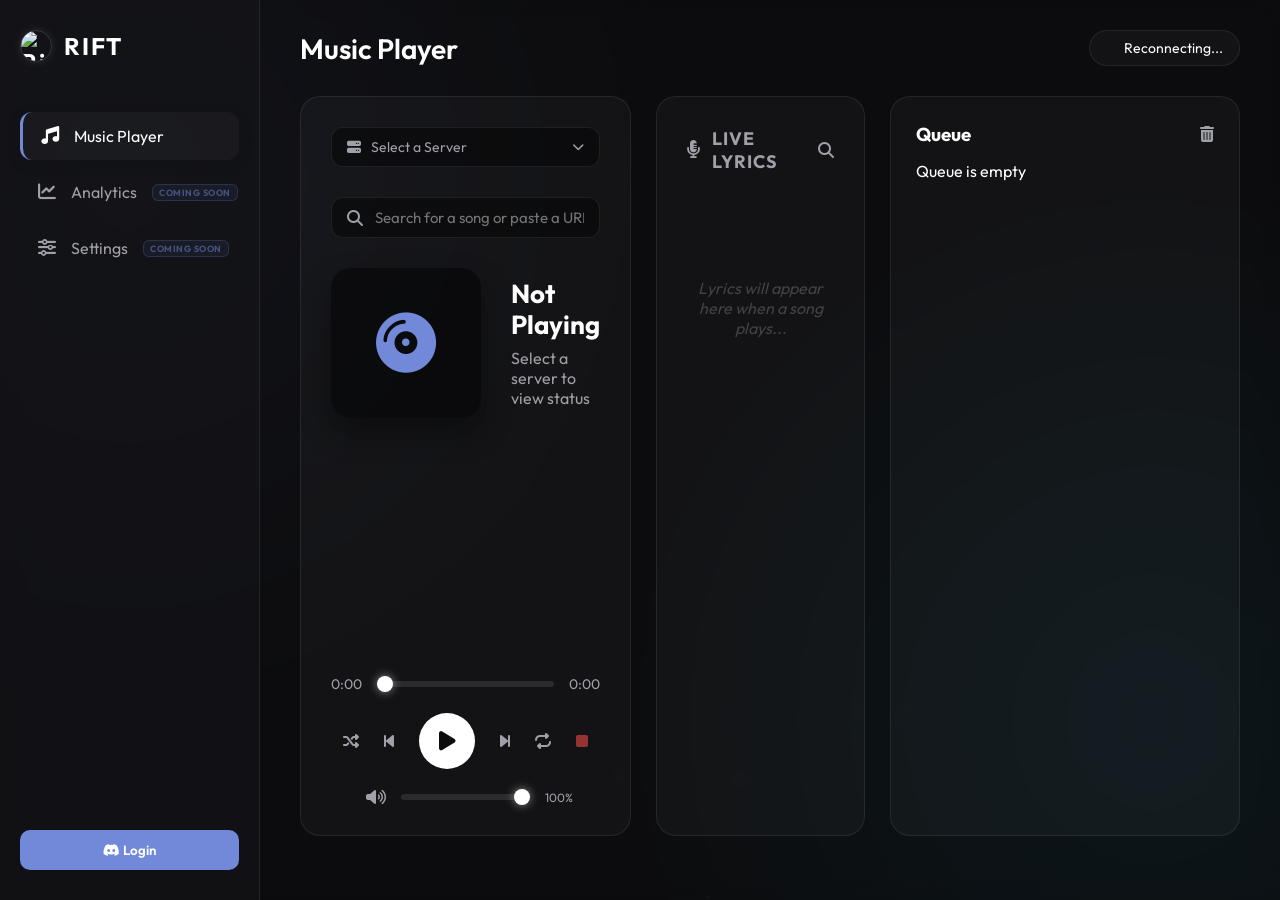
==== dashboard.html @ c45d6c19 "woooof" ====
<!DOCTYPE html>
<html lang="en">
<head>
    <meta charset="UTF-8">
    <meta name="viewport" content="width=device-width, initial-scale=1.0">
    <title>Rift Dashboard</title>
    <link rel="icon" type="image/png" href="https://media.discordapp.net/attachments/1469631519327912012/1482880775467831358/cropped_circle_image.png?ex=69b88fd7&is=69b73e57&hm=6aaf7aa96eb90a0b3cec2ce4e4d759afb4a1ae4552c565a2b2c600478742033d&=&format=webp&quality=lossless">
    <link rel="stylesheet" href="assets/css/dashboard.css">
    <link href="https://cdnjs.cloudflare.com/ajax/libs/font-awesome/6.4.0/css/all.min.css" rel="stylesheet">
    <link href="https://fonts.googleapis.com/css2?family=Outfit:wght@300;400;500;600;700&display=swap" rel="stylesheet">
</head>
<body class="dark-theme">
    <canvas id="dashboard-stars-canvas"></canvas>

    <div class="glass-container">
        <nav class="sidebar" id="sidebar">
            <!-- Mobile header inside sidebar -->
            <div class="sidebar-header">
                <div class="logo">
                    <img src="https://i.postimg.cc/D0DrrFt3/110c46fc7f5cf0c4e29f872107d7bf97.png" alt="Rift Logo" class="sidebar-logo-img">
                    <span>RIFT</span>
                </div>
                <button class="sidebar-close" id="sidebarClose" onclick="closeSidebar()">
                    <i class="fa-solid fa-xmark"></i>
                </button>
            </div>
            
            <ul class="nav-links">
                <li class="active" data-tab="music">
                    <i class="fa-solid fa-music"></i>
                    <span>Music Player</span>
                </li>
                <li class="nav-coming-soon" data-tab="">
                    <i class="fa-solid fa-chart-line"></i>
                    <span>Analytics</span>
                    <span class="coming-soon-badge">COMING SOON</span>
                </li>
                <li class="nav-coming-soon" data-tab="">
                    <i class="fa-solid fa-sliders"></i>
                    <span>Settings</span>
                    <span class="coming-soon-badge">COMING SOON</span>
                </li>
            </ul>

            <div class="sidebar-footer">
                <div class="user-card" id="userCard">
                    <button class="login-btn" onclick="login()">
                        <i class="fa-brands fa-discord"></i> Login
                    </button>
                </div>
            </div>
        </nav>

        <main class="main-content">
            <!-- Sidebar overlay for mobile -->
            <div class="sidebar-overlay" id="sidebarOverlay" onclick="closeSidebar()"></div>

            <header class="top-bar">
                <div class="top-bar-left">
                    <button class="hamburger" id="hamburgerBtn" onclick="openSidebar()">
                        <i class="fa-solid fa-bars"></i>
                    </button>
                    <h1 id="activeTabTitle">Music Player</h1>
                </div>
                <div class="system-status">
                    <span class="status-indicator online"></span>
                    <span id="connectionStatus">Connected</span>
                </div>
            </header>

            <!-- Mobile bottom tab bar -->
            <nav class="mobile-tab-bar">
                <button class="mobile-tab active" data-tab="music" onclick="switchMobileTab('music', this)">
                    <i class="fa-solid fa-music"></i>
                    <span>Player</span>
                </button>
                <button class="mobile-tab" data-tab="mobile-lyrics" onclick="switchMobileTab('mobile-lyrics', this)">
                    <i class="fa-solid fa-microphone-lines"></i>
                    <span>Lyrics</span>
                </button>
                <button class="mobile-tab" data-tab="mobile-queue" onclick="switchMobileTab('mobile-queue', this)">
                    <i class="fa-solid fa-list"></i>
                    <span>Queue</span>
                </button>
            </nav>

            <div class="content-scroll-area">
                <section id="music" class="tab-pane active">
                    <div class="music-layout">
                        
                        <div class="player-main glass">
                            <div class="guild-selector">
                                <div class="guild-dropdown" id="guildDropdown">
                                    <div class="guild-dropdown-selected" id="guildDropdownSelected" onclick="toggleGuildDropdown()">
                                        <div class="guild-dropdown-placeholder">
                                            <i class="fa-solid fa-server"></i>
                                            <span>Select a Server</span>
                                        </div>
                                        <i class="fa-solid fa-chevron-down guild-dropdown-arrow"></i>
                                    </div>
                                    <div class="guild-dropdown-menu hidden" id="guildDropdownMenu"></div>
                                </div>
                            </div>

                            <!-- Smart VC auto-select prompt (shown before server is selected) -->
                            <div id="vcAutoPrompt" class="vc-auto-prompt hidden">
                                <div class="vc-auto-prompt-inner">
                                    <i class="fa-solid fa-headphones-simple"></i>
                                    <div class="vc-auto-prompt-text">
                                        <span id="vcAutoPromptMsg">You're in a voice channel!</span>
                                        <span id="vcAutoPromptSub">Want Rift to use it?</span>
                                    </div>
                                    <button class="vc-auto-btn" id="vcAutoYes" onclick="acceptAutoVc()">
                                        <i class="fa-solid fa-check"></i> Use it
                                    </button>
                                    <button class="vc-auto-dismiss" onclick="dismissAutoVc()">
                                        <i class="fa-solid fa-xmark"></i>
                                    </button>
                                </div>
                            </div>

                            <!-- VC status bar (shown after server selected) -->
                            <div id="vcStatusBar" class="vc-status-bar hidden">
                                <div id="vcConnected" class="vc-connected hidden">
                                    <span class="vc-dot"></span>
                                    <i class="fa-solid fa-volume-high"></i>
                                    <a id="vcChannelLink" href="#" target="_blank" class="vc-channel-name">—</a>
                                    <span id="vcMemberCount" class="vc-members"></span>
                                </div>
                                <div id="vcDisconnected" class="vc-disconnected hidden">
                                    <i class="fa-solid fa-triangle-exclamation"></i>
                                    <span>Bot is not in a voice channel — join one to play music</span>
                                </div>
                            </div>

                            <div class="music-search-container">
                                <div class="search-box">
                                    <i class="fa-solid fa-magnifying-glass"></i>
                                    <input type="text" id="songSearchInput" placeholder="Search for a song or paste a URL..." autocomplete="off">
                                </div>
                                <div id="searchResults" class="search-results-dropdown hidden">
                                    </div>
                            </div>
                            
                            <div class="now-playing">
                                <div class="album-art" id="albumArt">
                                    <i class="fa-solid fa-compact-disc fa-spin-slow"></i>
                                </div>
                                <div class="track-details">
                                    <h2 id="currentTrackTitle">Not Playing</h2>
                                    <p id="currentTrackAuthor">Select a server to view status</p>
                                </div>
                            </div>

                            <div class="player-controls">
                                <div class="seek-bar-container">
                                    <span id="timeCurrent">0:00</span>
                                    <input type="range" id="seekBar" min="0" max="100" value="0">
                                    <span id="timeTotal">0:00</span>
                                </div>
                                <div class="control-buttons">
                                    <button class="btn-icon btn-sm ctrl-btn" id="shuffleBtn" onclick="musicControl('shuffle')" title="Shuffle">
                                        <i class="fa-solid fa-shuffle"></i>
                                        <span class="ctrl-tooltip">Shuffle</span>
                                    </button>
                                    <button class="btn-icon btn-sm ctrl-btn" onclick="musicControl('prev')" title="Previous">
                                        <i class="fa-solid fa-backward-step"></i>
                                        <span class="ctrl-tooltip">Previous</span>
                                    </button>
                                    <button class="btn-main ctrl-btn" onclick="musicControl('toggle')" id="playPauseBtn">
                                        <i class="fa-solid fa-play"></i>
                                        <span class="ctrl-tooltip" id="playPauseTooltip">Play</span>
                                    </button>
                                    <button class="btn-icon btn-sm ctrl-btn" onclick="musicControl('skip')" title="Skip">
                                        <i class="fa-solid fa-forward-step"></i>
                                        <span class="ctrl-tooltip">Skip</span>
                                    </button>
                                    <button class="btn-icon btn-sm ctrl-btn" id="loopBtn" onclick="handleLoopClick()" title="Loop: Off">
                                        <i class="fa-solid fa-repeat"></i>
                                        <span class="ctrl-tooltip" id="loopTooltip">Loop: Off</span>
                                    </button>
                                    <button class="btn-icon btn-sm ctrl-btn btn-stop" onclick="musicControl('stop')" title="Stop & Disconnect">
                                        <i class="fa-solid fa-stop"></i>
                                        <span class="ctrl-tooltip">Stop</span>
                                    </button>
                                </div>
                                <div class="volume-control">
                                    <i class="fa-solid fa-volume-high"></i>
                                    <input type="range" id="volumeSlider" min="0" max="100" value="100">
                                    <span id="volumeVal" style="font-size:12px;color:var(--text-muted);min-width:30px">100%</span>
                                </div>
                            </div>
                        </div>

                        <div class="lyrics-panel glass">
                            <div class="lyrics-header">
                                <h3><i class="fa-solid fa-microphone-lines"></i> Live Lyrics</h3>
                                <button class="btn-icon btn-sm" id="lyricsSearchToggle" onclick="toggleLyricsSearch()" title="Search Lyrics Manually">
                                    <i class="fa-solid fa-magnifying-glass"></i>
                                </button>
                            </div>
                            <div id="lyricsSearchBox" class="lyrics-search-box hidden">
                                <input type="text" id="lyricsManualInput" placeholder="Artist - Song title..." autocomplete="off">
                                <button onclick="manualLyricsSearch()"><i class="fa-solid fa-arrow-right"></i></button>
                            </div>
                            <div class="lyrics-container" id="lyricsContainer">
                                <div class="lyric-placeholder">Lyrics will appear here when a song plays...</div>
                            </div>
                        </div>

                        <div class="music-sidebar glass">
                            <div style="display: flex; justify-content: space-between; align-items: center; margin-bottom: 15px;">
                                <h3>Queue</h3>
                                <button class="btn-icon btn-sm" onclick="musicControl('clear_queue')" title="Clear Queue">
                                    <i class="fa-solid fa-trash-can"></i>
                                </button>
                            </div>
                            <ul id="queueList" class="queue-list">
                                <li class="empty-msg">Queue is empty</li>
                            </ul>
                        </div>
                    </div>
                </section>

            </div>
        </main>
    </div>

    <script src="assets/js/dashboard.js"></script>
    <script>
        function openSidebar() {
            document.getElementById('sidebar').classList.add('open');
            document.getElementById('sidebarOverlay').classList.add('active');
            document.body.style.overflow = 'hidden';
        }
        function closeSidebar() {
            document.getElementById('sidebar').classList.remove('open');
            document.getElementById('sidebarOverlay').classList.remove('active');
            document.body.style.overflow = '';
        }
        function switchMobileTab(tab, btn) {
            // Update bottom tab active state
            document.querySelectorAll('.mobile-tab').forEach(t => t.classList.remove('active'));
            btn.classList.add('active');

            // On mobile, show/hide the three panels
            const player  = document.querySelector('.player-main');
            const lyrics  = document.querySelector('.lyrics-panel');
            const queue   = document.querySelector('.music-sidebar');

            if (window.innerWidth <= 768) {
                player.style.display  = tab === 'music'          ? 'flex' : 'none';
                lyrics.style.display  = tab === 'mobile-lyrics'  ? 'flex' : 'none';
                queue.style.display   = tab === 'mobile-queue'   ? 'flex' : 'none';
            }
        }

        // On resize, restore desktop layout
        window.addEventListener('resize', () => {
            if (window.innerWidth > 768) {
                document.querySelector('.player-main').style.display  = '';
                document.querySelector('.lyrics-panel').style.display = '';
                document.querySelector('.music-sidebar').style.display = '';
                closeSidebar();
            }
        });
    </script>
</html>
---- assets/css/dashboard.css ----
:root {
    --primary: #7289da;
    --primary-glow: rgba(114, 137, 218, 0.5);
    --bg-dark: #0c0c0e;
    --sidebar-bg: rgba(20, 20, 25, 0.7);
    --glass-bg: rgba(255, 255, 255, 0.03);
    --glass-border: rgba(255, 255, 255, 0.08);
    --text-main: #ffffff;
    --text-muted: #a0a0a8;
    --accent: #00d2ff;
    --success: #43b581;
    --danger: #f04747;
}

* {
    margin: 0;
    padding: 0;
    box-sizing: border-box;
    font-family: 'Outfit', sans-serif;
}

body {
    background-color: var(--bg-dark);
    background-image: 
        radial-gradient(circle at 10% 20%, rgba(114, 137, 218, 0.05) 0%, transparent 40%),
        radial-gradient(circle at 90% 80%, rgba(0, 210, 255, 0.05) 0%, transparent 40%);
    color: var(--text-main);
    height: 100vh;
    overflow: hidden;
}

/* Stars Canvas */
#dashboard-stars-canvas {
    position: fixed;
    top: 0;
    left: 0;
    width: 100%;
    height: 100%;
    z-index: -1;
    pointer-events: none;
    opacity: 0.4;
}

.glass-container {
    display: flex;
    height: 100vh;
    width: 100vw;
    backdrop-filter: blur(10px);
}

/* Sidebar Styling */
.sidebar {
    width: 260px;
    background: var(--sidebar-bg);
    border-right: 1px solid var(--glass-border);
    display: flex;
    flex-direction: column;
    padding: 30px 20px;
    transition: 0.3s ease;
}

.sidebar-header .logo {
    display: flex;
    align-items: center;
    gap: 12px;
    font-size: 24px;
    font-weight: 700;
    letter-spacing: 2px;
    margin-bottom: 50px;
    color: var(--text-main);
}

.sidebar-logo-img {
    width: 32px;
    height: 32px;
    border-radius: 50%;
    border: 1px solid rgba(255, 255, 255, 0.15);
    box-shadow: 0 0 10px rgba(255, 255, 255, 0.1);
}

.nav-links {
    list-style: none;
    flex-grow: 1;
}

.nav-links li {
    display: flex;
    align-items: center;
    gap: 15px;
    padding: 14px 18px;
    border-radius: 12px;
    margin-bottom: 8px;
    cursor: pointer;
    color: var(--text-muted);
    transition: 0.2s;
}

.nav-links li i {
    font-size: 18px;
}

.nav-links li:hover, .nav-links li.active {
    background: var(--glass-bg);
    color: var(--text-main);
    box-shadow: 0 4px 15px rgba(0,0,0,0.1);
}

.nav-links li.active {
    border-left: 3px solid var(--primary);
}

/* Main Content Styling */
.main-content {
    flex-grow: 1;
    display: flex;
    flex-direction: column;
    overflow: hidden;
}

.top-bar {
    padding: 30px 40px;
    display: flex;
    justify-content: space-between;
    align-items: center;
}

.top-bar h1 {
    font-size: 28px;
    font-weight: 600;
}

.system-status {
    display: flex;
    align-items: center;
    gap: 10px;
    background: var(--glass-bg);
    padding: 8px 16px;
    border-radius: 20px;
    border: 1px solid var(--glass-border);
    font-size: 14px;
}

.status-indicator {
    width: 8px;
    height: 8px;
    border-radius: 50%;
}

.status-indicator.online { background: var(--success); box-shadow: 0 0 10px var(--success); }

/* Tab Panes */
.content-scroll-area {
    padding: 0 40px 40px;
    overflow-y: auto;
    flex-grow: 1;
}

.tab-pane {
    display: none;
    animation: fadeIn 0.4s ease;
}

.tab-pane.active {
    display: block;
}

@keyframes fadeIn {
    from { opacity: 0; transform: translateY(10px); }
    to { opacity: 1; transform: translateY(0); }
}

/* Stats Cards */
.stats-grid {
    display: grid;
    grid-template-columns: repeat(auto-fit, minmax(200px, 1fr));
    gap: 20px;
    margin-bottom: 30px;
}

.glass {
    background: var(--glass-bg);
    border: 1px solid var(--glass-border);
    border-radius: 20px;
    padding: 25px;
    transition: 0.3s;
}

.stat-card:hover {
    background: rgba(255,255,255,0.05);
    transform: translateY(-5px);
}

.stat-card i {
    font-size: 24px;
    color: var(--primary);
    margin-bottom: 15px;
}

.stat-val {
    font-size: 32px;
    font-weight: 700;
    margin-bottom: 5px;
}

.stat-label {
    color: var(--text-muted);
    font-size: 14px;
    text-transform: uppercase;
    letter-spacing: 1px;
}

/* Music Layout */
.music-layout {
    display: grid;
    grid-template-columns: 1fr 1fr 350px;
    gap: 25px;
    height: calc(100vh - 160px);
}

.player-main {
    padding: 30px;
    display: flex;
    flex-direction: column;
}

/* Music Search */
.music-search-container {
    position: relative;
    margin: 15px 0 30px 0;
    z-index: 10;
}

.search-box {
    display: flex;
    align-items: center;
    background: rgba(0, 0, 0, 0.4);
    border: 1px solid var(--glass-border);
    border-radius: 12px;
    padding: 10px 15px;
    transition: 0.3s ease;
}

.search-box:focus-within {
    border-color: var(--primary);
    box-shadow: 0 0 10px var(--primary-glow);
}

.search-box i {
    color: var(--text-muted);
    margin-right: 12px;
}

.search-box input {
    background: transparent;
    border: none;
    color: white;
    font-size: 15px;
    width: 100%;
    outline: none;
}

.search-results-dropdown {
    position: absolute;
    top: 100%;
    left: 0;
    width: 100%;
    background: #18181b;
    border: 1px solid var(--glass-border);
    border-radius: 12px;
    margin-top: 8px;
    max-height: 250px;
    overflow-y: auto;
    box-shadow: 0 10px 30px rgba(0,0,0,0.5);
}

.search-results-dropdown.hidden {
    display: none;
}

.search-item {
    display: flex;
    align-items: center;
    padding: 10px 15px;
    gap: 12px;
    cursor: pointer;
    transition: 0.2s;
    border-bottom: 1px solid rgba(255,255,255,0.05);
}

.search-item:last-child {
    border-bottom: none;
}

.search-item:hover {
    background: rgba(114, 137, 218, 0.15);
}

.search-item img {
    width: 40px;
    height: 40px;
    border-radius: 8px;
    object-fit: cover;
}

.search-item-info {
    display: flex;
    flex-direction: column;
    flex-grow: 1;
    overflow: hidden;
}

.search-item-title {
    font-size: 14px;
    font-weight: 600;
    white-space: nowrap;
    overflow: hidden;
    text-overflow: ellipsis;
}

.search-item-author {
    font-size: 12px;
    color: var(--text-muted);
}

.search-item-dur {
    font-size: 12px;
    color: var(--text-muted);
}

/* Now Playing */
.now-playing {
    display: flex;
    align-items: center;
    gap: 30px;
    margin-bottom: auto;
    padding-bottom: 20px;
}

.album-art {
    width: 150px;
    height: 150px;
    background: rgba(0,0,0,0.5);
    border-radius: 20px;
    display: flex;
    align-items: center;
    justify-content: center;
    font-size: 60px;
    color: var(--primary);
    box-shadow: 0 15px 30px rgba(0,0,0,0.4);
    background-size: cover;
    background-position: center;
    flex-shrink: 0;
    transition: 0.5s ease-in-out;
}

.fa-spin-slow {
    animation: spin 8s linear infinite;
}

@keyframes spin {
    from { transform: rotate(0deg); }
    to { transform: rotate(360deg); }
}

.track-details h2 {
    font-size: 26px;
    margin-bottom: 8px;
    line-height: 1.2;
}

.track-details p {
    color: var(--text-muted);
    font-size: 16px;
}

/* Controls */
.player-controls {
    display: flex;
    flex-direction: column;
    gap: 20px;
    margin-top: auto;
}

.seek-bar-container {
    display: flex;
    align-items: center;
    gap: 15px;
    font-size: 14px;
    font-family: monospace;
    color: var(--text-muted);
}

/* Coming Soon Nav Items */
.nav-coming-soon {
    display: flex;
    align-items: center;
    gap: 15px;
    padding: 14px 18px;
    border-radius: 12px;
    margin-bottom: 8px;
    cursor: not-allowed;
    color: rgba(160, 160, 168, 0.35);
    position: relative;
    user-select: none;
}

.nav-coming-soon i {
    font-size: 18px;
}

.coming-soon-badge {
    margin-left: auto;
    font-size: 9px;
    font-weight: 700;
    letter-spacing: 0.5px;
    color: rgba(114, 137, 218, 0.5);
    background: rgba(114, 137, 218, 0.08);
    border: 1px solid rgba(114, 137, 218, 0.2);
    border-radius: 6px;
    padding: 2px 6px;
    white-space: nowrap;
}

/* Range input with fill color */
input[type="range"] {
    flex-grow: 1;
    height: 6px;
    border-radius: 3px;
    background: rgba(255,255,255,0.1);
    appearance: none;
    -webkit-appearance: none;
    cursor: pointer;
    outline: none;
}

input[type="range"]::-webkit-slider-runnable-track {
    height: 6px;
    border-radius: 3px;
}

input[type="range"]::-webkit-slider-thumb {
    appearance: none;
    -webkit-appearance: none;
    width: 16px;
    height: 16px;
    border-radius: 50%;
    background: var(--text-main);
    box-shadow: 0 0 10px rgba(255,255,255,0.5);
    transition: 0.2s;
    margin-top: -5px;
}

input[type="range"]::-webkit-slider-thumb:hover {
    transform: scale(1.2);
    box-shadow: 0 0 15px var(--primary);
}

/* Loop active state */
.btn-icon.active {
    color: var(--primary);
    text-shadow: 0 0 10px var(--primary-glow);
}

.control-buttons {
    display: flex;
    align-items: center;
    justify-content: center;
    gap: 25px;
}

.btn-icon {
    background: none;
    border: none;
    color: var(--text-muted);
    font-size: 20px;
    cursor: pointer;
    transition: 0.2s;
}

.btn-icon:hover { color: var(--text-main); transform: scale(1.1); }
.btn-icon.btn-sm { font-size: 16px; }

.btn-main {
    width: 56px;
    height: 56px;
    border-radius: 50%;
    background: var(--text-main);
    color: var(--bg-dark);
    border: none;
    font-size: 22px;
    cursor: pointer;
    display: flex;
    align-items: center;
    justify-content: center;
    transition: 0.3s cubic-bezier(0.175, 0.885, 0.32, 1.275);
}

.btn-main:hover {
    transform: scale(1.15);
    box-shadow: 0 0 25px rgba(255,255,255,0.4);
}

.volume-control {
    display: flex;
    align-items: center;
    gap: 15px;
    max-width: 200px;
    margin: 0 auto;
    color: var(--text-muted);
}

/* Beautiful Live Lyrics Panel */
.lyrics-panel {
    display: flex;
    flex-direction: column;
    padding: 30px;
    overflow: hidden;
    position: relative;
}

.lyrics-panel h3 {
    font-size: 18px;
    color: var(--text-muted);
    margin-bottom: 20px;
    display: flex;
    align-items: center;
    gap: 10px;
    text-transform: uppercase;
    letter-spacing: 1px;
    z-index: 2;
}

.lyrics-container {
    flex-grow: 1;
    overflow-y: auto;
    scroll-behavior: smooth;
    padding: 20% 10px 60% 10px;
    mask-image: linear-gradient(to bottom, transparent 0%, black 15%, black 85%, transparent 100%);
    -webkit-mask-image: linear-gradient(to bottom, transparent 0%, black 15%, black 85%, transparent 100%);
}

/* Hide scrollbar for aesthetics */
.lyrics-container::-webkit-scrollbar { display: none; }

.lyric-placeholder {
    color: rgba(255,255,255,0.2);
    text-align: center;
    margin-top: 50%;
    font-style: italic;
}

.lyric-line {
    font-size: 20px;
    font-weight: 600;
    line-height: 1.6;
    color: rgba(255, 255, 255, 0.25);
    margin-bottom: 16px;
    transition: all 0.4s cubic-bezier(0.25, 1, 0.5, 1);
    transform-origin: left center;
}

.lyric-line.active {
    color: #ffffff;
    font-size: 24px;
    transform: scale(1.05);
    text-shadow: 0 0 15px var(--primary), 0 0 30px var(--primary-glow);
}

/* Queue List Overhaul */
.music-sidebar {
    display: flex;
    flex-direction: column;
    overflow: hidden;
    padding: 25px;
}

.queue-list {
    list-style: none;
    flex-grow: 1;
    overflow-y: auto;
    padding-right: 5px;
}

.queue-list::-webkit-scrollbar {
    width: 6px;
}
.queue-list::-webkit-scrollbar-thumb {
    background: rgba(255,255,255,0.1);
    border-radius: 3px;
}

.queue-item {
    display: flex;
    flex-direction: column;
    padding: 12px 14px;
    border-radius: 10px;
    background: rgba(0, 0, 0, 0.3);
    border: 1px solid transparent;
    margin-bottom: 10px;
    transition: 0.2s;
    position: relative;
}

.queue-item:hover {
    background: rgba(114, 137, 218, 0.1);
    border-color: rgba(255, 255, 255, 0.05);
}

.q-title {
    font-size: 14px;
    font-weight: 600;
    white-space: nowrap;
    overflow: hidden;
    text-overflow: ellipsis;
    margin-bottom: 4px;
}

.q-author {
    font-size: 12px;
    color: var(--text-muted);
}

.q-controls {
    display: flex;
    gap: 8px;
    margin-top: 8px;
    opacity: 0;
    transition: opacity 0.2s;
}

.queue-item:hover .q-controls {
    opacity: 1;
}

.q-btn {
    background: rgba(255,255,255,0.05);
    border: none;
    color: var(--text-main);
    border-radius: 6px;
    padding: 4px 8px;
    font-size: 12px;
    cursor: pointer;
    transition: 0.2s;
}

.q-btn:hover {
    background: var(--primary);
    box-shadow: 0 0 10px var(--primary-glow);
}

.q-btn.danger:hover {
    background: var(--danger);
    box-shadow: 0 0 10px rgba(240, 71, 71, 0.5);
}

.login-btn {
    width: 100%;
    padding: 12px;
    background: var(--primary);
    color: white;
    border: none;
    border-radius: 10px;
    font-weight: 600;
    cursor: pointer;
    transition: 0.3s;
}

.login-btn:hover {
    background: #5b73c7;
    box-shadow: 0 4px 15px var(--primary-glow);
}

/* Guild Dropdown */
.guild-dropdown {
    position: relative;
    margin-bottom: 15px;
    z-index: 20;
}

.guild-dropdown-selected {
    display: flex;
    align-items: center;
    justify-content: space-between;
    background: rgba(0,0,0,0.4);
    border: 1px solid var(--glass-border);
    border-radius: 12px;
    padding: 10px 15px;
    cursor: pointer;
    transition: 0.2s;
    user-select: none;
}

.guild-dropdown-selected:hover {
    border-color: var(--primary);
    background: rgba(114,137,218,0.08);
}

.guild-dropdown-selected.open {
    border-color: var(--primary);
    box-shadow: 0 0 10px var(--primary-glow);
    border-radius: 12px 12px 0 0;
}

.guild-dropdown-placeholder {
    display: flex;
    align-items: center;
    gap: 10px;
    color: var(--text-muted);
    font-size: 14px;
}

.guild-dropdown-current {
    display: flex;
    align-items: center;
    gap: 10px;
    font-size: 14px;
    font-weight: 500;
}

.guild-dropdown-current img {
    width: 24px;
    height: 24px;
    border-radius: 50%;
    object-fit: cover;
}

.guild-dropdown-arrow {
    color: var(--text-muted);
    font-size: 12px;
    transition: transform 0.2s;
}

.guild-dropdown-selected.open .guild-dropdown-arrow {
    transform: rotate(180deg);
}

.guild-dropdown-menu {
    position: absolute;
    top: 100%;
    left: 0;
    width: 100%;
    background: #18181b;
    border: 1px solid var(--primary);
    border-top: none;
    border-radius: 0 0 12px 12px;
    max-height: 220px;
    overflow-y: auto;
    box-shadow: 0 10px 30px rgba(0,0,0,0.6);
}

.guild-dropdown-menu.hidden { display: none; }

.guild-dropdown-menu::-webkit-scrollbar { width: 4px; }
.guild-dropdown-menu::-webkit-scrollbar-thumb {
    background: rgba(255,255,255,0.1);
    border-radius: 2px;
}

.guild-dropdown-item {
    display: flex;
    align-items: center;
    gap: 12px;
    padding: 10px 15px;
    cursor: pointer;
    transition: 0.15s;
    border-bottom: 1px solid rgba(255,255,255,0.04);
    font-size: 14px;
}

.guild-dropdown-item:last-child { border-bottom: none; }

.guild-dropdown-item:hover {
    background: rgba(114,137,218,0.15);
}

.guild-dropdown-item.active {
    background: rgba(114,137,218,0.2);
    color: var(--primary);
}

.guild-dropdown-item img {
    width: 28px;
    height: 28px;
    border-radius: 50%;
    object-fit: cover;
    flex-shrink: 0;
}

.guild-dropdown-item .guild-initial {
    width: 28px;
    height: 28px;
    border-radius: 50%;
    background: var(--primary);
    display: flex;
    align-items: center;
    justify-content: center;
    font-size: 12px;
    font-weight: 700;
    flex-shrink: 0;
}
/* VC Status Bar */
.vc-status-bar {
    margin: 0 0 14px 0;
    min-height: 36px;
}

.vc-status-bar.hidden { display: none; }

.vc-connected {
    display: flex;
    align-items: center;
    gap: 8px;
    background: rgba(67, 181, 129, 0.08);
    border: 1px solid rgba(67, 181, 129, 0.25);
    border-radius: 10px;
    padding: 8px 14px;
    font-size: 13px;
    color: var(--success);
}

.vc-connected.hidden { display: none; }

.vc-dot {
    width: 7px;
    height: 7px;
    border-radius: 50%;
    background: var(--success);
    box-shadow: 0 0 6px var(--success);
    flex-shrink: 0;
    animation: vcPulse 2s ease-in-out infinite;
}

@keyframes vcPulse {
    0%, 100% { opacity: 1; box-shadow: 0 0 6px var(--success); }
    50% { opacity: 0.6; box-shadow: 0 0 12px var(--success); }
}

.vc-channel-name {
    font-weight: 600;
    color: var(--success);
    text-decoration: none;
    transition: 0.15s;
}

.vc-channel-name:hover {
    text-decoration: underline;
    opacity: 0.85;
}

.vc-members {
    margin-left: auto;
    color: rgba(67, 181, 129, 0.6);
    font-size: 12px;
}

.vc-disconnected {
    display: flex;
    align-items: center;
    gap: 10px;
    background: rgba(240, 71, 71, 0.08);
    border: 1px solid rgba(240, 71, 71, 0.25);
    border-radius: 10px;
    padding: 8px 14px;
    font-size: 13px;
    color: #f04747;
    animation: vcShake 0.4s ease;
}

.vc-disconnected.hidden { display: none; }

@keyframes vcShake {
    0%, 100% { transform: translateX(0); }
    25% { transform: translateX(-4px); }
    75% { transform: translateX(4px); }
}

/* VC Auto-select prompt */
.vc-auto-prompt {
    margin: 0 0 14px 0;
}

.vc-auto-prompt.hidden { display: none; }

.vc-auto-prompt-inner {
    display: flex;
    align-items: center;
    gap: 12px;
    background: rgba(114, 137, 218, 0.1);
    border: 1px solid rgba(114, 137, 218, 0.35);
    border-radius: 12px;
    padding: 10px 14px;
    font-size: 13px;
    animation: promptSlide 0.3s cubic-bezier(0.25, 1, 0.5, 1);
}

@keyframes promptSlide {
    from { opacity: 0; transform: translateY(-6px); }
    to   { opacity: 1; transform: translateY(0); }
}

.vc-auto-prompt-inner > i {
    font-size: 18px;
    color: var(--primary);
    flex-shrink: 0;
}

.vc-auto-prompt-text {
    display: flex;
    flex-direction: column;
    flex-grow: 1;
    line-height: 1.4;
}

.vc-auto-prompt-text span:first-child {
    font-weight: 600;
    color: var(--text-main);
}

.vc-auto-prompt-text span:last-child {
    color: var(--text-muted);
    font-size: 12px;
}

.vc-auto-btn {
    background: var(--primary);
    border: none;
    color: white;
    border-radius: 8px;
    padding: 6px 14px;
    font-size: 12px;
    font-weight: 600;
    cursor: pointer;
    transition: 0.2s;
    white-space: nowrap;
}

.vc-auto-btn:hover {
    background: #5b73c7;
    box-shadow: 0 0 12px var(--primary-glow);
    transform: scale(1.03);
}

.vc-auto-dismiss {
    background: none;
    border: none;
    color: var(--text-muted);
    cursor: pointer;
    padding: 4px 6px;
    border-radius: 6px;
    font-size: 14px;
    transition: 0.15s;
    flex-shrink: 0;
}

.vc-auto-dismiss:hover {
    color: var(--danger);
    background: rgba(240, 71, 71, 0.1);
}

/* Control button tooltips & responsiveness */
.ctrl-btn {
    position: relative;
}

.ctrl-tooltip {
    position: absolute;
    bottom: calc(100% + 8px);
    left: 50%;
    transform: translateX(-50%);
    background: rgba(20, 20, 28, 0.95);
    border: 1px solid var(--glass-border);
    color: var(--text-main);
    font-size: 11px;
    font-weight: 500;
    white-space: nowrap;
    padding: 4px 8px;
    border-radius: 6px;
    pointer-events: none;
    opacity: 0;
    transition: opacity 0.15s ease, transform 0.15s ease;
    transform: translateX(-50%) translateY(4px);
    z-index: 100;
}

.ctrl-btn:hover .ctrl-tooltip {
    opacity: 1;
    transform: translateX(-50%) translateY(0);
}

/* Active states for toggle buttons */
.btn-icon.active {
    color: var(--primary);
    text-shadow: 0 0 10px var(--primary-glow);
}

.btn-icon.active .ctrl-tooltip {
    color: var(--primary);
}

/* Loop indicator dot for loop-all mode */
.btn-icon.loop-all::after {
    content: '';
    position: absolute;
    bottom: 2px;
    left: 50%;
    transform: translateX(-50%);
    width: 4px;
    height: 4px;
    border-radius: 50%;
    background: var(--primary);
    box-shadow: 0 0 4px var(--primary);
}

/* Stop button */
.btn-stop {
    color: rgba(240, 71, 71, 0.6) !important;
}

.btn-stop:hover {
    color: var(--danger) !important;
    text-shadow: 0 0 10px rgba(240,71,71,0.5);
}

/* Button press feedback */
.ctrl-btn:active {
    transform: scale(0.9);
}

.btn-main:active {
    transform: scale(0.92) !important;
}

/* Lyrics panel header */
.lyrics-header {
    display: flex;
    align-items: center;
    justify-content: space-between;
    margin-bottom: 12px;
    z-index: 2;
}

.lyrics-header h3 {
    margin-bottom: 0;
}

/* Manual lyrics search box */
.lyrics-search-box {
    display: flex;
    gap: 8px;
    margin-bottom: 12px;
    animation: promptSlide 0.25s ease;
}

.lyrics-search-box.hidden { display: none; }

.lyrics-search-box input {
    flex-grow: 1;
    background: rgba(0,0,0,0.35);
    border: 1px solid var(--glass-border);
    border-radius: 8px;
    color: white;
    font-size: 13px;
    padding: 7px 12px;
    outline: none;
    transition: 0.2s;
    font-family: 'Outfit', sans-serif;
}

.lyrics-search-box input:focus {
    border-color: var(--primary);
    box-shadow: 0 0 8px var(--primary-glow);
}

.lyrics-search-box button {
    background: var(--primary);
    border: none;
    border-radius: 8px;
    color: white;
    width: 34px;
    height: 34px;
    display: flex;
    align-items: center;
    justify-content: center;
    cursor: pointer;
    transition: 0.2s;
    flex-shrink: 0;
}

.lyrics-search-box button:hover {
    background: #5b73c7;
    box-shadow: 0 0 10px var(--primary-glow);
}

/* ═══════════════════════════════════════════
   MOBILE RESPONSIVE
═══════════════════════════════════════════ */

/* Hamburger button */
.hamburger {
    display: none;
    background: none;
    border: none;
    color: var(--text-main);
    font-size: 20px;
    cursor: pointer;
    padding: 6px 8px;
    border-radius: 8px;
    transition: 0.2s;
    flex-shrink: 0;
}
.hamburger:hover { background: var(--glass-bg); }

/* Sidebar close button (mobile only) */
.sidebar-close {
    display: none;
    background: none;
    border: none;
    color: var(--text-muted);
    font-size: 18px;
    cursor: pointer;
    padding: 4px 8px;
    border-radius: 8px;
    transition: 0.2s;
    margin-left: auto;
}
.sidebar-close:hover { color: var(--text-main); background: var(--glass-bg); }

/* Sidebar overlay */
.sidebar-overlay {
    display: none;
    position: fixed;
    inset: 0;
    background: rgba(0,0,0,0.6);
    z-index: 99;
    backdrop-filter: blur(2px);
    opacity: 0;
    transition: opacity 0.3s;
}
.sidebar-overlay.active {
    display: block;
    opacity: 1;
}

/* Mobile bottom tab bar */
.mobile-tab-bar {
    display: none;
    position: fixed;
    bottom: 0;
    left: 0;
    right: 0;
    height: 60px;
    background: rgba(14, 14, 18, 0.97);
    border-top: 1px solid var(--glass-border);
    z-index: 50;
    backdrop-filter: blur(20px);
    -webkit-backdrop-filter: blur(20px);
}

.mobile-tab {
    flex: 1;
    display: flex;
    flex-direction: column;
    align-items: center;
    justify-content: center;
    gap: 3px;
    background: none;
    border: none;
    color: var(--text-muted);
    font-size: 10px;
    font-family: 'Outfit', sans-serif;
    cursor: pointer;
    transition: 0.2s;
    padding: 6px 0;
}
.mobile-tab i { font-size: 18px; transition: 0.2s; }
.mobile-tab.active { color: var(--primary); }
.mobile-tab.active i { text-shadow: 0 0 10px var(--primary-glow); }

/* Top bar left group */
.top-bar-left {
    display: flex;
    align-items: center;
    gap: 14px;
}

/* ─── Breakpoint: tablet (≤1024px) ─── */
@media (max-width: 1024px) {
    .music-layout {
        grid-template-columns: 1fr 1fr;
        grid-template-rows: auto auto;
        height: auto;
    }
    .music-sidebar {
        grid-column: 1 / -1;
    }
    .content-scroll-area {
        padding: 0 20px 40px;
    }
    .top-bar {
        padding: 20px 24px;
    }
}

/* ─── Breakpoint: mobile (≤768px) ─── */
@media (max-width: 768px) {
    /* Body needs room for bottom tab bar */
    body { overflow: hidden; }

    /* Sidebar slides in from left */
    .sidebar {
        position: fixed;
        left: -280px;
        top: 0;
        bottom: 0;
        width: 260px;
        z-index: 100;
        transition: left 0.3s cubic-bezier(0.25, 1, 0.5, 1);
        padding: 20px 16px;
    }
    .sidebar.open { left: 0; }
    .sidebar-close { display: block; }
    .sidebar-header .logo { margin-bottom: 30px; }

    /* Show hamburger */
    .hamburger { display: flex; }

    /* Glass container no longer flex-row */
    .glass-container { flex-direction: column; }

    /* Top bar compact */
    .top-bar {
        padding: 14px 16px;
    }
    .top-bar h1 { font-size: 18px; }

    /* Content area — account for top bar + bottom tabs */
    .content-scroll-area {
        padding: 0 12px 70px;
        overflow-y: auto;
        height: calc(100vh - 60px - 60px);
    }

    /* Stack music layout to single column */
    .music-layout {
        grid-template-columns: 1fr;
        grid-template-rows: auto;
        gap: 16px;
        height: auto;
    }

    /* Show bottom tab bar */
    .mobile-tab-bar {
        display: flex;
    }

    /* Panels: player always shows first, others hidden until tab selected */
    .lyrics-panel,
    .music-sidebar {
        display: none;
    }
    .player-main {
        display: flex;
    }

    /* Player panel adjustments */
    .player-main {
        padding: 16px;
        border-radius: 16px;
    }

    /* Album art smaller on mobile */
    .now-playing {
        gap: 16px;
        flex-direction: row;
        align-items: center;
    }
    .album-art {
        width: 90px;
        height: 90px;
        border-radius: 14px;
        font-size: 36px;
        flex-shrink: 0;
    }
    .track-details h2 { font-size: 17px; }
    .track-details p  { font-size: 13px; }

    /* Controls tighter */
    .player-controls { gap: 14px; }
    .control-buttons { gap: 16px; }
    .btn-main { width: 48px; height: 48px; font-size: 18px; }
    .btn-icon.btn-sm { font-size: 17px; }

    /* Hide tooltips on touch devices */
    .ctrl-tooltip { display: none; }

    /* Volume row compact */
    .volume-control { max-width: 100%; }

    /* Search input full width */
    .music-search-container { margin: 10px 0 16px; }

    /* Lyrics panel full height when shown */
    .lyrics-panel {
        flex-direction: column;
        height: calc(100vh - 130px);
        border-radius: 16px;
    }
    .lyrics-container {
        flex-grow: 1;
        padding: 10% 10px 40% 10px;
    }

    /* Queue panel full height when shown */
    .music-sidebar {
        flex-direction: column;
        height: calc(100vh - 130px);
        border-radius: 16px;
        padding: 16px;
    }

    /* VC prompt wraps on small screens */
    .vc-auto-prompt-inner {
        flex-wrap: wrap;
        gap: 8px;
    }

    /* Guild dropdown full width */
    .guild-dropdown { width: 100%; }

    /* System status text hidden on tiny screens */
    @media (max-width: 380px) {
        #connectionStatus { display: none; }
        .top-bar h1 { font-size: 16px; }
    }
}

/* ─── Touch: larger tap targets ─── */
@media (hover: none) {
    .btn-icon { min-width: 40px; min-height: 40px; }
    .queue-item { padding: 14px; }
    .search-item { padding: 12px 15px; }
    .guild-dropdown-item { padding: 12px 15px; }
}
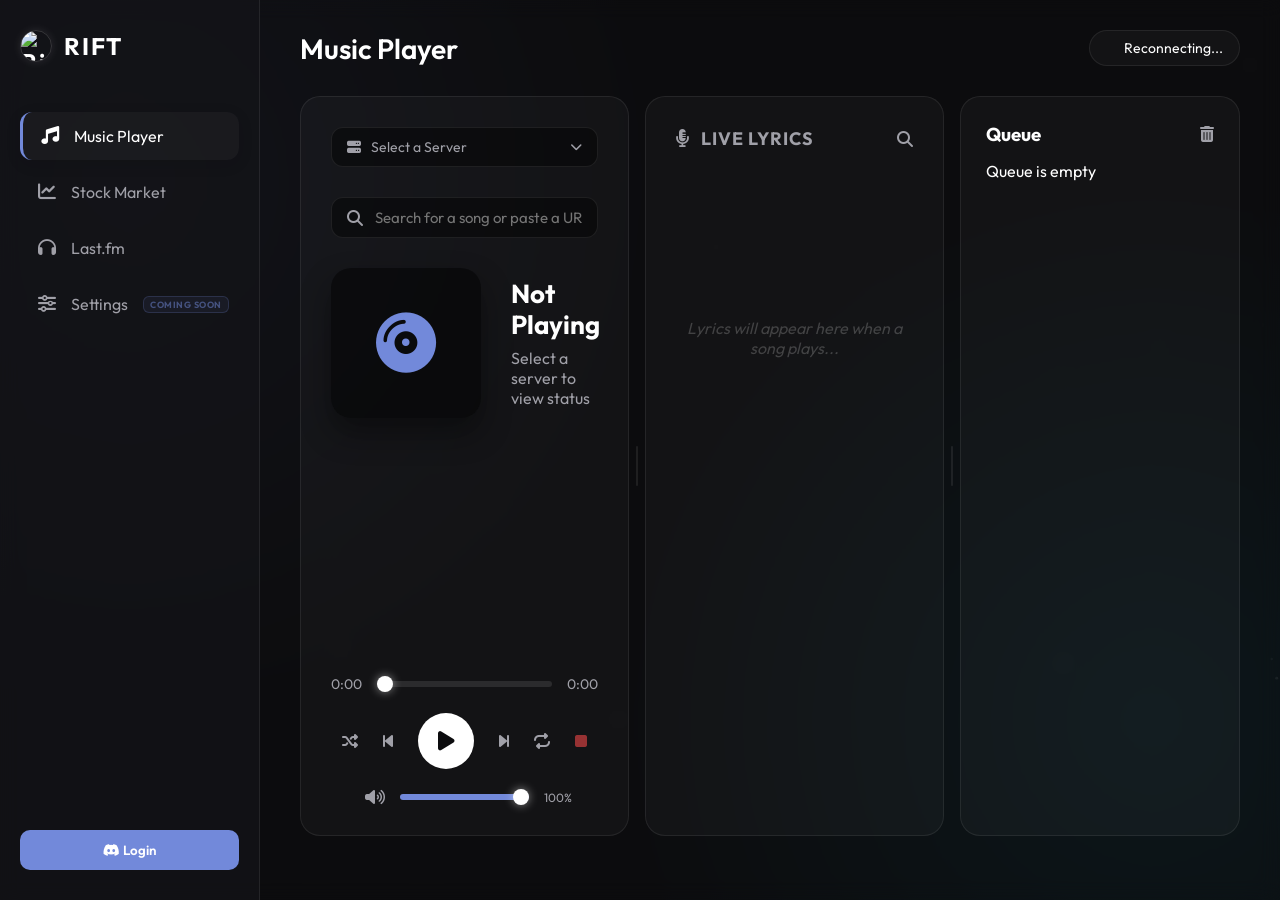
==== commit 7086dc40: "motel" ====
--- a/dashboard.html
+++ b/dashboard.html
@@ -4,7 +4,7 @@
     <meta charset="UTF-8">
     <meta name="viewport" content="width=device-width, initial-scale=1.0">
     <title>Rift Dashboard</title>
-    <link rel="icon" type="image/png" href="https://media.discordapp.net/attachments/1469631519327912012/1482880775467831358/cropped_circle_image.png?ex=69b88fd7&is=69b73e57&hm=6aaf7aa96eb90a0b3cec2ce4e4d759afb4a1ae4552c565a2b2c600478742033d&=&format=webp&quality=lossless">
+    <link rel="icon" type="image/png" href="https://i.postimg.cc/qR4jqJdK/cropped_circle_image.png">
     <link rel="stylesheet" href="assets/css/dashboard.css">
     <link href="https://cdnjs.cloudflare.com/ajax/libs/font-awesome/6.4.0/css/all.min.css" rel="stylesheet">
     <link href="https://fonts.googleapis.com/css2?family=Outfit:wght@300;400;500;600;700&display=swap" rel="stylesheet">
@@ -30,10 +30,13 @@
                     <i class="fa-solid fa-music"></i>
                     <span>Music Player</span>
                 </li>
-                <li class="nav-coming-soon" data-tab="">
+                <li data-tab="stocks">
                     <i class="fa-solid fa-chart-line"></i>
-                    <span>Analytics</span>
-                    <span class="coming-soon-badge">COMING SOON</span>
+                    <span>Stock Market</span>
+                </li>
+                <li data-tab="lastfm">
+                    <i class="fa-solid fa-headphones"></i>
+                    <span>Last.fm</span>
                 </li>
                 <li class="nav-coming-soon" data-tab="">
                     <i class="fa-solid fa-sliders"></i>
@@ -86,9 +89,9 @@
 
             <div class="content-scroll-area">
                 <section id="music" class="tab-pane active">
-                    <div class="music-layout">
+                    <div class="music-layout" id="musicLayout">
                         
-                        <div class="player-main glass">
+                        <div class="player-main glass" id="panelPlayer">
                             <div class="guild-selector">
                                 <div class="guild-dropdown" id="guildDropdown">
                                     <div class="guild-dropdown-selected" id="guildDropdownSelected" onclick="toggleGuildDropdown()">
@@ -192,7 +195,9 @@
                             </div>
                         </div>
 
-                        <div class="lyrics-panel glass">
+                        <div class="panel-resizer" id="resizerLeft" title="Drag to resize"></div>
+
+                        <div class="lyrics-panel glass" id="panelLyrics">
                             <div class="lyrics-header">
                                 <h3><i class="fa-solid fa-microphone-lines"></i> Live Lyrics</h3>
                                 <button class="btn-icon btn-sm" id="lyricsSearchToggle" onclick="toggleLyricsSearch()" title="Search Lyrics Manually">
@@ -208,7 +213,9 @@
                             </div>
                         </div>
 
-                        <div class="music-sidebar glass">
+                        <div class="panel-resizer" id="resizerRight" title="Drag to resize"></div>
+
+                        <div class="music-sidebar glass" id="panelQueue">
                             <div style="display: flex; justify-content: space-between; align-items: center; margin-bottom: 15px;">
                                 <h3>Queue</h3>
                                 <button class="btn-icon btn-sm" onclick="musicControl('clear_queue')" title="Clear Queue">
@@ -222,11 +229,238 @@
                     </div>
                 </section>
 
+                <!-- ══════════════════════════════════════ -->
+                <!--  STOCKS TAB                            -->
+                <!-- ══════════════════════════════════════ -->
+                <section id="stocks" class="tab-pane">
+                    <div class="stocks-layout">
+
+                        <!-- Left: market overview + chart -->
+                        <div class="stocks-main">
+                            <!-- Header row -->
+                            <div class="stocks-header glass">
+                                <div class="stocks-header-left">
+                                    <h2><i class="fa-solid fa-chart-line"></i> Stock Market</h2>
+                                    <span class="market-news-ticker" id="marketNewsTicker">Loading market news...</span>
+                                </div>
+                                <div class="stocks-header-right">
+                                    <div class="stocks-scope-selector">
+                                        <button class="scope-btn active" id="scopeGlobal" onclick="setStocksScope('global', this)">
+                                            <i class="fa-solid fa-globe"></i> Global
+                                        </button>
+                                        <button class="scope-btn" id="scopeServer" onclick="setStocksScope('server', this)">
+                                            <i class="fa-solid fa-server"></i> <span id="scopeServerLabel">Server</span>
+                                        </button>
+                                    </div>
+                                    <div class="market-event-badge hidden" id="marketEventBadge">
+                                        <i class="fa-solid fa-bolt"></i> <span id="marketEventName"></span>
+                                    </div>
+                                    <span class="market-last-update" id="marketLastUpdate">—</span>
+                                </div>
+                            </div>
+
+                            <!-- Stock chart -->
+                            <div class="stock-chart-card glass">
+                                <div class="stock-chart-header">
+                                    <div class="stock-chart-info">
+                                        <span class="stock-chart-symbol" id="chartSymbol">MEL</span>
+                                        <span class="stock-chart-name" id="chartName">Select a stock</span>
+                                        <span class="stock-chart-price" id="chartPrice">$—</span>
+                                        <span class="stock-chart-change" id="chartChange">—</span>
+                                    </div>
+                                    <div class="stock-chart-meta">
+                                        <span id="chartSector" class="stock-sector-badge"></span>
+                                        <span id="chartSentiment" class="stock-sentiment"></span>
+                                    </div>
+                                </div>
+                                <canvas id="stockChart" height="180"></canvas>
+                            </div>
+
+                            <!-- Market table -->
+                            <div class="market-table-card glass">
+                                <div class="market-table-header">
+                                    <span>Symbol</span><span>Name</span><span>Price</span>
+                                    <span>Change</span><span>Sector</span><span>Trend</span>
+                                </div>
+                                <div id="marketTableBody" class="market-table-body">
+                                    <div class="loading-shimmer"></div>
+                                </div>
+                            </div>
+                        </div>
+
+                        <!-- Right: portfolio + trade + leaderboard -->
+                        <div class="stocks-sidebar">
+                            <!-- Portfolio -->
+                            <div class="glass stocks-portfolio-card">
+                                <div class="stocks-section-header">
+                                    <h3><i class="fa-solid fa-briefcase"></i> My Portfolio</h3>
+                                    <button class="btn-icon btn-sm" onclick="refreshPortfolio()" title="Refresh">
+                                        <i class="fa-solid fa-rotate-right"></i>
+                                    </button>
+                                </div>
+                                <div id="portfolioStats" class="portfolio-stats">
+                                    <div class="portfolio-stat">
+                                        <span class="portfolio-stat-label">Cash</span>
+                                        <span class="portfolio-stat-val" id="portfolioCash">$—</span>
+                                    </div>
+                                    <div class="portfolio-stat">
+                                        <span class="portfolio-stat-label">Stocks</span>
+                                        <span class="portfolio-stat-val" id="portfolioStocks">$—</span>
+                                    </div>
+                                    <div class="portfolio-stat highlight">
+                                        <span class="portfolio-stat-label">Net Worth</span>
+                                        <span class="portfolio-stat-val" id="portfolioNet">$—</span>
+                                    </div>
+                                </div>
+                                <div id="portfolioHoldings" class="portfolio-holdings">
+                                    <div class="portfolio-empty">Login to view portfolio</div>
+                                </div>
+                            </div>
+
+                            <!-- Trade panel -->
+                            <div class="glass stocks-trade-card">
+                                <h3><i class="fa-solid fa-arrow-right-arrow-left"></i> Trade</h3>
+                                <div class="trade-form">
+                                    <div class="trade-stock-select" id="tradeStockSelected" onclick="toggleTradeDropdown()">
+                                        <span id="tradeStockLabel">Select a stock...</span>
+                                        <i class="fa-solid fa-chevron-down"></i>
+                                    </div>
+                                    <div class="trade-dropdown hidden" id="tradeDropdown"></div>
+                                    <div class="trade-price-row">
+                                        <span class="trade-current-price" id="tradePriceDisplay">Price: $—</span>
+                                        <span class="trade-owned" id="tradeOwnedDisplay">Owned: —</span>
+                                    </div>
+                                    <div class="trade-qty-row">
+                                        <button class="trade-qty-btn" onclick="adjustQty(-10)">-10</button>
+                                        <button class="trade-qty-btn" onclick="adjustQty(-1)">-1</button>
+                                        <input type="number" id="tradeQty" value="1" min="1" class="trade-qty-input">
+                                        <button class="trade-qty-btn" onclick="adjustQty(1)">+1</button>
+                                        <button class="trade-qty-btn" onclick="adjustQty(10)">+10</button>
+                                    </div>
+                                    <div class="trade-total-row">
+                                        <span>Total</span>
+                                        <span id="tradeTotalCost" class="trade-total-val">$—</span>
+                                    </div>
+                                    <div class="trade-buttons">
+                                        <button class="trade-btn buy" onclick="executeTrade('buy')">
+                                            <i class="fa-solid fa-arrow-trend-up"></i> BUY
+                                        </button>
+                                        <button class="trade-btn sell" onclick="executeTrade('sell')">
+                                            <i class="fa-solid fa-arrow-trend-down"></i> SELL
+                                        </button>
+                                    </div>
+                                    <div id="tradeResult" class="trade-result hidden"></div>
+                                </div>
+                            </div>
+
+                            <!-- Leaderboard -->
+                            <div class="glass stocks-leaderboard-card">
+                                <div class="stocks-section-header">
+                                    <h3><i class="fa-solid fa-trophy"></i> Richest Users</h3>
+                                    <div class="lb-scope-btns">
+                                        <button class="lb-scope-btn active" data-scope="global" onclick="setLbScope('global',this)">Global</button>
+                                        <button class="lb-scope-btn" data-scope="server" onclick="setLbScope('server',this)">Server</button>
+                                    </div>
+                                </div>
+                                <div id="stocksLeaderboard" class="stocks-leaderboard">
+                                    <div class="loading-shimmer"></div>
+                                </div>
+                            </div>
+                        </div>
+                    </div>
+                </section>
+
+                <!-- ══════════════════════════════════════ -->
+                <!--  LAST.FM TAB                           -->
+                <!-- ══════════════════════════════════════ -->
+                <section id="lastfm" class="tab-pane">
+                    <div class="lastfm-layout">
+
+                        <!-- Left: profile + now playing + recent -->
+                        <div class="lastfm-main">
+                            <!-- Profile card -->
+                            <div class="glass lastfm-profile-card" id="lastfmProfileCard">
+                                <div class="lastfm-not-linked" id="lastfmNotLinked">
+                                    <i class="fa-solid fa-link-slash"></i>
+                                    <p>No Last.fm account linked.<br>Use <code>/fm login</code> in Discord.</p>
+                                </div>
+                                <div class="lastfm-profile-inner hidden" id="lastfmProfileInner">
+                                    <div class="lastfm-avatar-wrap">
+                                        <img id="lastfmAvatar" src="" alt="">
+                                        <div class="lastfm-scrobble-badge" id="lastfmScrobbleBadge"></div>
+                                    </div>
+                                    <div class="lastfm-profile-info">
+                                        <div class="lastfm-username-row">
+                                            <a id="lastfmUsernameLink" href="#" target="_blank" class="lastfm-username"></a>
+                                            <span class="lastfm-country" id="lastfmCountry"></span>
+                                        </div>
+                                        <div class="lastfm-profile-stats">
+                                            <div class="lastfm-stat"><span class="lastfm-stat-val" id="lastfmPlaycount">—</span><span class="lastfm-stat-label">Scrobbles</span></div>
+                                            <div class="lastfm-stat"><span class="lastfm-stat-val" id="lastfmArtists">—</span><span class="lastfm-stat-label">Artists</span></div>
+                                            <div class="lastfm-stat"><span class="lastfm-stat-val" id="lastfmTracks">—</span><span class="lastfm-stat-label">Tracks</span></div>
+                                            <div class="lastfm-stat"><span class="lastfm-stat-val" id="lastfmAlbums">—</span><span class="lastfm-stat-label">Albums</span></div>
+                                        </div>
+                                    </div>
+                                </div>
+                            </div>
+
+                            <!-- Now playing -->
+                            <div class="glass lastfm-now-card" id="lastfmNowCard">
+                                <div class="lastfm-section-label"><i class="fa-solid fa-wave-square"></i> Now Playing</div>
+                                <div class="lastfm-now-inner" id="lastfmNowInner">
+                                    <div class="lastfm-nothing">Nothing playing right now</div>
+                                </div>
+                            </div>
+
+                            <!-- Recent tracks -->
+                            <div class="glass lastfm-recent-card">
+                                <div class="lastfm-section-label"><i class="fa-solid fa-clock-rotate-left"></i> Recent Tracks</div>
+                                <div id="lastfmRecentList" class="lastfm-recent-list">
+                                    <div class="loading-shimmer"></div>
+                                </div>
+                            </div>
+                        </div>
+
+                        <!-- Right: charts + analytics -->
+                        <div class="lastfm-sidebar">
+                            <!-- Period selector -->
+                            <div class="lastfm-period-bar glass">
+                                <span class="lastfm-period-label">Period:</span>
+                                <div class="lastfm-period-btns">
+                                    <button class="period-btn active" data-period="7day" onclick="setFmPeriod('7day',this)">7D</button>
+                                    <button class="period-btn" data-period="1month" onclick="setFmPeriod('1month',this)">1M</button>
+                                    <button class="period-btn" data-period="3month" onclick="setFmPeriod('3month',this)">3M</button>
+                                    <button class="period-btn" data-period="6month" onclick="setFmPeriod('6month',this)">6M</button>
+                                    <button class="period-btn" data-period="12month" onclick="setFmPeriod('12month',this)">1Y</button>
+                                    <button class="period-btn" data-period="overall" onclick="setFmPeriod('overall',this)">All</button>
+                                </div>
+                            </div>
+
+                            <!-- Top artists chart -->
+                            <div class="glass lastfm-chart-card">
+                                <div class="lastfm-section-label"><i class="fa-solid fa-user-music"></i> Top Artists</div>
+                                <canvas id="fmArtistsChart" height="200"></canvas>
+                                <div id="fmArtistsList" class="lastfm-top-list"></div>
+                            </div>
+
+                            <!-- Top tracks chart -->
+                            <div class="glass lastfm-chart-card">
+                                <div class="lastfm-section-label"><i class="fa-solid fa-music"></i> Top Tracks</div>
+                                <canvas id="fmTracksChart" height="160"></canvas>
+                                <div id="fmTracksList" class="lastfm-top-list"></div>
+                            </div>
+                        </div>
+                    </div>
+                </section>
+
             </div>
         </main>
     </div>
 
+    <script src="https://cdn.jsdelivr.net/npm/chart.js@4.4.0/dist/chart.umd.min.js"></script>
     <script src="assets/js/dashboard.js"></script>
+    <script src="assets/js/stocks.js"></script>
+    <script src="assets/js/lastfm.js"></script>
     <script>
         function openSidebar() {
             document.getElementById('sidebar').classList.add('open');
--- a/assets/css/dashboard.css
+++ b/assets/css/dashboard.css
@@ -209,12 +209,70 @@
     letter-spacing: 1px;
 }
 
-/* Music Layout */
+/* Music Layout — flex so panels are resizable via drag handles */
 .music-layout {
-    display: grid;
-    grid-template-columns: 1fr 1fr 350px;
-    gap: 25px;
+    display: flex;
+    gap: 0;
     height: calc(100vh - 160px);
+    overflow: hidden;
+}
+
+/* Drag handle between panels */
+.panel-resizer {
+    width: 8px;
+    flex-shrink: 0;
+    cursor: col-resize;
+    background: transparent;
+    position: relative;
+    transition: background 0.2s;
+    z-index: 5;
+}
+
+.panel-resizer::after {
+    content: '';
+    position: absolute;
+    top: 50%;
+    left: 50%;
+    transform: translate(-50%, -50%);
+    width: 2px;
+    height: 40px;
+    background: var(--glass-border);
+    border-radius: 2px;
+    transition: 0.2s;
+}
+
+.panel-resizer:hover::after,
+.panel-resizer.dragging::after {
+    background: var(--primary);
+    height: 60px;
+    box-shadow: 0 0 8px var(--primary-glow);
+}
+
+/* Each panel gets a flex basis and can be resized */
+#panelPlayer {
+    flex: 0 0 auto;
+    width: 35%;
+    min-width: 280px;
+    max-width: 60%;
+    margin-right: 0;
+    border-radius: 20px;
+    margin: 0 4px 0 0;
+}
+
+#panelLyrics {
+    flex: 1 1 auto;
+    min-width: 200px;
+    margin: 0 4px;
+    overflow: hidden;
+}
+
+#panelQueue {
+    flex: 0 0 auto;
+    width: 280px;
+    min-width: 200px;
+    max-width: 45%;
+    margin: 0 0 0 4px;
+    overflow: hidden;
 }
 
 .player-main {
@@ -1340,4 +1398,788 @@
     .queue-item { padding: 14px; }
     .search-item { padding: 12px 15px; }
     .guild-dropdown-item { padding: 12px 15px; }
-}+}
+
+/* ═══════════════════════════════════════════
+   STOCKS TAB
+═══════════════════════════════════════════ */
+
+.stocks-layout {
+    display: grid;
+    grid-template-columns: 1fr 340px;
+    gap: 20px;
+    height: calc(100vh - 160px);
+    overflow: hidden;
+}
+
+.stocks-main {
+    display: flex;
+    flex-direction: column;
+    gap: 16px;
+    overflow-y: auto;
+    padding-right: 4px;
+}
+
+.stocks-main::-webkit-scrollbar { width: 4px; }
+.stocks-main::-webkit-scrollbar-thumb { background: rgba(255,255,255,0.1); border-radius: 2px; }
+
+.stocks-sidebar {
+    display: flex;
+    flex-direction: column;
+    gap: 16px;
+    overflow-y: auto;
+    padding-right: 4px;
+}
+
+.stocks-sidebar::-webkit-scrollbar { width: 4px; }
+.stocks-sidebar::-webkit-scrollbar-thumb { background: rgba(255,255,255,0.1); border-radius: 2px; }
+
+/* Header */
+.stocks-header {
+    display: flex;
+    justify-content: space-between;
+    align-items: flex-start;
+    padding: 18px 22px;
+    border-radius: 16px;
+    gap: 12px;
+}
+
+.stocks-header-left h2 {
+    font-size: 18px;
+    font-weight: 600;
+    display: flex;
+    align-items: center;
+    gap: 10px;
+    margin-bottom: 6px;
+}
+
+.stocks-header-left h2 i { color: var(--primary); }
+
+.market-news-ticker {
+    font-size: 12px;
+    color: var(--text-muted);
+    font-style: italic;
+    display: block;
+    max-width: 500px;
+}
+
+.stocks-header-right {
+    display: flex;
+    flex-direction: column;
+    align-items: flex-end;
+    gap: 6px;
+    flex-shrink: 0;
+}
+
+.market-event-badge {
+    background: rgba(249,115,22,0.15);
+    border: 1px solid rgba(249,115,22,0.3);
+    color: #fb923c;
+    font-size: 11px;
+    font-weight: 600;
+    padding: 4px 10px;
+    border-radius: 20px;
+    display: flex;
+    align-items: center;
+    gap: 5px;
+    animation: eventPulse 2s ease-in-out infinite;
+}
+
+@keyframes eventPulse {
+    0%,100% { box-shadow: 0 0 0 rgba(249,115,22,0.3); }
+    50% { box-shadow: 0 0 10px rgba(249,115,22,0.4); }
+}
+
+.market-last-update { font-size: 11px; color: var(--text-muted); }
+
+/* Chart card */
+.stock-chart-card {
+    padding: 20px;
+    border-radius: 16px;
+}
+
+.stock-chart-header {
+    display: flex;
+    justify-content: space-between;
+    align-items: flex-start;
+    margin-bottom: 16px;
+}
+
+.stock-chart-info {
+    display: flex;
+    align-items: baseline;
+    gap: 10px;
+    flex-wrap: wrap;
+}
+
+.stock-chart-symbol { font-size: 20px; font-weight: 700; }
+.stock-chart-name   { font-size: 13px; color: var(--text-muted); }
+.stock-chart-price  { font-size: 22px; font-weight: 700; }
+.stock-chart-change { font-size: 14px; font-weight: 600; }
+.stock-chart-change.positive { color: var(--success); }
+.stock-chart-change.negative { color: var(--danger); }
+
+.stock-chart-meta { display: flex; flex-direction: column; align-items: flex-end; gap: 4px; }
+
+.stock-sector-badge {
+    font-size: 11px;
+    background: rgba(114,137,218,0.15);
+    border: 1px solid rgba(114,137,218,0.25);
+    color: var(--primary);
+    padding: 2px 8px;
+    border-radius: 20px;
+}
+
+.stock-sentiment { font-size: 12px; font-weight: 600; }
+.stock-sentiment.positive { color: var(--success); }
+.stock-sentiment.negative { color: var(--danger); }
+
+/* Market table */
+.market-table-card { padding: 16px; border-radius: 16px; }
+
+.market-table-header {
+    display: grid;
+    grid-template-columns: 60px 1fr 90px 80px 90px 50px;
+    gap: 8px;
+    padding: 6px 8px 10px;
+    font-size: 11px;
+    color: var(--text-muted);
+    text-transform: uppercase;
+    letter-spacing: 0.5px;
+    border-bottom: 1px solid var(--glass-border);
+}
+
+.market-table-body { display: flex; flex-direction: column; gap: 2px; margin-top: 6px; }
+
+.market-row {
+    display: grid;
+    grid-template-columns: 60px 1fr 90px 80px 90px 50px;
+    gap: 8px;
+    padding: 10px 8px;
+    border-radius: 10px;
+    cursor: pointer;
+    transition: 0.15s;
+    align-items: center;
+    font-size: 13px;
+}
+
+.market-row:hover { background: rgba(255,255,255,0.04); }
+.market-row.selected { background: rgba(114,137,218,0.12); border: 1px solid rgba(114,137,218,0.25); }
+
+.market-symbol { font-weight: 700; font-size: 13px; color: var(--primary); }
+.market-name { color: var(--text-main); overflow: hidden; text-overflow: ellipsis; white-space: nowrap; }
+.market-price { font-weight: 600; }
+.market-change { font-weight: 600; font-size: 12px; }
+.market-change.positive { color: var(--success); }
+.market-change.negative { color: var(--danger); }
+.market-sector-tag { font-size: 11px; color: var(--text-muted); }
+.market-trend { font-size: 14px; font-weight: 700; text-align: center; }
+.trend-up   { color: var(--success); }
+.trend-down { color: var(--danger); }
+.trend-neutral { color: var(--text-muted); }
+
+/* Portfolio */
+.stocks-portfolio-card { padding: 18px; border-radius: 16px; }
+.stocks-section-header { display: flex; justify-content: space-between; align-items: center; margin-bottom: 14px; }
+.stocks-section-header h3 { font-size: 14px; font-weight: 600; display: flex; align-items: center; gap: 8px; }
+.stocks-section-header h3 i { color: var(--primary); }
+
+.portfolio-stats {
+    display: grid;
+    grid-template-columns: 1fr 1fr 1fr;
+    gap: 8px;
+    margin-bottom: 14px;
+}
+
+.portfolio-stat {
+    background: rgba(0,0,0,0.3);
+    border-radius: 10px;
+    padding: 10px;
+    display: flex;
+    flex-direction: column;
+    gap: 2px;
+}
+
+.portfolio-stat.highlight { background: rgba(114,137,218,0.1); border: 1px solid rgba(114,137,218,0.2); }
+.portfolio-stat-label { font-size: 10px; color: var(--text-muted); text-transform: uppercase; letter-spacing: 0.5px; }
+.portfolio-stat-val { font-size: 14px; font-weight: 700; }
+
+.portfolio-holdings { display: flex; flex-direction: column; gap: 4px; }
+.portfolio-empty { font-size: 13px; color: var(--text-muted); text-align: center; padding: 12px; }
+
+.portfolio-holding {
+    display: flex;
+    justify-content: space-between;
+    align-items: center;
+    padding: 8px 10px;
+    border-radius: 8px;
+    cursor: pointer;
+    transition: 0.15s;
+    background: rgba(0,0,0,0.2);
+}
+
+.portfolio-holding:hover { background: rgba(114,137,218,0.1); }
+.portfolio-holding-info { display: flex; flex-direction: column; gap: 1px; }
+.portfolio-holding-sym  { font-size: 13px; font-weight: 700; color: var(--primary); }
+.portfolio-holding-name { font-size: 11px; color: var(--text-muted); }
+.portfolio-holding-right { display: flex; flex-direction: column; align-items: flex-end; gap: 1px; }
+.portfolio-holding-val  { font-size: 13px; font-weight: 600; }
+.portfolio-holding-qty  { font-size: 11px; color: var(--text-muted); }
+.portfolio-holding-change { font-size: 11px; font-weight: 600; }
+.portfolio-holding-change.positive { color: var(--success); }
+.portfolio-holding-change.negative { color: var(--danger); }
+
+/* Trade panel */
+.stocks-trade-card { padding: 18px; border-radius: 16px; }
+.stocks-trade-card h3 { font-size: 14px; font-weight: 600; display: flex; align-items: center; gap: 8px; margin-bottom: 14px; }
+.stocks-trade-card h3 i { color: var(--accent); }
+
+.trade-form { display: flex; flex-direction: column; gap: 10px; }
+
+.trade-stock-select {
+    display: flex;
+    justify-content: space-between;
+    align-items: center;
+    background: rgba(0,0,0,0.4);
+    border: 1px solid var(--glass-border);
+    border-radius: 10px;
+    padding: 9px 12px;
+    cursor: pointer;
+    font-size: 13px;
+    transition: 0.2s;
+}
+
+.trade-stock-select:hover { border-color: var(--primary); }
+
+.trade-dropdown {
+    background: #18181b;
+    border: 1px solid rgba(114,137,218,0.3);
+    border-radius: 10px;
+    max-height: 180px;
+    overflow-y: auto;
+    box-shadow: 0 8px 24px rgba(0,0,0,0.5);
+}
+
+.trade-dropdown.hidden { display: none; }
+.trade-dropdown::-webkit-scrollbar { width: 4px; }
+.trade-dropdown::-webkit-scrollbar-thumb { background: rgba(255,255,255,0.1); }
+
+.trade-dropdown-item {
+    display: flex;
+    align-items: center;
+    gap: 8px;
+    padding: 9px 12px;
+    cursor: pointer;
+    transition: 0.15s;
+    font-size: 13px;
+    border-bottom: 1px solid rgba(255,255,255,0.04);
+}
+
+.trade-dropdown-item:last-child { border-bottom: none; }
+.trade-dropdown-item:hover { background: rgba(114,137,218,0.15); }
+.trade-dd-sym  { font-weight: 700; color: var(--primary); min-width: 44px; }
+.trade-dd-name { flex-grow: 1; color: var(--text-muted); font-size: 12px; }
+.trade-dd-price { font-weight: 600; font-size: 12px; }
+
+.trade-price-row { display: flex; justify-content: space-between; font-size: 12px; color: var(--text-muted); }
+
+.trade-qty-row {
+    display: flex;
+    align-items: center;
+    gap: 6px;
+}
+
+.trade-qty-btn {
+    background: rgba(255,255,255,0.06);
+    border: none;
+    color: var(--text-main);
+    border-radius: 7px;
+    padding: 6px 8px;
+    font-size: 12px;
+    cursor: pointer;
+    transition: 0.15s;
+    font-family: 'Outfit', sans-serif;
+}
+
+.trade-qty-btn:hover { background: var(--primary); }
+
+.trade-qty-input {
+    flex-grow: 1;
+    background: rgba(0,0,0,0.4);
+    border: 1px solid var(--glass-border);
+    border-radius: 8px;
+    color: white;
+    font-size: 14px;
+    font-weight: 600;
+    text-align: center;
+    padding: 6px;
+    outline: none;
+    font-family: 'Outfit', sans-serif;
+}
+
+.trade-qty-input:focus { border-color: var(--primary); }
+
+.trade-total-row {
+    display: flex;
+    justify-content: space-between;
+    align-items: center;
+    font-size: 12px;
+    color: var(--text-muted);
+    background: rgba(0,0,0,0.2);
+    border-radius: 8px;
+    padding: 8px 12px;
+}
+
+.trade-total-val { font-size: 16px; font-weight: 700; color: var(--text-main); }
+
+.trade-buttons { display: grid; grid-template-columns: 1fr 1fr; gap: 8px; }
+
+.trade-btn {
+    border: none;
+    border-radius: 10px;
+    padding: 10px;
+    font-size: 13px;
+    font-weight: 700;
+    cursor: pointer;
+    display: flex;
+    align-items: center;
+    justify-content: center;
+    gap: 7px;
+    transition: 0.2s;
+    font-family: 'Outfit', sans-serif;
+    letter-spacing: 0.5px;
+}
+
+.trade-btn.buy  { background: rgba(67,181,129,0.2); color: var(--success); border: 1px solid rgba(67,181,129,0.3); }
+.trade-btn.sell { background: rgba(240,71,71,0.15); color: var(--danger);  border: 1px solid rgba(240,71,71,0.25); }
+.trade-btn.buy:hover  { background: rgba(67,181,129,0.35); box-shadow: 0 0 12px rgba(67,181,129,0.25); transform: scale(1.02); }
+.trade-btn.sell:hover { background: rgba(240,71,71,0.30);  box-shadow: 0 0 12px rgba(240,71,71,0.2);  transform: scale(1.02); }
+.trade-btn:active { transform: scale(0.97); }
+
+.trade-result {
+    font-size: 12px;
+    font-weight: 600;
+    padding: 8px 12px;
+    border-radius: 8px;
+    text-align: center;
+    animation: promptSlide 0.2s ease;
+}
+
+.trade-result.hidden { display: none; }
+.trade-result.success { background: rgba(67,181,129,0.15); color: var(--success); border: 1px solid rgba(67,181,129,0.25); }
+.trade-result.error   { background: rgba(240,71,71,0.12);  color: var(--danger);  border: 1px solid rgba(240,71,71,0.2); }
+
+/* Leaderboard */
+.stocks-leaderboard-card { padding: 18px; border-radius: 16px; }
+.stocks-leaderboard-card h3 { font-size: 14px; font-weight: 600; display: flex; align-items: center; gap: 8px; margin-bottom: 14px; }
+.stocks-leaderboard-card h3 i { color: #fbbf24; }
+
+.stocks-leaderboard { display: flex; flex-direction: column; gap: 6px; }
+
+.leaderboard-row {
+    display: flex;
+    align-items: center;
+    gap: 10px;
+    padding: 8px 10px;
+    border-radius: 10px;
+    background: rgba(0,0,0,0.2);
+    transition: 0.15s;
+}
+
+.leaderboard-row:hover { background: rgba(255,255,255,0.04); }
+.lb-rank   { font-size: 16px; min-width: 28px; text-align: center; }
+.lb-avatar { width: 28px; height: 28px; border-radius: 50%; object-fit: cover; flex-shrink: 0; }
+.lb-name   { flex-grow: 1; font-size: 13px; font-weight: 500; overflow: hidden; text-overflow: ellipsis; white-space: nowrap; }
+.lb-values { display: flex; flex-direction: column; align-items: flex-end; gap: 1px; }
+.lb-net    { font-size: 13px; font-weight: 700; }
+.lb-breakdown { font-size: 10px; color: var(--text-muted); }
+
+/* Loading shimmer */
+.loading-shimmer {
+    height: 60px;
+    border-radius: 10px;
+    background: linear-gradient(90deg, rgba(255,255,255,0.03) 25%, rgba(255,255,255,0.07) 50%, rgba(255,255,255,0.03) 75%);
+    background-size: 200% 100%;
+    animation: shimmer 1.5s infinite;
+}
+@keyframes shimmer { 0% { background-position: 200% 0; } 100% { background-position: -200% 0; } }
+
+.market-empty { font-size: 13px; color: var(--text-muted); text-align: center; padding: 20px; }
+
+/* ═══════════════════════════════════════════
+   LAST.FM TAB
+═══════════════════════════════════════════ */
+
+.lastfm-layout {
+    display: grid;
+    grid-template-columns: 1fr 380px;
+    gap: 20px;
+    height: calc(100vh - 160px);
+    overflow: hidden;
+}
+
+.lastfm-main {
+    display: flex;
+    flex-direction: column;
+    gap: 16px;
+    overflow-y: auto;
+    padding-right: 4px;
+}
+
+.lastfm-main::-webkit-scrollbar { width: 4px; }
+.lastfm-main::-webkit-scrollbar-thumb { background: rgba(255,255,255,0.1); border-radius: 2px; }
+
+.lastfm-sidebar {
+    display: flex;
+    flex-direction: column;
+    gap: 16px;
+    overflow-y: auto;
+    padding-right: 4px;
+}
+
+.lastfm-sidebar::-webkit-scrollbar { width: 4px; }
+.lastfm-sidebar::-webkit-scrollbar-thumb { background: rgba(255,255,255,0.1); border-radius: 2px; }
+
+/* Profile card */
+.lastfm-profile-card { padding: 20px; border-radius: 16px; }
+
+.lastfm-not-linked {
+    display: flex;
+    flex-direction: column;
+    align-items: center;
+    gap: 10px;
+    padding: 20px;
+    color: var(--text-muted);
+    text-align: center;
+    font-size: 14px;
+}
+
+.lastfm-not-linked i { font-size: 32px; opacity: 0.4; }
+.lastfm-not-linked code { background: rgba(255,255,255,0.08); padding: 2px 8px; border-radius: 6px; font-size: 13px; color: var(--primary); }
+
+.lastfm-profile-inner {
+    display: flex;
+    align-items: center;
+    gap: 18px;
+}
+
+.lastfm-avatar-wrap {
+    position: relative;
+    flex-shrink: 0;
+}
+
+.lastfm-avatar-wrap img {
+    width: 72px;
+    height: 72px;
+    border-radius: 50%;
+    object-fit: cover;
+    border: 2px solid rgba(114,137,218,0.4);
+}
+
+.lastfm-scrobble-badge {
+    position: absolute;
+    bottom: -4px;
+    right: -4px;
+    background: var(--primary);
+    color: white;
+    font-size: 9px;
+    font-weight: 700;
+    padding: 2px 5px;
+    border-radius: 10px;
+    border: 2px solid var(--bg-dark);
+    white-space: nowrap;
+}
+
+.lastfm-profile-info { flex-grow: 1; }
+
+.lastfm-username-row { display: flex; align-items: center; gap: 8px; margin-bottom: 8px; }
+
+.lastfm-username {
+    font-size: 18px;
+    font-weight: 700;
+    color: var(--text-main);
+    text-decoration: none;
+    transition: 0.15s;
+}
+
+.lastfm-username:hover { color: var(--primary); }
+
+.lastfm-country { font-size: 12px; color: var(--text-muted); }
+
+.lastfm-profile-stats {
+    display: flex;
+    gap: 20px;
+    flex-wrap: wrap;
+}
+
+.lastfm-stat { display: flex; flex-direction: column; gap: 1px; }
+.lastfm-stat-val   { font-size: 16px; font-weight: 700; line-height: 1; }
+.lastfm-stat-label { font-size: 10px; color: var(--text-muted); text-transform: uppercase; letter-spacing: 0.5px; }
+
+/* Section label */
+.lastfm-section-label {
+    font-size: 12px;
+    font-weight: 600;
+    color: var(--text-muted);
+    text-transform: uppercase;
+    letter-spacing: 1px;
+    display: flex;
+    align-items: center;
+    gap: 7px;
+    margin-bottom: 12px;
+}
+
+/* Now playing card */
+.lastfm-now-card { padding: 18px; border-radius: 16px; }
+
+.lastfm-nothing {
+    display: flex;
+    align-items: center;
+    gap: 10px;
+    color: var(--text-muted);
+    font-size: 13px;
+    padding: 10px 0;
+}
+
+.lastfm-now-track {
+    display: flex;
+    align-items: center;
+    gap: 16px;
+}
+
+.lastfm-now-art {
+    position: relative;
+    flex-shrink: 0;
+}
+
+.lastfm-now-art img {
+    width: 64px;
+    height: 64px;
+    border-radius: 10px;
+    object-fit: cover;
+}
+
+.lastfm-now-pulse {
+    position: absolute;
+    inset: -3px;
+    border-radius: 13px;
+    border: 2px solid var(--primary);
+    animation: fmPulse 2s ease-in-out infinite;
+    pointer-events: none;
+}
+
+@keyframes fmPulse {
+    0%,100% { opacity: 0.6; transform: scale(1); }
+    50%      { opacity: 1;   transform: scale(1.04); }
+}
+
+.lastfm-now-info { flex-grow: 1; overflow: hidden; }
+.lastfm-now-title  { display: block; font-size: 16px; font-weight: 700; color: var(--text-main); text-decoration: none; white-space: nowrap; overflow: hidden; text-overflow: ellipsis; }
+.lastfm-now-title:hover { color: var(--primary); }
+.lastfm-now-artist { display: block; font-size: 13px; color: var(--text-muted); margin-top: 2px; }
+.lastfm-now-album  { display: block; font-size: 11px; color: rgba(160,160,168,0.6); margin-top: 2px; }
+
+/* Animated bars */
+.lastfm-bars { display: flex; align-items: flex-end; gap: 3px; height: 28px; flex-shrink: 0; }
+.lastfm-bar {
+    width: 4px;
+    background: var(--primary);
+    border-radius: 2px;
+    animation: fmBar 0.8s ease-in-out infinite alternate;
+}
+.lastfm-bar:nth-child(1) { animation-delay: 0s;    height: 60%; }
+.lastfm-bar:nth-child(2) { animation-delay: 0.15s; height: 100%; }
+.lastfm-bar:nth-child(3) { animation-delay: 0.3s;  height: 45%; }
+.lastfm-bar:nth-child(4) { animation-delay: 0.45s; height: 80%; }
+
+@keyframes fmBar {
+    from { transform: scaleY(0.3); }
+    to   { transform: scaleY(1);   }
+}
+
+/* Recent tracks */
+.lastfm-recent-card { padding: 18px; border-radius: 16px; }
+
+.lastfm-recent-list { display: flex; flex-direction: column; gap: 4px; }
+
+.fm-recent-row {
+    display: flex;
+    align-items: center;
+    gap: 10px;
+    padding: 8px 6px;
+    border-radius: 8px;
+    transition: 0.15s;
+}
+
+.fm-recent-row:hover { background: rgba(255,255,255,0.04); }
+.fm-recent-row.fm-recent-now { background: rgba(114,137,218,0.08); border: 1px solid rgba(114,137,218,0.15); }
+
+.fm-recent-num  { font-size: 11px; color: var(--text-muted); min-width: 16px; text-align: center; }
+.fm-recent-art  { width: 32px; height: 32px; border-radius: 6px; object-fit: cover; flex-shrink: 0; }
+.fm-recent-info { flex-grow: 1; overflow: hidden; }
+.fm-recent-title  { display: block; font-size: 13px; font-weight: 600; color: var(--text-main); text-decoration: none; white-space: nowrap; overflow: hidden; text-overflow: ellipsis; }
+.fm-recent-title:hover { color: var(--primary); }
+.fm-recent-artist { display: block; font-size: 11px; color: var(--text-muted); }
+.fm-recent-time   { font-size: 11px; color: var(--text-muted); white-space: nowrap; flex-shrink: 0; }
+
+.fm-now-badge {
+    background: var(--primary);
+    color: white;
+    font-size: 9px;
+    font-weight: 700;
+    padding: 2px 6px;
+    border-radius: 20px;
+}
+
+/* Period selector */
+.lastfm-period-bar {
+    display: flex;
+    align-items: center;
+    gap: 10px;
+    padding: 12px 16px;
+    border-radius: 12px;
+    flex-wrap: wrap;
+}
+
+.lastfm-period-label { font-size: 11px; color: var(--text-muted); text-transform: uppercase; letter-spacing: 0.5px; }
+
+.lastfm-period-btns { display: flex; gap: 4px; flex-wrap: wrap; }
+
+.period-btn {
+    background: rgba(255,255,255,0.05);
+    border: 1px solid var(--glass-border);
+    border-radius: 8px;
+    color: var(--text-muted);
+    font-size: 11px;
+    font-weight: 600;
+    padding: 4px 10px;
+    cursor: pointer;
+    transition: 0.2s;
+    font-family: 'Outfit', sans-serif;
+}
+
+.period-btn:hover  { color: var(--text-main); border-color: rgba(255,255,255,0.2); }
+.period-btn.active { background: var(--primary); border-color: var(--primary); color: white; }
+
+/* Chart cards */
+.lastfm-chart-card {
+    padding: 18px;
+    border-radius: 16px;
+}
+
+/* Top lists */
+.lastfm-top-list { display: flex; flex-direction: column; gap: 6px; margin-top: 12px; }
+
+.lastfm-top-row {
+    display: flex;
+    align-items: center;
+    gap: 10px;
+}
+
+.lastfm-top-rank  { font-size: 11px; color: var(--text-muted); min-width: 16px; text-align: right; }
+.lastfm-top-info  { flex-grow: 1; overflow: hidden; }
+.lastfm-top-name  { display: block; font-size: 12px; font-weight: 600; color: var(--text-main); text-decoration: none; white-space: nowrap; overflow: hidden; text-overflow: ellipsis; }
+.lastfm-top-name:hover { color: var(--primary); }
+.lastfm-top-sub   { display: block; font-size: 10px; color: var(--text-muted); }
+.lastfm-top-plays { font-size: 11px; color: var(--text-muted); white-space: nowrap; flex-shrink: 0; }
+
+.lastfm-top-bar-wrap {
+    height: 3px;
+    background: rgba(255,255,255,0.06);
+    border-radius: 2px;
+    margin-top: 3px;
+    overflow: hidden;
+}
+
+.lastfm-top-bar {
+    height: 100%;
+    background: var(--primary);
+    border-radius: 2px;
+    transition: width 0.4s ease;
+}
+
+/* ═══════════════════════════════════════════
+   RESPONSIVE — STOCKS + LASTFM
+═══════════════════════════════════════════ */
+
+@media (max-width: 1100px) {
+    .stocks-layout { grid-template-columns: 1fr 300px; }
+    .lastfm-layout  { grid-template-columns: 1fr 300px; }
+    .market-table-header,
+    .market-row { grid-template-columns: 55px 1fr 85px 75px 80px 40px; }
+}
+
+@media (max-width: 768px) {
+    .stocks-layout {
+        grid-template-columns: 1fr;
+        height: auto;
+        overflow: visible;
+    }
+    .stocks-sidebar {
+        display: grid;
+        grid-template-columns: 1fr 1fr;
+        gap: 12px;
+    }
+    .stocks-leaderboard-card { grid-column: 1 / -1; }
+    .market-table-header { grid-template-columns: 50px 1fr 80px 70px; }
+    .market-row         { grid-template-columns: 50px 1fr 80px 70px; }
+    .market-sector-tag, .market-trend { display: none; }
+
+    .lastfm-layout { grid-template-columns: 1fr; height: auto; overflow: visible; }
+    .lastfm-sidebar { display: flex; flex-direction: column; }
+}
+
+@media (max-width: 480px) {
+    .stocks-sidebar { grid-template-columns: 1fr; }
+    .portfolio-stats { grid-template-columns: 1fr 1fr; }
+    .portfolio-stat.highlight { grid-column: 1 / -1; }
+    .lastfm-profile-inner { flex-direction: column; align-items: flex-start; }
+}
+
+/* ── Scope selector (Global/Server) ───────── */
+.stocks-scope-selector {
+    display: flex;
+    gap: 4px;
+}
+
+.scope-btn {
+    background: rgba(255,255,255,0.05);
+    border: 1px solid var(--glass-border);
+    border-radius: 8px;
+    color: var(--text-muted);
+    font-size: 11px;
+    font-weight: 600;
+    padding: 5px 10px;
+    cursor: pointer;
+    display: flex;
+    align-items: center;
+    gap: 5px;
+    transition: 0.2s;
+    font-family: 'Outfit', sans-serif;
+    white-space: nowrap;
+}
+
+.scope-btn:hover  { color: var(--text-main); border-color: rgba(255,255,255,0.2); }
+.scope-btn.active { background: var(--primary); border-color: var(--primary); color: white; }
+
+/* ── Leaderboard scope buttons ─────────────── */
+.lb-scope-btns {
+    display: flex;
+    gap: 4px;
+}
+
+.lb-scope-btn {
+    background: rgba(255,255,255,0.05);
+    border: 1px solid var(--glass-border);
+    border-radius: 6px;
+    color: var(--text-muted);
+    font-size: 10px;
+    font-weight: 600;
+    padding: 3px 8px;
+    cursor: pointer;
+    transition: 0.2s;
+    font-family: 'Outfit', sans-serif;
+}
+
+.lb-scope-btn:hover  { color: var(--text-main); }
+.lb-scope-btn.active { background: rgba(114,137,218,0.2); border-color: var(--primary); color: var(--primary); }
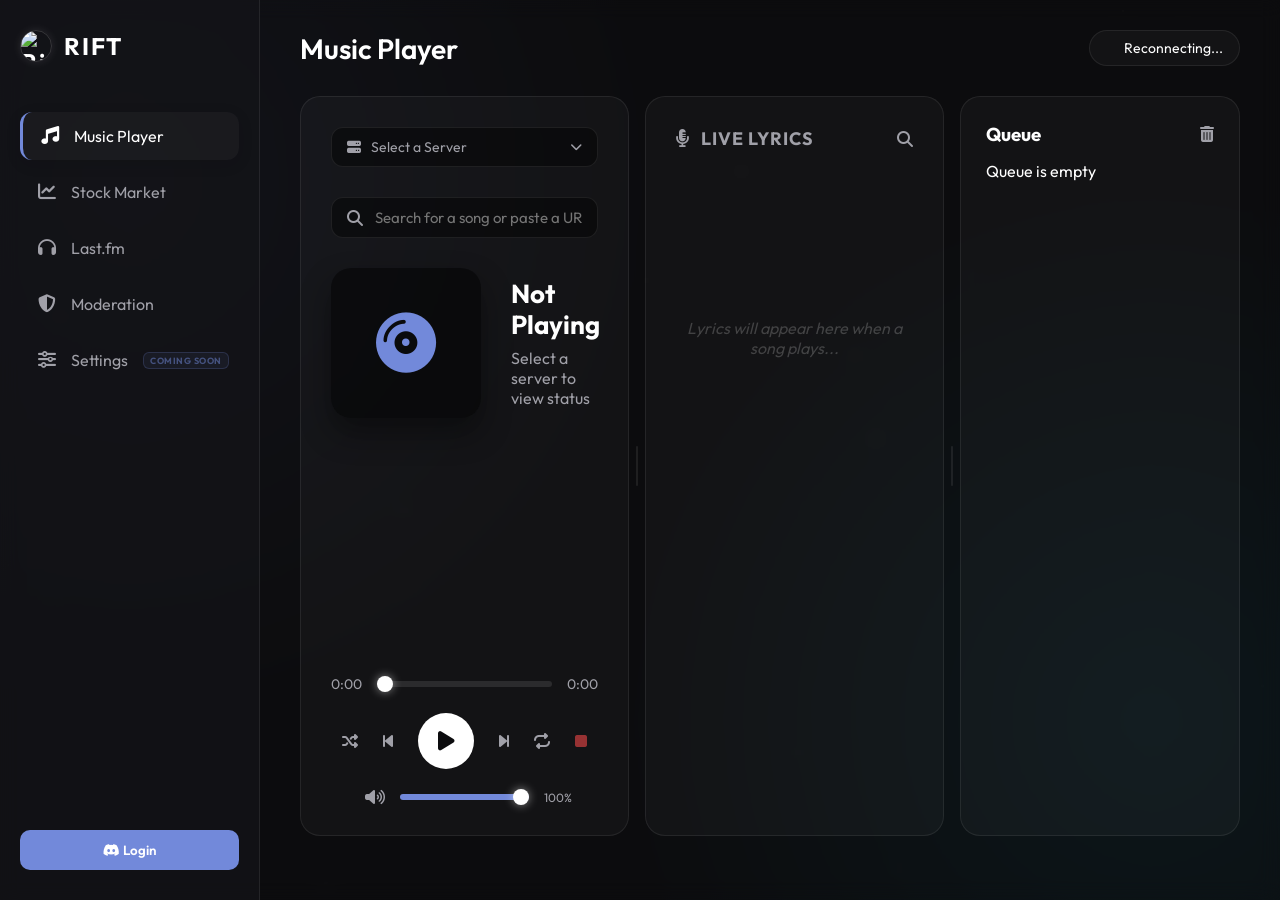
==== commit 0e82b672: "motel" ====
--- a/dashboard.html
+++ b/dashboard.html
@@ -38,6 +38,10 @@
                     <i class="fa-solid fa-headphones"></i>
                     <span>Last.fm</span>
                 </li>
+                <li data-tab="moderation">
+                    <i class="fa-solid fa-shield-halved"></i>
+                    <span>Moderation</span>
+                </li>
                 <li class="nav-coming-soon" data-tab="">
                     <i class="fa-solid fa-sliders"></i>
                     <span>Settings</span>
@@ -453,14 +457,251 @@
                     </div>
                 </section>
 
+                <!-- ══════════════════════════════════════ -->
+                <!--  MODERATION TAB                        -->
+                <!-- ══════════════════════════════════════ -->
+                <section id="moderation" class="tab-pane">
+                    <div class="mod-layout">
+
+                        <!-- LEFT COLUMN -->
+                        <div class="mod-left">
+
+                            <!-- Overview Stats -->
+                            <div class="mod-stats-row" id="modStatsRow">
+                                <div class="mod-stat-card glass">
+                                    <i class="fa-solid fa-gavel"></i>
+                                    <div><span class="mod-stat-val" id="modTotalCases">—</span><span class="mod-stat-label">Total Cases</span></div>
+                                </div>
+                                <div class="mod-stat-card glass">
+                                    <i class="fa-solid fa-triangle-exclamation"></i>
+                                    <div><span class="mod-stat-val" id="modTotalWarns">—</span><span class="mod-stat-label">Warns</span></div>
+                                </div>
+                                <div class="mod-stat-card glass">
+                                    <i class="fa-solid fa-hammer"></i>
+                                    <div><span class="mod-stat-val" id="modTotalBans">—</span><span class="mod-stat-label">Bans</span></div>
+                                </div>
+                                <div class="mod-stat-card glass">
+                                    <i class="fa-solid fa-clock"></i>
+                                    <div><span class="mod-stat-val" id="modTotalTimeouts">—</span><span class="mod-stat-label">Timeouts</span></div>
+                                </div>
+                                <div class="mod-stat-card glass">
+                                    <i class="fa-solid fa-shoe-prints"></i>
+                                    <div><span class="mod-stat-val" id="modTotalKicks">—</span><span class="mod-stat-label">Kicks</span></div>
+                                </div>
+                            </div>
+
+                            <!-- Activity chart -->
+                            <div class="glass mod-activity-card">
+                                <div class="mod-section-header">
+                                    <span class="mod-section-label"><i class="fa-solid fa-chart-bar"></i> 7-Day Activity</span>
+                                </div>
+                                <canvas id="modActivityChart" height="100"></canvas>
+                            </div>
+
+                            <!-- User Lookup -->
+                            <div class="glass mod-lookup-card">
+                                <div class="mod-section-header">
+                                    <span class="mod-section-label"><i class="fa-solid fa-user-magnifying-glass"></i> User Lookup</span>
+                                </div>
+                                <div class="mod-search-row">
+                                    <div class="mod-search-wrap">
+                                        <i class="fa-solid fa-magnifying-glass"></i>
+                                        <input type="text" id="modUserInput" placeholder="@mention, ID, or username..." autocomplete="off">
+                                        <div class="mod-autocomplete hidden" id="modAutocomplete"></div>
+                                    </div>
+                                    <button class="mod-lookup-btn" onclick="lookupUser()">
+                                        <i class="fa-solid fa-search"></i> Lookup
+                                    </button>
+                                </div>
+
+                                <!-- User profile result -->
+                                <div id="modUserProfile" class="mod-user-profile hidden">
+                                    <div class="mod-user-header">
+                                        <img id="modUserAvatar" src="" alt="" class="mod-user-avatar">
+                                        <div class="mod-user-info">
+                                            <div class="mod-user-name-row">
+                                                <span class="mod-user-display" id="modUserDisplay"></span>
+                                                <span class="mod-user-tag" id="modUserTag"></span>
+                                                <span class="mod-user-id" id="modUserId"></span>
+                                            </div>
+                                            <div class="mod-user-badges" id="modUserBadges"></div>
+                                            <div class="mod-user-dates" id="modUserDates"></div>
+                                        </div>
+                                    </div>
+
+                                    <!-- Roles strip -->
+                                    <div class="mod-user-roles" id="modUserRoles"></div>
+
+                                    <!-- Warn/history tabs -->
+                                    <div class="mod-user-tabs">
+                                        <button class="mod-user-tab active" data-panel="warns" onclick="switchUserTab('warns',this)">
+                                            <i class="fa-solid fa-triangle-exclamation"></i> Warnings <span class="mod-tab-count" id="modWarnCount"></span>
+                                        </button>
+                                        <button class="mod-user-tab" data-panel="history" onclick="switchUserTab('history',this)">
+                                            <i class="fa-solid fa-clock-rotate-left"></i> History
+                                        </button>
+                                        <button class="mod-user-tab" data-panel="notes" onclick="switchUserTab('notes',this)">
+                                            <i class="fa-solid fa-note-sticky"></i> Notes <span class="mod-tab-count" id="modNoteCount"></span>
+                                        </button>
+                                    </div>
+                                    <div id="modUserPanelWarns" class="mod-user-panel active">
+                                        <div id="modWarnsList" class="mod-warns-list"></div>
+                                    </div>
+                                    <div id="modUserPanelHistory" class="mod-user-panel">
+                                        <div id="modHistoryList" class="mod-history-list"></div>
+                                    </div>
+                                    <div id="modUserPanelNotes" class="mod-user-panel">
+                                        <div id="modNotesList" class="mod-notes-list"></div>
+                                        <div class="mod-add-note-row">
+                                            <input type="text" id="modNoteInput" placeholder="Add a note..." class="mod-note-input">
+                                            <button onclick="addNote()" class="mod-note-btn"><i class="fa-solid fa-plus"></i></button>
+                                        </div>
+                                    </div>
+                                </div>
+                            </div>
+                        </div>
+
+                        <!-- RIGHT COLUMN -->
+                        <div class="mod-right">
+
+                            <!-- Action Panel -->
+                            <div class="glass mod-action-card">
+                                <div class="mod-section-header">
+                                    <span class="mod-section-label"><i class="fa-solid fa-bolt"></i> Quick Actions</span>
+                                </div>
+
+                                <div class="mod-target-row">
+                                    <span class="mod-target-label">Target:</span>
+                                    <div class="mod-target-display" id="modActionTarget" onclick="document.getElementById('modUserInput').focus()">
+                                        No user selected
+                                    </div>
+                                </div>
+
+                                <!-- Action buttons grid -->
+                                <div class="mod-action-grid">
+                                    <button class="mod-action-btn warn"     onclick="openActionModal('warn')">
+                                        <i class="fa-solid fa-triangle-exclamation"></i> Warn
+                                    </button>
+                                    <button class="mod-action-btn timeout"  onclick="openActionModal('timeout')">
+                                        <i class="fa-solid fa-clock"></i> Timeout
+                                    </button>
+                                    <button class="mod-action-btn kick"     onclick="openActionModal('kick')">
+                                        <i class="fa-solid fa-shoe-prints"></i> Kick
+                                    </button>
+                                    <button class="mod-action-btn ban"      onclick="openActionModal('ban')">
+                                        <i class="fa-solid fa-hammer"></i> Ban
+                                    </button>
+                                    <button class="mod-action-btn unban"    onclick="openActionModal('unban')">
+                                        <i class="fa-solid fa-unlock"></i> Unban
+                                    </button>
+                                    <button class="mod-action-btn untimeout" onclick="openActionModal('untimeout')">
+                                        <i class="fa-solid fa-clock-rotate-left"></i> Untimeout
+                                    </button>
+                                    <button class="mod-action-btn role-add" onclick="openActionModal('role_add')">
+                                        <i class="fa-solid fa-circle-plus"></i> Add Role
+                                    </button>
+                                    <button class="mod-action-btn role-remove" onclick="openActionModal('role_remove')">
+                                        <i class="fa-solid fa-circle-minus"></i> Remove Role
+                                    </button>
+                                    <button class="mod-action-btn nick"     onclick="openActionModal('nick')">
+                                        <i class="fa-solid fa-pen"></i> Nickname
+                                    </button>
+                                    <button class="mod-action-btn clearwarns" onclick="openActionModal('clearwarns')">
+                                        <i class="fa-solid fa-eraser"></i> Clear Warns
+                                    </button>
+                                </div>
+                            </div>
+
+                            <!-- Ban list -->
+                            <div class="glass mod-bans-card">
+                                <div class="mod-section-header">
+                                    <span class="mod-section-label"><i class="fa-solid fa-ban"></i> Ban List</span>
+                                    <button class="btn-icon btn-sm" onclick="loadBanList()" title="Refresh">
+                                        <i class="fa-solid fa-rotate-right"></i>
+                                    </button>
+                                </div>
+                                <div class="mod-bans-search">
+                                    <input type="text" id="banSearchInput" placeholder="Search bans..." oninput="filterBans(this.value)">
+                                </div>
+                                <div id="modBanList" class="mod-ban-list">
+                                    <div class="loading-shimmer"></div>
+                                </div>
+                            </div>
+
+                            <!-- Top moderators -->
+                            <div class="glass mod-leaderboard-card">
+                                <div class="mod-section-label"><i class="fa-solid fa-star"></i> Top Moderators</div>
+                                <div id="modTopMods" class="mod-top-mods">
+                                    <div class="loading-shimmer"></div>
+                                </div>
+                            </div>
+                        </div>
+
+                        <!-- FULL-WIDTH LOG -->
+                        <div class="mod-log-section glass">
+                            <div class="mod-section-header mod-log-header">
+                                <span class="mod-section-label"><i class="fa-solid fa-scroll"></i> Mod Log</span>
+                                <div class="mod-log-filters">
+                                    <select id="modLogTypeFilter" onchange="applyLogFilters()" class="mod-filter-select">
+                                        <option value="">All Actions</option>
+                                        <option value="ban">Bans</option>
+                                        <option value="kick">Kicks</option>
+                                        <option value="warn">Warns</option>
+                                        <option value="timeout">Timeouts</option>
+                                        <option value="unban">Unbans</option>
+                                        <option value="note">Notes</option>
+                                    </select>
+                                    <input type="text" id="modLogUserFilter" placeholder="Filter by user..." class="mod-filter-input" oninput="debounceLogFilter()">
+                                    <button class="mod-filter-clear" onclick="clearLogFilters()">
+                                        <i class="fa-solid fa-xmark"></i> Clear
+                                    </button>
+                                </div>
+                            </div>
+                            <div id="modLogList" class="mod-log-list">
+                                <div class="loading-shimmer"></div>
+                            </div>
+                            <div class="mod-log-pagination">
+                                <button class="mod-page-btn" id="modLogPrev" onclick="changeLogPage(-1)" disabled>
+                                    <i class="fa-solid fa-chevron-left"></i> Prev
+                                </button>
+                                <span id="modLogPageInfo">Page 1</span>
+                                <button class="mod-page-btn" id="modLogNext" onclick="changeLogPage(1)">
+                                    Next <i class="fa-solid fa-chevron-right"></i>
+                                </button>
+                            </div>
+                        </div>
+                    </div>
+                </section>
+
             </div>
         </main>
+    </div>
+
+    <!-- Action Modal -->
+    <div class="mod-modal-overlay hidden" id="modModalOverlay" onclick="closeActionModal()">
+        <div class="mod-modal glass" onclick="event.stopPropagation()">
+            <div class="mod-modal-header">
+                <span id="modModalTitle">Action</span>
+                <button class="mod-modal-close" onclick="closeActionModal()"><i class="fa-solid fa-xmark"></i></button>
+            </div>
+            <div class="mod-modal-body">
+                <div class="mod-modal-target" id="modModalTarget"></div>
+                <div id="modModalFields"></div>
+                <input type="text" id="modModalReason" placeholder="Reason (optional)..." class="mod-modal-reason">
+                <div class="mod-modal-buttons">
+                    <button class="mod-modal-cancel" onclick="closeActionModal()">Cancel</button>
+                    <button class="mod-modal-confirm" id="modModalConfirm" onclick="confirmAction()">Confirm</button>
+                </div>
+                <div id="modModalResult" class="mod-modal-result hidden"></div>
+            </div>
+        </div>
     </div>
 
     <script src="https://cdn.jsdelivr.net/npm/chart.js@4.4.0/dist/chart.umd.min.js"></script>
     <script src="assets/js/dashboard.js"></script>
     <script src="assets/js/stocks.js"></script>
     <script src="assets/js/lastfm.js"></script>
+    <script src="assets/js/moderation.js"></script>
     <script>
         function openSidebar() {
             document.getElementById('sidebar').classList.add('open');
--- a/assets/css/dashboard.css
+++ b/assets/css/dashboard.css
@@ -2182,4 +2182,903 @@
 }
 
 .lb-scope-btn:hover  { color: var(--text-main); }
-.lb-scope-btn.active { background: rgba(114,137,218,0.2); border-color: var(--primary); color: var(--primary); }+.lb-scope-btn.active { background: rgba(114,137,218,0.2); border-color: var(--primary); color: var(--primary); }
+
+/* ═══════════════════════════════════════════
+   MODERATION TAB
+═══════════════════════════════════════════ */
+
+.mod-layout {
+    display: grid;
+    grid-template-columns: 1fr 360px;
+    grid-template-rows: auto auto;
+    gap: 18px;
+    padding-bottom: 20px;
+}
+
+.mod-left  { display: flex; flex-direction: column; gap: 16px; }
+.mod-right { display: flex; flex-direction: column; gap: 16px; }
+
+.mod-log-section {
+    grid-column: 1 / -1;
+    padding: 20px;
+    border-radius: 16px;
+}
+
+/* ── Stats row ───────────────────────────── */
+.mod-stats-row {
+    display: grid;
+    grid-template-columns: repeat(5, 1fr);
+    gap: 10px;
+}
+
+.mod-stat-card {
+    padding: 14px 16px;
+    border-radius: 14px;
+    display: flex;
+    align-items: center;
+    gap: 12px;
+}
+
+.mod-stat-card i { font-size: 20px; color: var(--primary); flex-shrink: 0; }
+.mod-stat-val   { display: block; font-size: 22px; font-weight: 700; line-height: 1; }
+.mod-stat-label { display: block; font-size: 10px; color: var(--text-muted); text-transform: uppercase; letter-spacing: 0.5px; margin-top: 2px; }
+
+/* ── Section labels/headers ──────────────── */
+.mod-section-label {
+    font-size: 12px;
+    font-weight: 600;
+    color: var(--text-muted);
+    text-transform: uppercase;
+    letter-spacing: 1px;
+    display: flex;
+    align-items: center;
+    gap: 7px;
+}
+
+.mod-section-label i { color: var(--primary); }
+
+.mod-section-header {
+    display: flex;
+    justify-content: space-between;
+    align-items: center;
+    margin-bottom: 14px;
+}
+
+/* ── Activity card ───────────────────────── */
+.mod-activity-card { padding: 18px; border-radius: 16px; }
+
+/* ── Lookup card ─────────────────────────── */
+.mod-lookup-card { padding: 18px; border-radius: 16px; }
+
+.mod-search-row {
+    display: flex;
+    gap: 8px;
+    margin-bottom: 14px;
+}
+
+.mod-search-wrap {
+    flex-grow: 1;
+    position: relative;
+    display: flex;
+    align-items: center;
+}
+
+.mod-search-wrap > i {
+    position: absolute;
+    left: 12px;
+    color: var(--text-muted);
+    font-size: 13px;
+    pointer-events: none;
+}
+
+.mod-search-wrap input {
+    width: 100%;
+    background: rgba(0,0,0,0.4);
+    border: 1px solid var(--glass-border);
+    border-radius: 10px;
+    color: white;
+    font-size: 14px;
+    padding: 9px 12px 9px 34px;
+    outline: none;
+    font-family: 'Outfit', sans-serif;
+    transition: 0.2s;
+}
+
+.mod-search-wrap input:focus { border-color: var(--primary); box-shadow: 0 0 8px var(--primary-glow); }
+
+.mod-lookup-btn {
+    background: var(--primary);
+    border: none;
+    border-radius: 10px;
+    color: white;
+    font-size: 13px;
+    font-weight: 600;
+    padding: 9px 16px;
+    cursor: pointer;
+    display: flex;
+    align-items: center;
+    gap: 6px;
+    transition: 0.2s;
+    white-space: nowrap;
+    font-family: 'Outfit', sans-serif;
+}
+
+.mod-lookup-btn:hover { background: #5b73c7; }
+
+/* ── Autocomplete ────────────────────────── */
+.mod-autocomplete {
+    position: absolute;
+    top: calc(100% + 4px);
+    left: 0;
+    width: 100%;
+    background: #18181b;
+    border: 1px solid rgba(114,137,218,0.3);
+    border-radius: 10px;
+    max-height: 240px;
+    overflow-y: auto;
+    z-index: 200;
+    box-shadow: 0 8px 24px rgba(0,0,0,0.6);
+}
+
+.mod-autocomplete.hidden { display: none; }
+
+.mod-ac-item {
+    display: flex;
+    align-items: center;
+    gap: 10px;
+    padding: 9px 12px;
+    cursor: pointer;
+    transition: 0.15s;
+    border-bottom: 1px solid rgba(255,255,255,0.04);
+}
+
+.mod-ac-item:last-child { border-bottom: none; }
+.mod-ac-item:hover { background: rgba(114,137,218,0.15); }
+.mod-ac-item img { width: 28px; height: 28px; border-radius: 50%; object-fit: cover; flex-shrink: 0; }
+.mod-ac-info { flex-grow: 1; overflow: hidden; }
+.mod-ac-name { display: block; font-size: 13px; font-weight: 600; }
+.mod-ac-tag  { display: block; font-size: 11px; color: var(--text-muted); }
+.mod-ac-badge { font-size: 9px; font-weight: 700; padding: 2px 6px; border-radius: 4px; white-space: nowrap; }
+.mod-ac-badge.timeout { background: rgba(249,115,22,0.2); color: #fb923c; }
+.mod-ac-badge.bot { background: rgba(114,137,218,0.2); color: var(--primary); }
+
+/* ── User profile ────────────────────────── */
+.mod-user-profile {
+    border-top: 1px solid var(--glass-border);
+    padding-top: 14px;
+    margin-top: 4px;
+}
+
+.mod-user-profile.hidden { display: none; }
+
+.mod-user-header {
+    display: flex;
+    gap: 14px;
+    margin-bottom: 12px;
+}
+
+.mod-user-avatar {
+    width: 60px;
+    height: 60px;
+    border-radius: 50%;
+    object-fit: cover;
+    border: 2px solid var(--glass-border);
+    flex-shrink: 0;
+}
+
+.mod-user-info { flex-grow: 1; overflow: hidden; }
+
+.mod-user-name-row {
+    display: flex;
+    align-items: baseline;
+    gap: 8px;
+    flex-wrap: wrap;
+    margin-bottom: 4px;
+}
+
+.mod-user-display { font-size: 17px; font-weight: 700; }
+.mod-user-tag     { font-size: 13px; color: var(--text-muted); }
+.mod-user-id      { font-size: 11px; color: rgba(160,160,168,0.5); font-family: monospace;
+                    background: rgba(0,0,0,0.3); padding: 1px 6px; border-radius: 4px; cursor: pointer; }
+
+.mod-user-badges { display: flex; flex-wrap: wrap; gap: 4px; margin-bottom: 5px; }
+
+.mod-badge {
+    font-size: 9px;
+    font-weight: 700;
+    padding: 2px 7px;
+    border-radius: 4px;
+    letter-spacing: 0.3px;
+}
+
+.mod-badge.banned    { background: rgba(240,71,71,0.2);   color: var(--danger); }
+.mod-badge.timed-out { background: rgba(249,115,22,0.2);  color: #fb923c; }
+.mod-badge.not-in    { background: rgba(160,160,168,0.15); color: var(--text-muted); }
+.mod-badge.bot       { background: rgba(114,137,218,0.2); color: var(--primary); }
+.mod-badge.warns     { background: rgba(234,179,8,0.2);   color: #fbbf24; }
+
+.mod-user-dates {
+    display: flex;
+    gap: 14px;
+    font-size: 11px;
+    color: var(--text-muted);
+    flex-wrap: wrap;
+}
+
+.mod-user-dates i { margin-right: 4px; }
+
+.mod-user-roles {
+    display: flex;
+    flex-wrap: wrap;
+    gap: 5px;
+    margin-bottom: 12px;
+}
+
+.mod-role-chip {
+    font-size: 11px;
+    padding: 2px 8px;
+    border-radius: 6px;
+    border: 1px solid rgba(255,255,255,0.15);
+    color: var(--text-muted);
+    background: rgba(255,255,255,0.04);
+}
+
+.mod-role-chip.muted { border-color: rgba(255,255,255,0.06); color: rgba(160,160,168,0.4); }
+
+/* ── User tabs ───────────────────────────── */
+.mod-user-tabs {
+    display: flex;
+    gap: 4px;
+    border-bottom: 1px solid var(--glass-border);
+    margin-bottom: 10px;
+}
+
+.mod-user-tab {
+    background: none;
+    border: none;
+    color: var(--text-muted);
+    font-size: 12px;
+    font-weight: 600;
+    padding: 7px 12px;
+    cursor: pointer;
+    transition: 0.15s;
+    font-family: 'Outfit', sans-serif;
+    display: flex;
+    align-items: center;
+    gap: 5px;
+    border-bottom: 2px solid transparent;
+    margin-bottom: -1px;
+}
+
+.mod-user-tab:hover { color: var(--text-main); }
+.mod-user-tab.active { color: var(--primary); border-bottom-color: var(--primary); }
+
+.mod-tab-count {
+    background: rgba(114,137,218,0.2);
+    color: var(--primary);
+    font-size: 9px;
+    padding: 1px 5px;
+    border-radius: 10px;
+    min-width: 16px;
+    text-align: center;
+}
+
+.mod-user-panel { display: none; }
+.mod-user-panel.active { display: block; }
+
+/* ── Warns list ──────────────────────────── */
+.mod-warn-row {
+    display: flex;
+    align-items: flex-start;
+    justify-content: space-between;
+    gap: 10px;
+    padding: 8px 0;
+    border-bottom: 1px solid rgba(255,255,255,0.04);
+}
+
+.mod-warn-row:last-child { border-bottom: none; }
+.mod-warn-info { flex-grow: 1; }
+.mod-warn-reason { display: block; font-size: 13px; }
+.mod-warn-meta   { display: block; font-size: 11px; color: var(--text-muted); margin-top: 2px; }
+
+.mod-warn-del {
+    background: none;
+    border: none;
+    color: rgba(240,71,71,0.5);
+    cursor: pointer;
+    padding: 4px;
+    border-radius: 6px;
+    transition: 0.15s;
+    flex-shrink: 0;
+}
+
+.mod-warn-del:hover { color: var(--danger); background: rgba(240,71,71,0.1); }
+
+/* ── History list ────────────────────────── */
+.mod-history-row {
+    display: flex;
+    align-items: flex-start;
+    gap: 10px;
+    padding: 7px 0;
+    border-bottom: 1px solid rgba(255,255,255,0.04);
+}
+
+.mod-history-row:last-child { border-bottom: none; }
+.mod-history-info { flex-grow: 1; }
+.mod-history-reason { display: block; font-size: 12px; }
+.mod-history-meta   { display: block; font-size: 11px; color: var(--text-muted); margin-top: 2px; }
+
+/* ── Notes ───────────────────────────────── */
+.mod-note-row {
+    display: flex;
+    gap: 10px;
+    padding: 7px 0;
+    border-bottom: 1px solid rgba(255,255,255,0.04);
+}
+
+.mod-note-row:last-child { border-bottom: none; }
+.mod-note-row > i { color: #fbbf24; margin-top: 2px; flex-shrink: 0; }
+.mod-note-info { flex-grow: 1; }
+.mod-note-text { display: block; font-size: 12px; }
+.mod-note-meta { display: block; font-size: 11px; color: var(--text-muted); margin-top: 2px; }
+
+.mod-add-note-row {
+    display: flex;
+    gap: 6px;
+    margin-top: 10px;
+    border-top: 1px solid var(--glass-border);
+    padding-top: 10px;
+}
+
+.mod-note-input {
+    flex-grow: 1;
+    background: rgba(0,0,0,0.35);
+    border: 1px solid var(--glass-border);
+    border-radius: 8px;
+    color: white;
+    font-size: 13px;
+    padding: 7px 10px;
+    outline: none;
+    font-family: 'Outfit', sans-serif;
+}
+
+.mod-note-input:focus { border-color: var(--primary); }
+
+.mod-note-btn {
+    background: var(--primary);
+    border: none;
+    border-radius: 8px;
+    color: white;
+    width: 32px;
+    height: 32px;
+    display: flex;
+    align-items: center;
+    justify-content: center;
+    cursor: pointer;
+    transition: 0.2s;
+    flex-shrink: 0;
+}
+
+.mod-note-btn:hover { background: #5b73c7; }
+
+/* ── Action panel ────────────────────────── */
+.mod-action-card { padding: 18px; border-radius: 16px; }
+.mod-action-card .mod-section-label { margin-bottom: 14px; }
+
+.mod-target-row {
+    display: flex;
+    align-items: center;
+    gap: 10px;
+    margin-bottom: 14px;
+    padding: 10px 12px;
+    background: rgba(0,0,0,0.3);
+    border-radius: 10px;
+    border: 1px solid var(--glass-border);
+    cursor: pointer;
+    transition: 0.15s;
+}
+
+.mod-target-row:hover { border-color: var(--primary); }
+.mod-target-label { font-size: 11px; color: var(--text-muted); white-space: nowrap; }
+
+.mod-target-display {
+    display: flex;
+    align-items: center;
+    gap: 8px;
+    font-size: 13px;
+    font-weight: 600;
+    flex-grow: 1;
+    overflow: hidden;
+    white-space: nowrap;
+    text-overflow: ellipsis;
+}
+
+.mod-target-display img { width: 22px; height: 22px; border-radius: 50%; flex-shrink: 0; }
+.mod-target-id { font-size: 10px; color: var(--text-muted); font-family: monospace; }
+
+.mod-action-grid {
+    display: grid;
+    grid-template-columns: 1fr 1fr;
+    gap: 7px;
+}
+
+.mod-action-btn {
+    border: 1px solid var(--glass-border);
+    border-radius: 10px;
+    padding: 9px 10px;
+    font-size: 12px;
+    font-weight: 600;
+    cursor: pointer;
+    display: flex;
+    align-items: center;
+    gap: 7px;
+    transition: 0.2s;
+    font-family: 'Outfit', sans-serif;
+    background: rgba(255,255,255,0.03);
+    color: var(--text-muted);
+}
+
+.mod-action-btn:hover { color: var(--text-main); transform: translateY(-1px); }
+.mod-action-btn:active { transform: scale(0.97); }
+
+.mod-action-btn.warn      { color: #fbbf24; border-color: rgba(234,179,8,0.2); }
+.mod-action-btn.warn:hover{ background: rgba(234,179,8,0.1); }
+.mod-action-btn.timeout   { color: #fb923c; border-color: rgba(249,115,22,0.2); }
+.mod-action-btn.timeout:hover { background: rgba(249,115,22,0.1); }
+.mod-action-btn.kick      { color: #f472b6; border-color: rgba(236,72,153,0.2); }
+.mod-action-btn.kick:hover{ background: rgba(236,72,153,0.1); }
+.mod-action-btn.ban       { color: var(--danger); border-color: rgba(240,71,71,0.25); }
+.mod-action-btn.ban:hover { background: rgba(240,71,71,0.12); }
+.mod-action-btn.unban,
+.mod-action-btn.untimeout { color: var(--success); border-color: rgba(67,181,129,0.2); }
+.mod-action-btn.unban:hover,
+.mod-action-btn.untimeout:hover { background: rgba(67,181,129,0.1); }
+.mod-action-btn.role-add  { color: #38bdf8; border-color: rgba(14,165,233,0.2); }
+.mod-action-btn.role-add:hover { background: rgba(14,165,233,0.08); }
+.mod-action-btn.role-remove { color: #a78bfa; border-color: rgba(139,92,246,0.2); }
+.mod-action-btn.role-remove:hover { background: rgba(139,92,246,0.08); }
+.mod-action-btn.nick      { color: #94a3b8; }
+.mod-action-btn.clearwarns { color: #64748b; }
+
+/* ── Bans card ───────────────────────────── */
+.mod-bans-card { padding: 18px; border-radius: 16px; }
+
+.mod-bans-search input {
+    width: 100%;
+    background: rgba(0,0,0,0.35);
+    border: 1px solid var(--glass-border);
+    border-radius: 8px;
+    color: white;
+    font-size: 13px;
+    padding: 7px 10px;
+    outline: none;
+    font-family: 'Outfit', sans-serif;
+    margin-bottom: 10px;
+}
+
+.mod-ban-list { display: flex; flex-direction: column; gap: 4px; max-height: 280px; overflow-y: auto; }
+.mod-ban-list::-webkit-scrollbar { width: 4px; }
+.mod-ban-list::-webkit-scrollbar-thumb { background: rgba(255,255,255,0.1); border-radius: 2px; }
+
+.mod-ban-row {
+    display: flex;
+    align-items: center;
+    gap: 10px;
+    padding: 8px 6px;
+    border-radius: 8px;
+    transition: 0.15s;
+}
+
+.mod-ban-row:hover { background: rgba(240,71,71,0.06); }
+.mod-ban-avatar { width: 30px; height: 30px; border-radius: 50%; object-fit: cover; flex-shrink: 0; }
+.mod-ban-info   { flex-grow: 1; overflow: hidden; }
+.mod-ban-name   { display: block; font-size: 13px; font-weight: 600; }
+.mod-ban-reason { display: block; font-size: 11px; color: var(--text-muted); white-space: nowrap; overflow: hidden; text-overflow: ellipsis; }
+.mod-ban-id     { display: block; font-size: 10px; color: rgba(160,160,168,0.4); font-family: monospace; }
+
+.mod-unban-btn {
+    background: rgba(67,181,129,0.1);
+    border: 1px solid rgba(67,181,129,0.2);
+    border-radius: 7px;
+    color: var(--success);
+    font-size: 11px;
+    font-weight: 600;
+    padding: 4px 10px;
+    cursor: pointer;
+    transition: 0.15s;
+    white-space: nowrap;
+    font-family: 'Outfit', sans-serif;
+    display: flex;
+    align-items: center;
+    gap: 5px;
+}
+
+.mod-unban-btn:hover { background: rgba(67,181,129,0.2); }
+
+/* ── Top mods ────────────────────────────── */
+.mod-leaderboard-card { padding: 18px; border-radius: 16px; }
+.mod-leaderboard-card .mod-section-label { margin-bottom: 12px; }
+.mod-top-mods { display: flex; flex-direction: column; gap: 6px; }
+
+.mod-top-mod-row {
+    display: flex;
+    align-items: center;
+    gap: 10px;
+    padding: 6px 4px;
+    border-radius: 8px;
+    transition: 0.15s;
+}
+
+.mod-top-mod-row:hover { background: rgba(255,255,255,0.04); }
+.mod-top-mod-name  { flex-grow: 1; font-size: 13px; }
+.mod-top-mod-count { font-size: 11px; color: var(--text-muted); white-space: nowrap; }
+
+/* ── Action chip ─────────────────────────── */
+.mod-action-chip {
+    font-size: 10px;
+    font-weight: 700;
+    padding: 3px 8px;
+    border-radius: 6px;
+    white-space: nowrap;
+    flex-shrink: 0;
+    background: rgba(255,255,255,0.06);
+    color: var(--text-muted);
+    text-transform: uppercase;
+    letter-spacing: 0.3px;
+}
+
+.mod-action-chip.ban     { background: rgba(240,71,71,0.15); color: var(--danger); }
+.mod-action-chip.kick    { background: rgba(236,72,153,0.15); color: #f472b6; }
+.mod-action-chip.warn    { background: rgba(234,179,8,0.15); color: #fbbf24; }
+.mod-action-chip.timeout { background: rgba(249,115,22,0.15); color: #fb923c; }
+.mod-action-chip.unban   { background: rgba(67,181,129,0.12); color: var(--success); }
+.mod-action-chip.untimeout { background: rgba(67,181,129,0.12); color: var(--success); }
+.mod-action-chip.note    { background: rgba(234,179,8,0.1); color: #fbbf24; }
+.mod-action-chip.clearwarns { background: rgba(100,116,139,0.15); color: #94a3b8; }
+
+/* ── Mod Log ─────────────────────────────── */
+.mod-log-header { flex-wrap: wrap; gap: 10px; margin-bottom: 14px; }
+
+.mod-log-filters {
+    display: flex;
+    gap: 8px;
+    flex-wrap: wrap;
+    align-items: center;
+}
+
+.mod-filter-select,
+.mod-filter-input {
+    background: rgba(0,0,0,0.35);
+    border: 1px solid var(--glass-border);
+    border-radius: 8px;
+    color: white;
+    font-size: 12px;
+    padding: 6px 10px;
+    outline: none;
+    font-family: 'Outfit', sans-serif;
+    transition: 0.2s;
+}
+
+.mod-filter-select:focus,
+.mod-filter-input:focus { border-color: var(--primary); }
+
+.mod-filter-select option { background: #18181b; }
+
+.mod-filter-clear {
+    background: rgba(255,255,255,0.05);
+    border: 1px solid var(--glass-border);
+    border-radius: 8px;
+    color: var(--text-muted);
+    font-size: 12px;
+    padding: 6px 10px;
+    cursor: pointer;
+    display: flex;
+    align-items: center;
+    gap: 5px;
+    transition: 0.2s;
+    font-family: 'Outfit', sans-serif;
+}
+
+.mod-filter-clear:hover { color: var(--text-main); border-color: rgba(255,255,255,0.2); }
+
+.mod-log-list {
+    display: flex;
+    flex-direction: column;
+    gap: 2px;
+    max-height: 420px;
+    overflow-y: auto;
+}
+
+.mod-log-list::-webkit-scrollbar { width: 4px; }
+.mod-log-list::-webkit-scrollbar-thumb { background: rgba(255,255,255,0.1); border-radius: 2px; }
+
+.mod-log-row {
+    display: grid;
+    grid-template-columns: 100px 160px 1fr 130px 90px;
+    align-items: center;
+    gap: 10px;
+    padding: 9px 8px;
+    border-radius: 8px;
+    cursor: pointer;
+    transition: 0.15s;
+    font-size: 12px;
+}
+
+.mod-log-row:hover { background: rgba(255,255,255,0.04); }
+
+.mod-log-target {
+    display: flex;
+    align-items: center;
+    gap: 7px;
+    overflow: hidden;
+}
+
+.mod-log-avatar { width: 22px; height: 22px; border-radius: 50%; object-fit: cover; flex-shrink: 0; }
+.mod-log-name   { display: block; font-weight: 600; white-space: nowrap; overflow: hidden; text-overflow: ellipsis; }
+.mod-log-id     { display: block; font-size: 10px; color: rgba(160,160,168,0.4); font-family: monospace; }
+.mod-log-reason { color: var(--text-muted); white-space: nowrap; overflow: hidden; text-overflow: ellipsis; }
+.mod-log-mod    { display: flex; align-items: center; gap: 6px; overflow: hidden; }
+.mod-log-mod span { white-space: nowrap; overflow: hidden; text-overflow: ellipsis; color: var(--text-muted); }
+.mod-log-time   { color: rgba(160,160,168,0.5); white-space: nowrap; text-align: right; }
+
+.mod-log-pagination {
+    display: flex;
+    align-items: center;
+    justify-content: center;
+    gap: 16px;
+    margin-top: 12px;
+    padding-top: 12px;
+    border-top: 1px solid var(--glass-border);
+    font-size: 12px;
+    color: var(--text-muted);
+}
+
+.mod-page-btn {
+    background: rgba(255,255,255,0.05);
+    border: 1px solid var(--glass-border);
+    border-radius: 8px;
+    color: var(--text-main);
+    font-size: 12px;
+    padding: 5px 12px;
+    cursor: pointer;
+    display: flex;
+    align-items: center;
+    gap: 5px;
+    transition: 0.2s;
+    font-family: 'Outfit', sans-serif;
+}
+
+.mod-page-btn:hover:not(:disabled) { background: rgba(114,137,218,0.15); border-color: var(--primary); }
+.mod-page-btn:disabled { opacity: 0.35; cursor: not-allowed; }
+
+/* ── Action Modal ────────────────────────── */
+.mod-modal-overlay {
+    position: fixed;
+    inset: 0;
+    background: rgba(0,0,0,0.7);
+    backdrop-filter: blur(4px);
+    z-index: 1000;
+    display: flex;
+    align-items: center;
+    justify-content: center;
+    padding: 20px;
+    animation: fadeIn 0.15s ease;
+}
+
+.mod-modal-overlay.hidden { display: none; }
+
+.mod-modal {
+    width: 100%;
+    max-width: 440px;
+    border-radius: 18px;
+    padding: 24px;
+    animation: promptSlide 0.2s cubic-bezier(0.25,1,0.5,1);
+}
+
+.mod-modal-header {
+    display: flex;
+    justify-content: space-between;
+    align-items: center;
+    margin-bottom: 18px;
+}
+
+.mod-modal-header span { font-size: 17px; font-weight: 700; }
+
+.mod-modal-close {
+    background: none;
+    border: none;
+    color: var(--text-muted);
+    font-size: 16px;
+    cursor: pointer;
+    padding: 4px 8px;
+    border-radius: 6px;
+    transition: 0.15s;
+}
+
+.mod-modal-close:hover { color: var(--text-main); background: var(--glass-bg); }
+
+.mod-modal-target {
+    display: flex;
+    align-items: center;
+    gap: 10px;
+    background: rgba(0,0,0,0.3);
+    border-radius: 10px;
+    padding: 10px 12px;
+    margin-bottom: 14px;
+    font-size: 14px;
+    font-weight: 600;
+}
+
+.mod-modal-target img { width: 28px; height: 28px; border-radius: 50%; flex-shrink: 0; }
+
+.mod-modal-warning {
+    background: rgba(240,71,71,0.1);
+    border: 1px solid rgba(240,71,71,0.2);
+    border-radius: 8px;
+    padding: 8px 12px;
+    font-size: 12px;
+    color: var(--danger);
+    margin-bottom: 10px;
+}
+
+.mod-modal-field-label { font-size: 11px; color: var(--text-muted); text-transform: uppercase; letter-spacing: 0.5px; display: block; margin-bottom: 6px; margin-top: 10px; }
+
+.mod-modal-field-input {
+    width: 100%;
+    background: rgba(0,0,0,0.4);
+    border: 1px solid var(--glass-border);
+    border-radius: 9px;
+    color: white;
+    font-size: 13px;
+    padding: 8px 12px;
+    outline: none;
+    font-family: 'Outfit', sans-serif;
+    margin-bottom: 8px;
+    transition: 0.2s;
+}
+
+.mod-modal-field-input:focus { border-color: var(--primary); }
+.mod-modal-field-input option { background: #18181b; }
+
+.mod-duration-btns { display: flex; flex-wrap: wrap; gap: 5px; margin-bottom: 8px; }
+
+.mod-dur-btn {
+    background: rgba(255,255,255,0.05);
+    border: 1px solid var(--glass-border);
+    border-radius: 7px;
+    color: var(--text-muted);
+    font-size: 11px;
+    font-weight: 600;
+    padding: 4px 10px;
+    cursor: pointer;
+    transition: 0.15s;
+    font-family: 'Outfit', sans-serif;
+}
+
+.mod-dur-btn:hover  { color: var(--text-main); }
+.mod-dur-btn.active { background: var(--primary); border-color: var(--primary); color: white; }
+
+.mod-modal-reason {
+    width: 100%;
+    background: rgba(0,0,0,0.4);
+    border: 1px solid var(--glass-border);
+    border-radius: 9px;
+    color: white;
+    font-size: 13px;
+    padding: 8px 12px;
+    outline: none;
+    font-family: 'Outfit', sans-serif;
+    margin: 10px 0 14px;
+    transition: 0.2s;
+}
+
+.mod-modal-reason:focus { border-color: var(--primary); }
+
+.mod-modal-buttons { display: flex; gap: 8px; }
+
+.mod-modal-cancel {
+    flex: 1;
+    background: rgba(255,255,255,0.05);
+    border: 1px solid var(--glass-border);
+    border-radius: 10px;
+    color: var(--text-muted);
+    font-size: 13px;
+    font-weight: 600;
+    padding: 10px;
+    cursor: pointer;
+    transition: 0.2s;
+    font-family: 'Outfit', sans-serif;
+}
+
+.mod-modal-cancel:hover { color: var(--text-main); }
+
+.mod-modal-confirm {
+    flex: 2;
+    background: var(--primary);
+    border: none;
+    border-radius: 10px;
+    color: white;
+    font-size: 13px;
+    font-weight: 700;
+    padding: 10px;
+    cursor: pointer;
+    transition: 0.2s;
+    font-family: 'Outfit', sans-serif;
+}
+
+.mod-modal-confirm:hover { background: #5b73c7; box-shadow: 0 0 12px var(--primary-glow); }
+.mod-modal-confirm.danger { background: var(--danger); }
+.mod-modal-confirm.danger:hover { background: #c93c3c; box-shadow: 0 0 12px rgba(240,71,71,0.4); }
+.mod-modal-confirm:disabled { opacity: 0.6; cursor: not-allowed; }
+
+.mod-modal-result {
+    margin-top: 10px;
+    padding: 8px 12px;
+    border-radius: 8px;
+    font-size: 12px;
+    font-weight: 600;
+    text-align: center;
+    animation: promptSlide 0.2s ease;
+}
+
+.mod-modal-result.hidden { display: none; }
+.mod-modal-result.success { background: rgba(67,181,129,0.15); color: var(--success); border: 1px solid rgba(67,181,129,0.25); }
+.mod-modal-result.error   { background: rgba(240,71,71,0.12); color: var(--danger); border: 1px solid rgba(240,71,71,0.2); }
+
+.mod-hint-inline { font-size: 12px; color: var(--text-muted); font-style: italic; }
+
+/* ── Toast ───────────────────────────────── */
+#modToast {
+    position: fixed;
+    bottom: 80px;
+    left: 50%;
+    transform: translateX(-50%) translateY(20px);
+    background: rgba(14,14,18,0.97);
+    border: 1px solid var(--glass-border);
+    border-radius: 12px;
+    padding: 10px 20px;
+    font-size: 13px;
+    font-weight: 600;
+    z-index: 9999;
+    opacity: 0;
+    transition: opacity 0.25s, transform 0.25s;
+    pointer-events: none;
+    white-space: nowrap;
+}
+
+#modToast.show { opacity: 1; transform: translateX(-50%) translateY(0); }
+#modToast.success { border-color: rgba(67,181,129,0.4); color: var(--success); }
+#modToast.error   { border-color: rgba(240,71,71,0.4); color: var(--danger); }
+
+/* ── Misc helpers ────────────────────────── */
+.mod-empty   { font-size: 12px; color: var(--text-muted); text-align: center; padding: 12px; }
+.mod-error   { font-size: 13px; color: var(--danger); padding: 12px; display: flex; align-items: center; gap: 8px; }
+.mod-loading { font-size: 13px; color: var(--text-muted); padding: 20px; text-align: center; }
+.mod-hint    { font-size: 13px; color: var(--text-muted); text-align: center; padding: 20px; grid-column: 1 / -1; }
+
+/* ── Responsive ──────────────────────────── */
+@media (max-width: 1200px) {
+    .mod-stats-row { grid-template-columns: repeat(3, 1fr); }
+    .mod-log-row   { grid-template-columns: 90px 140px 1fr 100px; }
+    .mod-log-time  { display: none; }
+}
+
+@media (max-width: 900px) {
+    .mod-layout {
+        grid-template-columns: 1fr;
+    }
+    .mod-right { display: grid; grid-template-columns: 1fr 1fr; }
+    .mod-bans-card { grid-column: 1 / -1; }
+    .mod-log-row { grid-template-columns: 80px 1fr 1fr; }
+    .mod-log-mod, .mod-log-time { display: none; }
+}
+
+@media (max-width: 600px) {
+    .mod-stats-row { grid-template-columns: repeat(2, 1fr); }
+    .mod-stats-row .mod-stat-card:last-child { grid-column: 1 / -1; }
+    .mod-right { grid-template-columns: 1fr; }
+    .mod-action-grid { grid-template-columns: 1fr 1fr; }
+    .mod-log-row { grid-template-columns: 80px 1fr; }
+    .mod-log-reason { display: none; }
+}
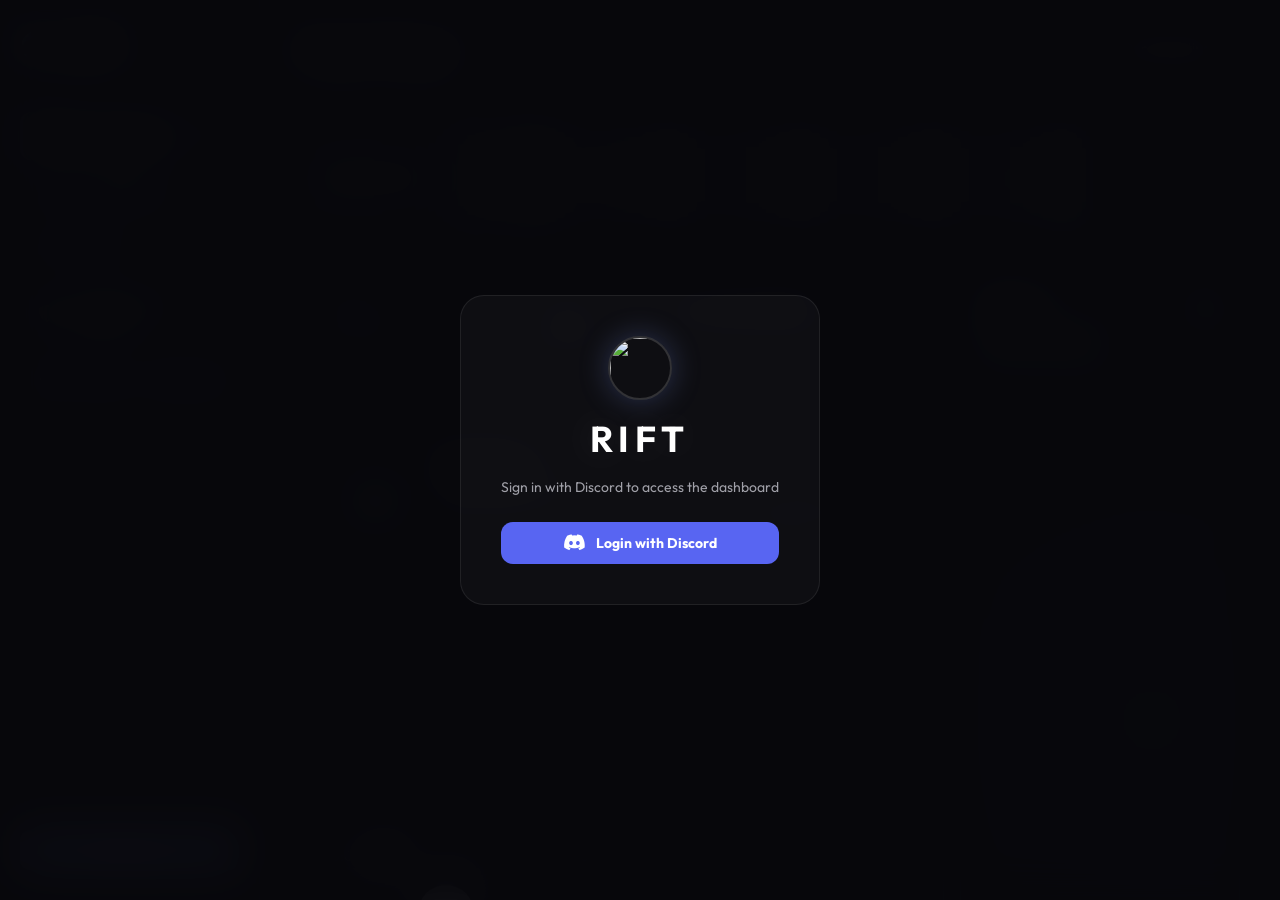
==== commit ce4abb58: "hotle" ====
--- a/dashboard.html
+++ b/dashboard.html
@@ -40,7 +40,7 @@
                 </li>
                 <li data-tab="moderation">
                     <i class="fa-solid fa-shield-halved"></i>
-                    <span>Moderation</span>
+                    <span>Moderation & Analytics</span>
                 </li>
                 <li class="nav-coming-soon" data-tab="">
                     <i class="fa-solid fa-sliders"></i>
@@ -93,11 +93,31 @@
 
             <div class="content-scroll-area">
                 <section id="music" class="tab-pane active">
+
+                    <!-- Chosen For You bar -->
+                    <div class="cfy-bar glass" id="cfyBar">
+                        <div class="cfy-label">
+                            <i class="fa-solid fa-sparkles"></i>
+                            <span>Chosen For You</span>
+                        </div>
+                        <div class="cfy-scroll" id="cfyScroll">
+                            <div class="cfy-loading">
+                                <div class="cfy-skeleton"></div>
+                                <div class="cfy-skeleton"></div>
+                                <div class="cfy-skeleton"></div>
+                                <div class="cfy-skeleton"></div>
+                                <div class="cfy-skeleton"></div>
+                            </div>
+                        </div>
+                    </div>
+
                     <div class="music-layout" id="musicLayout">
                         
                         <div class="player-main glass" id="panelPlayer">
-                            <div class="guild-selector">
-                                <div class="guild-dropdown" id="guildDropdown">
+
+                            <!-- Top row: server selector + fix button -->
+                            <div class="player-top-row">
+                                <div class="guild-dropdown" id="guildDropdown" style="flex:1">
                                     <div class="guild-dropdown-selected" id="guildDropdownSelected" onclick="toggleGuildDropdown()">
                                         <div class="guild-dropdown-placeholder">
                                             <i class="fa-solid fa-server"></i>
@@ -107,9 +127,13 @@
                                     </div>
                                     <div class="guild-dropdown-menu hidden" id="guildDropdownMenu"></div>
                                 </div>
-                            </div>
-
-                            <!-- Smart VC auto-select prompt (shown before server is selected) -->
+                                <button class="fix-audio-btn" onclick="openFixModal()" title="Fix audio issues">
+                                    <i class="fa-solid fa-wrench"></i>
+                                    <span>Fix</span>
+                                </button>
+                            </div>
+
+                            <!-- VC prompts -->
                             <div id="vcAutoPrompt" class="vc-auto-prompt hidden">
                                 <div class="vc-auto-prompt-inner">
                                     <i class="fa-solid fa-headphones-simple"></i>
@@ -125,8 +149,6 @@
                                     </button>
                                 </div>
                             </div>
-
-                            <!-- VC status bar (shown after server selected) -->
                             <div id="vcStatusBar" class="vc-status-bar hidden">
                                 <div id="vcConnected" class="vc-connected hidden">
                                     <span class="vc-dot"></span>
@@ -140,25 +162,30 @@
                                 </div>
                             </div>
 
+                            <!-- Search -->
                             <div class="music-search-container">
                                 <div class="search-box">
                                     <i class="fa-solid fa-magnifying-glass"></i>
                                     <input type="text" id="songSearchInput" placeholder="Search for a song or paste a URL..." autocomplete="off">
                                 </div>
-                                <div id="searchResults" class="search-results-dropdown hidden">
-                                    </div>
-                            </div>
-                            
-                            <div class="now-playing">
-                                <div class="album-art" id="albumArt">
+                                <div id="searchResults" class="search-results-dropdown hidden"></div>
+                            </div>
+
+                            <!-- Compact now playing -->
+                            <div class="now-playing-compact">
+                                <div class="album-art-compact" id="albumArt">
                                     <i class="fa-solid fa-compact-disc fa-spin-slow"></i>
                                 </div>
-                                <div class="track-details">
-                                    <h2 id="currentTrackTitle">Not Playing</h2>
+                                <div class="track-details-compact">
+                                    <div class="track-title-row">
+                                        <h2 id="currentTrackTitle">Not Playing</h2>
+                                    </div>
                                     <p id="currentTrackAuthor">Select a server to view status</p>
-                                </div>
-                            </div>
-
+                                    <canvas id="waveformCanvas" class="waveform-canvas"></canvas>
+                                </div>
+                            </div>
+
+                            <!-- Controls -->
                             <div class="player-controls">
                                 <div class="seek-bar-container">
                                     <span id="timeCurrent">0:00</span>
@@ -220,7 +247,7 @@
                         <div class="panel-resizer" id="resizerRight" title="Drag to resize"></div>
 
                         <div class="music-sidebar glass" id="panelQueue">
-                            <div style="display: flex; justify-content: space-between; align-items: center; margin-bottom: 15px;">
+                            <div class="queue-header">
                                 <h3>Queue</h3>
                                 <button class="btn-icon btn-sm" onclick="musicControl('clear_queue')" title="Clear Queue">
                                     <i class="fa-solid fa-trash-can"></i>
@@ -453,7 +480,27 @@
                                 <canvas id="fmTracksChart" height="160"></canvas>
                                 <div id="fmTracksList" class="lastfm-top-list"></div>
                             </div>
-                        </div>
+
+                            <!-- Genre breakdown -->
+                            <div class="glass lastfm-chart-card">
+                                <div class="lastfm-section-label"><i class="fa-solid fa-tag"></i> Genre Breakdown</div>
+                                <div id="fmGenreLoading" class="lastfm-nothing" style="padding:20px 0">
+                                    <i class="fa-solid fa-circle-notch fa-spin"></i>
+                                </div>
+                                <canvas id="fmGenreChart" height="180" style="display:none"></canvas>
+                                <div id="fmGenreList" class="fm-genre-list"></div>
+                            </div>
+
+                        </div>
+
+                        <!-- Full-width: Listening Heatmap -->
+                        <div class="glass lastfm-heatmap-card">
+                            <div class="lastfm-section-label"><i class="fa-solid fa-calendar-days"></i> Listening Heatmap <span class="lastfm-heatmap-sub">last 52 weeks</span></div>
+                            <div id="fmHeatmapWrap" class="fm-heatmap-wrap">
+                                <div class="lastfm-nothing"><i class="fa-solid fa-circle-notch fa-spin"></i></div>
+                            </div>
+                        </div>
+
                     </div>
                 </section>
 
@@ -670,11 +717,96 @@
                                 </button>
                             </div>
                         </div>
+
+                        <!-- FULL-WIDTH SERVER ANALYTICS -->
+                        <div class="analytics-section glass">
+                            <div class="analytics-header">
+                                <span class="mod-section-label"><i class="fa-solid fa-chart-line"></i> Server Analytics</span>
+                                <div class="analytics-server-info" id="analyticsServerInfo"></div>
+                                <div class="analytics-range-btns">
+                                    <button class="analytics-range-btn active" data-days="7"  onclick="setAnalyticsRange(7, this)">7D</button>
+                                    <button class="analytics-range-btn"        data-days="14" onclick="setAnalyticsRange(14,this)">14D</button>
+                                </div>
+                            </div>
+                            <div class="analytics-stats-row" id="analyticsStatsRow">
+                                <div class="analytics-stat-card">
+                                    <i class="fa-solid fa-users"></i>
+                                    <div><span class="analytics-stat-val" id="anaMembers">—</span><span class="analytics-stat-label">Members</span></div>
+                                </div>
+                                <div class="analytics-stat-card">
+                                    <i class="fa-solid fa-circle" style="color:#23a559"></i>
+                                    <div><span class="analytics-stat-val" id="anaOnline">—</span><span class="analytics-stat-label">Online</span></div>
+                                </div>
+                                <div class="analytics-stat-card">
+                                    <i class="fa-solid fa-arrow-right-to-bracket"></i>
+                                    <div><span class="analytics-stat-val" id="anaJoins">—</span><span class="analytics-stat-label">Joins (7d)</span></div>
+                                </div>
+                                <div class="analytics-stat-card">
+                                    <i class="fa-solid fa-arrow-right-from-bracket"></i>
+                                    <div><span class="analytics-stat-val" id="anaLeaves">—</span><span class="analytics-stat-label">Leaves (7d)</span></div>
+                                </div>
+                                <div class="analytics-stat-card">
+                                    <i class="fa-solid fa-message"></i>
+                                    <div><span class="analytics-stat-val" id="anaMessages">—</span><span class="analytics-stat-label">Messages (7d)</span></div>
+                                </div>
+                            </div>
+                            <div class="analytics-charts-grid">
+                                <div class="analytics-chart-card">
+                                    <div class="analytics-chart-label">Members</div>
+                                    <canvas id="anaJoinChart" height="120"></canvas>
+                                </div>
+                                <div class="analytics-chart-card">
+                                    <div class="analytics-chart-label">Messages</div>
+                                    <canvas id="anaMsgChart" height="120"></canvas>
+                                </div>
+                            </div>
+                        </div>
+
                     </div>
                 </section>
 
             </div>
         </main>
+    </div>
+
+    <!-- Fix Audio Modal -->
+    <div class="mod-modal-overlay hidden" id="fixModalOverlay" onclick="closeFixModal()">
+        <div class="mod-modal glass fix-modal" onclick="event.stopPropagation()">
+            <div class="mod-modal-header">
+                <span><i class="fa-solid fa-wrench"></i> Audio Troubleshooter</span>
+                <button class="mod-modal-close" onclick="closeFixModal()"><i class="fa-solid fa-xmark"></i></button>
+            </div>
+            <div class="fix-modal-body">
+                <p class="fix-modal-sub">Experiencing audio issues? Select a fix below.</p>
+                <div class="fix-options">
+                    <button class="fix-option-btn" onclick="runFix('region')">
+                        <div class="fix-option-icon"><i class="fa-solid fa-globe"></i></div>
+                        <div class="fix-option-info">
+                            <span class="fix-option-title">Optimize Region</span>
+                            <span class="fix-option-desc">Sets voice region to Automatic for lowest latency</span>
+                        </div>
+                        <i class="fa-solid fa-chevron-right fix-option-arrow"></i>
+                    </button>
+                    <button class="fix-option-btn" onclick="runFix('rejoin')">
+                        <div class="fix-option-icon"><i class="fa-solid fa-rotate"></i></div>
+                        <div class="fix-option-info">
+                            <span class="fix-option-title">Rejoin & Resume</span>
+                            <span class="fix-option-desc">Reconnects bot and restores queue and current song</span>
+                        </div>
+                        <i class="fa-solid fa-chevron-right fix-option-arrow"></i>
+                    </button>
+                    <button class="fix-option-btn" onclick="runFix('filters')">
+                        <div class="fix-option-icon"><i class="fa-solid fa-sliders"></i></div>
+                        <div class="fix-option-info">
+                            <span class="fix-option-title">Clear Filters</span>
+                            <span class="fix-option-desc">Removes EQ and effects that may cause audio glitches</span>
+                        </div>
+                        <i class="fa-solid fa-chevron-right fix-option-arrow"></i>
+                    </button>
+                </div>
+                <div id="fixResult" class="fix-result hidden"></div>
+            </div>
+        </div>
     </div>
 
     <!-- Action Modal -->
--- a/assets/css/dashboard.css
+++ b/assets/css/dashboard.css
@@ -3081,4 +3081,989 @@
     .mod-action-grid { grid-template-columns: 1fr 1fr; }
     .mod-log-row { grid-template-columns: 80px 1fr; }
     .mod-log-reason { display: none; }
-}+}
+
+/* ═══════════════════════════════════════════
+   LOGIN WALL
+═══════════════════════════════════════════ */
+#loginWall {
+    position: fixed;
+    inset: 0;
+    background: rgba(8, 8, 12, 0.97);
+    backdrop-filter: blur(20px);
+    -webkit-backdrop-filter: blur(20px);
+    z-index: 9999;
+    display: none;
+    align-items: center;
+    justify-content: center;
+    flex-direction: column;
+}
+
+#loginWall.active {
+    display: flex;
+    animation: fadeIn 0.3s ease;
+}
+
+.login-wall-inner {
+    display: flex;
+    flex-direction: column;
+    align-items: center;
+    gap: 16px;
+    text-align: center;
+    padding: 40px;
+    background: rgba(255,255,255,0.03);
+    border: 1px solid var(--glass-border);
+    border-radius: 24px;
+    max-width: 360px;
+    width: 90%;
+    animation: promptSlide 0.4s cubic-bezier(0.25,1,0.5,1);
+}
+
+.login-wall-logo {
+    width: 64px;
+    height: 64px;
+    border-radius: 50%;
+    border: 2px solid rgba(255,255,255,0.15);
+    box-shadow: 0 0 30px rgba(114,137,218,0.3);
+}
+
+.login-wall-title {
+    font-size: 36px;
+    font-weight: 700;
+    letter-spacing: 6px;
+    color: var(--text-main);
+    text-shadow: 0 0 40px rgba(255,255,255,0.15);
+}
+
+.login-wall-sub {
+    font-size: 14px;
+    color: var(--text-muted);
+    line-height: 1.5;
+}
+
+.login-wall-btn {
+    background: #5865f2;
+    border: none;
+    border-radius: 12px;
+    color: white;
+    font-size: 14px;
+    font-weight: 700;
+    padding: 12px 28px;
+    cursor: pointer;
+    display: flex;
+    align-items: center;
+    gap: 10px;
+    transition: 0.2s;
+    font-family: 'Outfit', sans-serif;
+    margin-top: 8px;
+    width: 100%;
+    justify-content: center;
+}
+
+.login-wall-btn:hover {
+    background: #4752c4;
+    box-shadow: 0 0 20px rgba(88,101,242,0.4);
+    transform: translateY(-1px);
+}
+
+.login-wall-btn i { font-size: 18px; }
+
+/* ═══════════════════════════════════════════
+   SIDEBAR USER CARD
+═══════════════════════════════════════════ */
+.sidebar-user-card {
+    display: flex;
+    align-items: center;
+    gap: 10px;
+    padding: 10px 12px;
+    border-radius: 12px;
+    cursor: pointer;
+    transition: 0.2s;
+    background: rgba(0,0,0,0.2);
+    border: 1px solid var(--glass-border);
+    user-select: none;
+}
+
+.sidebar-user-card:hover { background: rgba(255,255,255,0.06); }
+
+.sidebar-user-avatar-wrap {
+    position: relative;
+    flex-shrink: 0;
+}
+
+.sidebar-user-avatar {
+    width: 36px;
+    height: 36px;
+    border-radius: 50%;
+    object-fit: cover;
+}
+
+.sidebar-user-status {
+    position: absolute;
+    bottom: -1px;
+    right: -1px;
+    width: 11px;
+    height: 11px;
+    border-radius: 50%;
+    background: #23a559;
+    border: 2px solid var(--bg-dark);
+    box-shadow: 0 0 6px rgba(35,165,89,0.6);
+}
+
+.sidebar-user-info {
+    flex-grow: 1;
+    overflow: hidden;
+    display: flex;
+    flex-direction: column;
+    gap: 1px;
+}
+
+.sidebar-user-name {
+    font-size: 13px;
+    font-weight: 600;
+    white-space: nowrap;
+    overflow: hidden;
+    text-overflow: ellipsis;
+}
+
+.sidebar-user-tag {
+    font-size: 11px;
+    color: var(--text-muted);
+    white-space: nowrap;
+    overflow: hidden;
+    text-overflow: ellipsis;
+}
+
+.sidebar-logout-btn {
+    background: none;
+    border: none;
+    color: var(--text-muted);
+    cursor: pointer;
+    padding: 4px 6px;
+    border-radius: 6px;
+    font-size: 13px;
+    transition: 0.15s;
+    flex-shrink: 0;
+}
+
+.sidebar-logout-btn:hover { color: var(--danger); background: rgba(240,71,71,0.1); }
+
+/* ═══════════════════════════════════════════
+   DISCORD PROFILE POPUP
+═══════════════════════════════════════════ */
+.discord-profile-popup {
+    position: fixed;
+    width: 300px;
+    background: #1e1f22;
+    border-radius: 16px;
+    overflow: hidden;
+    box-shadow: 0 16px 40px rgba(0,0,0,0.7), 0 0 0 1px rgba(255,255,255,0.06);
+    z-index: 5000;
+    animation: promptSlide 0.2s cubic-bezier(0.25,1,0.5,1);
+}
+
+.discord-profile-popup.hidden { display: none; }
+
+.dpp-banner {
+    width: 100%;
+    height: 100px;
+    background-size: cover;
+    background-position: center;
+    flex-shrink: 0;
+}
+
+.dpp-avatar-row {
+    display: flex;
+    justify-content: space-between;
+    align-items: flex-start;
+    padding: 0 16px;
+    margin-top: -40px;
+    margin-bottom: 4px;
+}
+
+.dpp-avatar-wrap {
+    position: relative;
+}
+
+.dpp-avatar {
+    width: 80px;
+    height: 80px;
+    border-radius: 50%;
+    border: 6px solid #1e1f22;
+    object-fit: cover;
+}
+
+.dpp-status-dot {
+    position: absolute;
+    bottom: 6px;
+    right: 6px;
+    width: 16px;
+    height: 16px;
+    border-radius: 50%;
+    background: #23a559;
+    border: 4px solid #1e1f22;
+}
+
+.dpp-badges {
+    display: flex;
+    gap: 4px;
+    flex-wrap: wrap;
+    justify-content: flex-end;
+    align-self: flex-end;
+    margin-bottom: 4px;
+    padding-top: 8px;
+}
+
+.dpp-badge {
+    font-size: 18px;
+    line-height: 1;
+    cursor: default;
+    transition: transform 0.15s;
+}
+
+.dpp-badge:hover { transform: scale(1.2); }
+
+.dpp-body {
+    padding: 4px 16px 16px;
+}
+
+.dpp-name {
+    font-size: 20px;
+    font-weight: 800;
+    color: white;
+    line-height: 1.2;
+}
+
+.dpp-username {
+    font-size: 13px;
+    color: #b5bac1;
+    margin-bottom: 6px;
+}
+
+.dpp-nitro {
+    display: inline-flex;
+    align-items: center;
+    gap: 5px;
+    font-size: 11px;
+    color: #c9a8ff;
+    background: rgba(201,168,255,0.1);
+    border: 1px solid rgba(201,168,255,0.2);
+    border-radius: 20px;
+    padding: 2px 8px;
+    margin-bottom: 6px;
+}
+
+.dpp-divider {
+    height: 1px;
+    background: rgba(255,255,255,0.06);
+    margin: 10px 0;
+}
+
+.dpp-section-label {
+    font-size: 10px;
+    font-weight: 700;
+    color: #b5bac1;
+    text-transform: uppercase;
+    letter-spacing: 0.8px;
+    margin-bottom: 4px;
+}
+
+.dpp-since {
+    font-size: 13px;
+    color: #dbdee1;
+}
+
+.dpp-logout-btn {
+    width: 100%;
+    background: rgba(240,71,71,0.15);
+    border: 1px solid rgba(240,71,71,0.25);
+    border-radius: 8px;
+    color: var(--danger);
+    font-size: 13px;
+    font-weight: 600;
+    padding: 8px;
+    cursor: pointer;
+    display: flex;
+    align-items: center;
+    justify-content: center;
+    gap: 8px;
+    transition: 0.2s;
+    margin-top: 4px;
+    font-family: 'Outfit', sans-serif;
+}
+
+.dpp-logout-btn:hover {
+    background: rgba(240,71,71,0.25);
+    box-shadow: 0 0 12px rgba(240,71,71,0.2);
+}
+
+/* ═══════════════════════════════════════════
+   WAVEFORM VISUALIZER
+═══════════════════════════════════════════ */
+.waveform-canvas {
+    display: block;
+    width: 100%;
+    height: 36px;
+    margin-top: 12px;
+    opacity: 0.9;
+    border-radius: 6px;
+}
+
+/* ═══════════════════════════════════════════
+   DRAG-TO-REORDER QUEUE
+═══════════════════════════════════════════ */
+.queue-item {
+    display: flex;
+    align-items: center;
+    gap: 10px;
+    padding: 8px 10px;
+    border-radius: 10px;
+    transition: background 0.15s;
+    cursor: default;
+    border: 1px solid transparent;
+    user-select: none;
+}
+
+.queue-item:hover { background: rgba(255,255,255,0.04); }
+
+.queue-item.q-dragging {
+    opacity: 0.4;
+    background: rgba(114,137,218,0.08);
+}
+
+.queue-item.q-drag-over {
+    border-color: rgba(114,137,218,0.5);
+    background: rgba(114,137,218,0.08);
+}
+
+.q-drag-handle {
+    color: rgba(160,160,168,0.3);
+    cursor: grab;
+    font-size: 12px;
+    padding: 2px 4px;
+    flex-shrink: 0;
+    transition: color 0.15s;
+}
+
+.queue-item:hover .q-drag-handle { color: rgba(160,160,168,0.7); }
+.q-drag-handle:active { cursor: grabbing; }
+
+.q-thumb {
+    width: 36px;
+    height: 36px;
+    border-radius: 6px;
+    background-size: cover;
+    background-position: center;
+    flex-shrink: 0;
+    display: flex;
+    align-items: center;
+    justify-content: center;
+    font-size: 11px;
+    color: var(--primary);
+}
+
+.q-body {
+    flex-grow: 1;
+    overflow: hidden;
+    display: flex;
+    flex-direction: column;
+    gap: 2px;
+}
+
+.q-title {
+    font-size: 12px;
+    font-weight: 600;
+    white-space: nowrap;
+    overflow: hidden;
+    text-overflow: ellipsis;
+}
+
+.q-author {
+    font-size: 11px;
+    color: var(--text-muted);
+    white-space: nowrap;
+    overflow: hidden;
+    text-overflow: ellipsis;
+}
+
+.q-controls {
+    display: flex;
+    gap: 4px;
+    flex-shrink: 0;
+    opacity: 0;
+    transition: opacity 0.15s;
+}
+
+.queue-item:hover .q-controls { opacity: 1; }
+
+/* ═══════════════════════════════════════════
+   LAST.FM HEATMAP
+═══════════════════════════════════════════ */
+.lastfm-layout {
+    display: grid;
+    grid-template-columns: 1fr 340px;
+    grid-template-rows: auto auto;
+    gap: 18px;
+}
+
+.lastfm-heatmap-card {
+    grid-column: 1 / -1;
+    padding: 20px 22px;
+    border-radius: 16px;
+}
+
+.lastfm-heatmap-card .lastfm-section-label {
+    margin-bottom: 14px;
+    display: flex;
+    align-items: center;
+    gap: 8px;
+}
+
+.lastfm-heatmap-sub {
+    font-size: 10px;
+    color: rgba(160,160,168,0.5);
+    font-weight: 400;
+    letter-spacing: 0.3px;
+    margin-left: 4px;
+}
+
+.fm-heatmap-scroll {
+    overflow-x: auto;
+    overflow-y: hidden;
+    padding-bottom: 6px;
+}
+
+.fm-heatmap-scroll::-webkit-scrollbar { height: 4px; }
+.fm-heatmap-scroll::-webkit-scrollbar-thumb { background: rgba(255,255,255,0.08); border-radius: 2px; }
+
+.fm-heatmap-legend {
+    display: flex;
+    align-items: center;
+    gap: 5px;
+    margin-top: 10px;
+    font-size: 10px;
+    color: rgba(160,160,168,0.5);
+    justify-content: flex-end;
+}
+
+.fm-heatmap-swatch {
+    width: 12px;
+    height: 12px;
+    border-radius: 3px;
+    display: inline-block;
+}
+
+/* ═══════════════════════════════════════════
+   GENRE BREAKDOWN
+═══════════════════════════════════════════ */
+.fm-genre-list {
+    display: flex;
+    flex-direction: column;
+    gap: 7px;
+    margin-top: 12px;
+}
+
+.fm-genre-row {
+    display: grid;
+    grid-template-columns: 10px 90px 1fr 36px;
+    align-items: center;
+    gap: 8px;
+}
+
+.fm-genre-dot {
+    width: 8px;
+    height: 8px;
+    border-radius: 50%;
+    flex-shrink: 0;
+}
+
+.fm-genre-name {
+    font-size: 12px;
+    font-weight: 500;
+    white-space: nowrap;
+    overflow: hidden;
+    text-overflow: ellipsis;
+}
+
+.fm-genre-bar-wrap {
+    height: 5px;
+    background: rgba(255,255,255,0.06);
+    border-radius: 3px;
+    overflow: hidden;
+}
+
+.fm-genre-bar {
+    height: 100%;
+    border-radius: 3px;
+    transition: width 0.6s cubic-bezier(0.25,1,0.5,1);
+}
+
+.fm-genre-pct {
+    font-size: 11px;
+    color: var(--text-muted);
+    text-align: right;
+}
+
+/* ═══════════════════════════════════════════
+   SERVER ANALYTICS
+═══════════════════════════════════════════ */
+.analytics-section {
+    grid-column: 1 / -1;
+    padding: 22px;
+    border-radius: 16px;
+}
+
+.analytics-header {
+    display: flex;
+    align-items: center;
+    gap: 14px;
+    margin-bottom: 18px;
+    flex-wrap: wrap;
+}
+
+.analytics-server-info {
+    font-size: 12px;
+    color: var(--text-muted);
+    flex-grow: 1;
+}
+
+.analytics-range-btns {
+    display: flex;
+    gap: 4px;
+}
+
+.analytics-range-btn {
+    background: rgba(255,255,255,0.05);
+    border: 1px solid var(--glass-border);
+    border-radius: 7px;
+    color: var(--text-muted);
+    font-size: 11px;
+    font-weight: 600;
+    padding: 4px 10px;
+    cursor: pointer;
+    transition: 0.15s;
+    font-family: 'Outfit', sans-serif;
+}
+
+.analytics-range-btn:hover  { color: var(--text-main); }
+.analytics-range-btn.active { background: rgba(114,137,218,0.2); border-color: var(--primary); color: var(--primary); }
+
+.analytics-stats-row {
+    display: grid;
+    grid-template-columns: repeat(5, 1fr);
+    gap: 10px;
+    margin-bottom: 20px;
+}
+
+.analytics-stat-card {
+    background: rgba(0,0,0,0.2);
+    border: 1px solid var(--glass-border);
+    border-radius: 12px;
+    padding: 14px 16px;
+    display: flex;
+    align-items: center;
+    gap: 12px;
+}
+
+.analytics-stat-card i {
+    font-size: 18px;
+    color: var(--primary);
+    flex-shrink: 0;
+}
+
+.analytics-stat-val   { display: block; font-size: 20px; font-weight: 700; line-height: 1; }
+.analytics-stat-label { display: block; font-size: 10px; color: var(--text-muted); text-transform: uppercase; letter-spacing: 0.5px; margin-top: 3px; }
+
+.analytics-charts-grid {
+    display: grid;
+    grid-template-columns: 1fr 1fr;
+    gap: 18px;
+}
+
+.analytics-chart-card {
+    background: rgba(0,0,0,0.15);
+    border: 1px solid var(--glass-border);
+    border-radius: 12px;
+    padding: 16px;
+}
+
+.analytics-chart-label {
+    font-size: 11px;
+    font-weight: 600;
+    color: var(--text-muted);
+    text-transform: uppercase;
+    letter-spacing: 0.8px;
+    margin-bottom: 10px;
+}
+
+/* ── Responsive ──────────────────────────── */
+@media (max-width: 1100px) {
+    .lastfm-layout {
+        grid-template-columns: 1fr;
+    }
+    .analytics-stats-row { grid-template-columns: repeat(3, 1fr); }
+    .analytics-stats-row .analytics-stat-card:nth-child(n+4) { grid-column: auto; }
+}
+
+@media (max-width: 700px) {
+    .analytics-stats-row { grid-template-columns: repeat(2, 1fr); }
+    .analytics-charts-grid { grid-template-columns: 1fr; }
+}
+
+/* ═══════════════════════════════════════════
+   COMPACT MUSIC PLAYER
+═══════════════════════════════════════════ */
+.player-top-row {
+    display: flex;
+    align-items: center;
+    gap: 10px;
+    margin-bottom: 12px;
+}
+
+.fix-audio-btn {
+    background: rgba(255,255,255,0.05);
+    border: 1px solid var(--glass-border);
+    border-radius: 10px;
+    color: var(--text-muted);
+    font-size: 12px;
+    font-weight: 600;
+    padding: 8px 12px;
+    cursor: pointer;
+    display: flex;
+    align-items: center;
+    gap: 6px;
+    transition: 0.2s;
+    white-space: nowrap;
+    font-family: 'Outfit', sans-serif;
+    flex-shrink: 0;
+}
+
+.fix-audio-btn:hover {
+    color: #fbbf24;
+    border-color: rgba(251,191,36,0.3);
+    background: rgba(251,191,36,0.06);
+}
+
+.now-playing-compact {
+    display: flex;
+    align-items: center;
+    gap: 18px;
+    padding: 4px 0 16px;
+}
+
+.album-art-compact {
+    width: 88px;
+    height: 88px;
+    background: rgba(0,0,0,0.5);
+    border-radius: 14px;
+    display: flex;
+    align-items: center;
+    justify-content: center;
+    font-size: 32px;
+    color: var(--primary);
+    box-shadow: 0 8px 20px rgba(0,0,0,0.5);
+    background-size: cover;
+    background-position: center;
+    flex-shrink: 0;
+    transition: 0.4s ease;
+}
+
+.track-details-compact {
+    flex-grow: 1;
+    overflow: hidden;
+}
+
+.track-details-compact h2 {
+    font-size: 17px;
+    font-weight: 700;
+    margin-bottom: 4px;
+    white-space: nowrap;
+    overflow: hidden;
+    text-overflow: ellipsis;
+    line-height: 1.3;
+}
+
+.track-details-compact p {
+    font-size: 13px;
+    color: var(--text-muted);
+    white-space: nowrap;
+    overflow: hidden;
+    text-overflow: ellipsis;
+}
+
+.queue-header {
+    display: flex;
+    justify-content: space-between;
+    align-items: center;
+    margin-bottom: 12px;
+}
+
+/* ═══════════════════════════════════════════
+   CHOSEN FOR YOU
+═══════════════════════════════════════════ */
+.cfy-bar {
+    display: flex;
+    align-items: center;
+    gap: 16px;
+    padding: 14px 18px;
+    border-radius: 16px;
+    margin-bottom: 14px;
+    overflow: hidden;
+}
+
+.cfy-label {
+    display: flex;
+    flex-direction: column;
+    align-items: center;
+    gap: 5px;
+    flex-shrink: 0;
+    font-size: 11px;
+    font-weight: 700;
+    color: var(--text-muted);
+    text-transform: uppercase;
+    letter-spacing: 0.8px;
+    min-width: 56px;
+    text-align: center;
+}
+
+.cfy-label i {
+    font-size: 18px;
+    color: #fbbf24;
+}
+
+.cfy-scroll {
+    display: flex;
+    gap: 12px;
+    overflow-x: auto;
+    overflow-y: hidden;
+    flex-grow: 1;
+    padding: 4px 2px;
+    scrollbar-width: none;
+}
+
+.cfy-scroll::-webkit-scrollbar { display: none; }
+
+.cfy-loading {
+    display: flex;
+    gap: 12px;
+}
+
+.cfy-skeleton {
+    width: 120px;
+    height: 120px;
+    border-radius: 12px;
+    background: linear-gradient(90deg, rgba(255,255,255,0.04) 25%, rgba(255,255,255,0.08) 50%, rgba(255,255,255,0.04) 75%);
+    background-size: 200% 100%;
+    animation: shimmer 1.5s infinite;
+    flex-shrink: 0;
+}
+
+.cfy-card {
+    flex-shrink: 0;
+    width: 120px;
+    background: none;
+    border: none;
+    cursor: pointer;
+    text-align: left;
+    padding: 0;
+    transition: transform 0.2s;
+}
+
+.cfy-card:hover { transform: translateY(-3px); }
+.cfy-card:hover .cfy-play-overlay { opacity: 1; }
+
+.cfy-art {
+    position: relative;
+    width: 120px;
+    height: 90px;
+    border-radius: 12px;
+    background-size: cover;
+    background-position: center;
+    background-color: rgba(114,137,218,0.15);
+    display: flex;
+    align-items: center;
+    justify-content: center;
+    font-size: 22px;
+    color: var(--primary);
+    margin-bottom: 8px;
+    overflow: hidden;
+}
+
+.cfy-play-overlay {
+    position: absolute;
+    inset: 0;
+    background: rgba(0,0,0,0.5);
+    display: flex;
+    align-items: center;
+    justify-content: center;
+    font-size: 22px;
+    color: white;
+    opacity: 0;
+    transition: opacity 0.2s;
+    border-radius: 12px;
+}
+
+.cfy-info { padding: 0 2px; }
+
+.cfy-track {
+    display: block;
+    font-size: 12px;
+    font-weight: 600;
+    white-space: nowrap;
+    overflow: hidden;
+    text-overflow: ellipsis;
+    color: var(--text-main);
+}
+
+.cfy-artist {
+    display: block;
+    font-size: 11px;
+    color: var(--text-muted);
+    white-space: nowrap;
+    overflow: hidden;
+    text-overflow: ellipsis;
+    margin-top: 1px;
+}
+
+.cfy-genre {
+    display: inline-block;
+    font-size: 9px;
+    font-weight: 700;
+    padding: 2px 6px;
+    border-radius: 4px;
+    background: rgba(114,137,218,0.15);
+    color: var(--primary);
+    text-transform: uppercase;
+    letter-spacing: 0.3px;
+    margin-top: 4px;
+}
+
+.cfy-empty {
+    font-size: 12px;
+    color: var(--text-muted);
+    padding: 10px;
+}
+
+/* ═══════════════════════════════════════════
+   MUSIC TOAST
+═══════════════════════════════════════════ */
+.music-toast {
+    position: fixed;
+    bottom: 80px;
+    left: 50%;
+    transform: translateX(-50%) translateY(12px);
+    background: rgba(14,14,18,0.97);
+    border: 1px solid rgba(114,137,218,0.3);
+    border-radius: 10px;
+    padding: 8px 18px;
+    font-size: 13px;
+    font-weight: 600;
+    color: var(--primary);
+    z-index: 9998;
+    opacity: 0;
+    transition: opacity 0.2s, transform 0.2s;
+    pointer-events: none;
+}
+
+.music-toast.show {
+    opacity: 1;
+    transform: translateX(-50%) translateY(0);
+}
+
+/* ═══════════════════════════════════════════
+   FIX AUDIO MODAL
+═══════════════════════════════════════════ */
+.fix-modal { max-width: 400px; }
+
+.fix-modal-body { padding-top: 4px; }
+
+.fix-modal-sub {
+    font-size: 13px;
+    color: var(--text-muted);
+    margin-bottom: 16px;
+}
+
+.fix-options {
+    display: flex;
+    flex-direction: column;
+    gap: 8px;
+}
+
+.fix-option-btn {
+    display: flex;
+    align-items: center;
+    gap: 14px;
+    padding: 14px 16px;
+    background: rgba(255,255,255,0.03);
+    border: 1px solid var(--glass-border);
+    border-radius: 12px;
+    cursor: pointer;
+    transition: 0.2s;
+    text-align: left;
+    width: 100%;
+    font-family: 'Outfit', sans-serif;
+    color: var(--text-main);
+}
+
+.fix-option-btn:hover {
+    background: rgba(114,137,218,0.08);
+    border-color: rgba(114,137,218,0.3);
+    transform: translateX(2px);
+}
+
+.fix-option-btn:disabled {
+    opacity: 0.5;
+    cursor: not-allowed;
+    transform: none;
+}
+
+.fix-option-icon {
+    width: 38px;
+    height: 38px;
+    border-radius: 10px;
+    background: rgba(114,137,218,0.15);
+    display: flex;
+    align-items: center;
+    justify-content: center;
+    font-size: 16px;
+    color: var(--primary);
+    flex-shrink: 0;
+}
+
+.fix-option-info {
+    flex-grow: 1;
+    display: flex;
+    flex-direction: column;
+    gap: 2px;
+}
+
+.fix-option-title {
+    font-size: 13px;
+    font-weight: 700;
+}
+
+.fix-option-desc {
+    font-size: 11px;
+    color: var(--text-muted);
+    line-height: 1.4;
+}
+
+.fix-option-arrow {
+    color: rgba(160,160,168,0.3);
+    font-size: 11px;
+    flex-shrink: 0;
+}
+
+.fix-result {
+    margin-top: 14px;
+    padding: 10px 14px;
+    border-radius: 9px;
+    font-size: 13px;
+    font-weight: 600;
+    text-align: center;
+}
+
+.fix-result.hidden { display: none; }
+.fix-result.running { background: rgba(114,137,218,0.1); color: var(--primary); border: 1px solid rgba(114,137,218,0.2); }
+.fix-result.success { background: rgba(67,181,129,0.12); color: var(--success); border: 1px solid rgba(67,181,129,0.2); }
+.fix-result.error   { background: rgba(240,71,71,0.1); color: var(--danger); border: 1px solid rgba(240,71,71,0.2); }
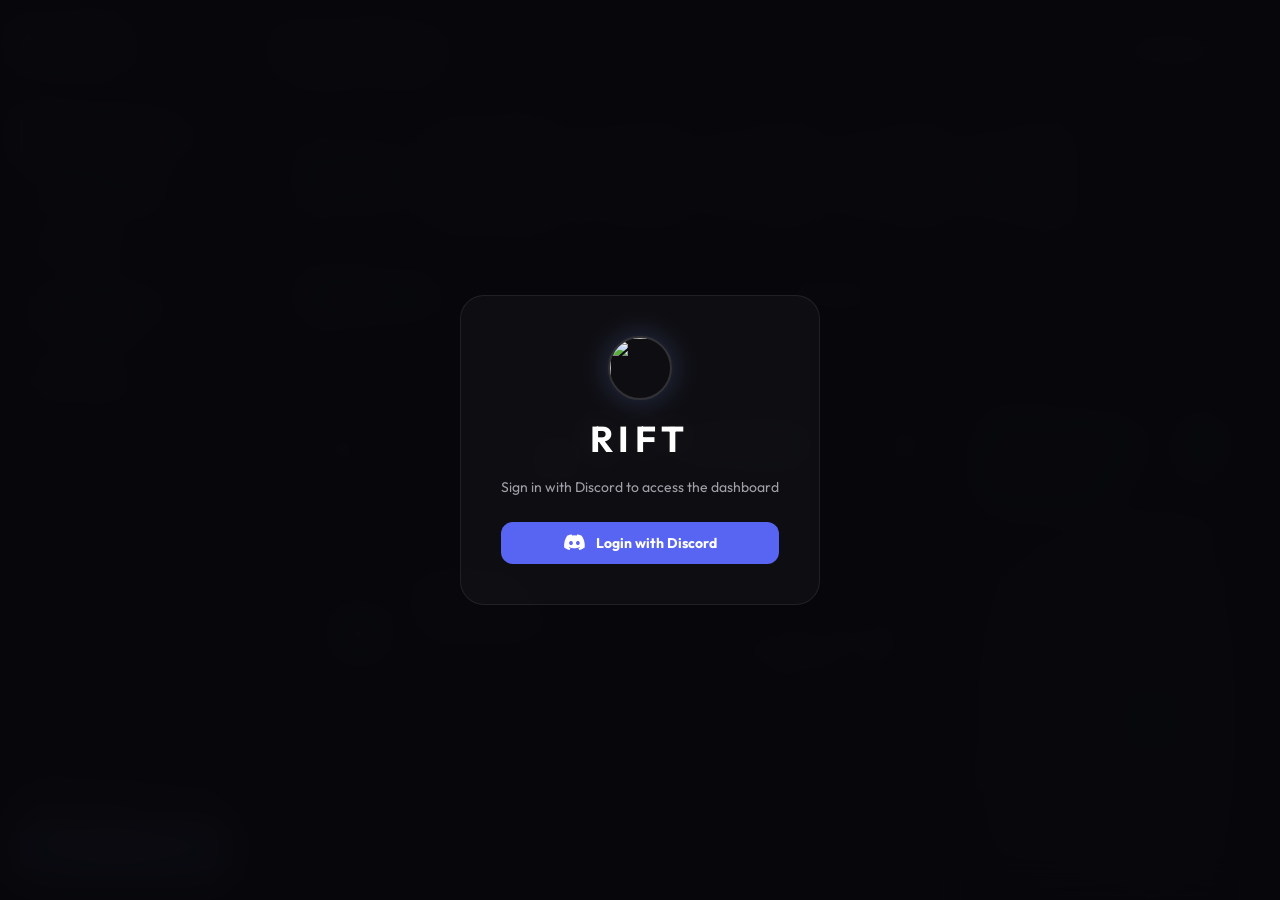
==== commit 28a472a3: "forcenick" ====
--- a/dashboard.html
+++ b/dashboard.html
@@ -7,7 +7,7 @@
     <link rel="icon" type="image/png" href="https://i.postimg.cc/qR4jqJdK/cropped_circle_image.png">
     <link rel="stylesheet" href="assets/css/dashboard.css">
     <link href="https://cdnjs.cloudflare.com/ajax/libs/font-awesome/6.4.0/css/all.min.css" rel="stylesheet">
-    <link href="https://fonts.googleapis.com/css2?family=Outfit:wght@300;400;500;600;700&display=swap" rel="stylesheet">
+    <link href="https://fonts.googleapis.com/css2?family=Outfit:wght@300;400;500;600;700&family=Inter:wght@300;400;500;600;700&family=Space+Grotesk:wght@300;400;500;600;700&family=JetBrains+Mono:wght@400;500;600&family=DM+Sans:wght@300;400;500;600;700&display=swap" rel="stylesheet">
 </head>
 <body class="dark-theme">
     <canvas id="dashboard-stars-canvas"></canvas>
@@ -42,12 +42,17 @@
                     <i class="fa-solid fa-shield-halved"></i>
                     <span>Moderation & Analytics</span>
                 </li>
-                <li class="nav-coming-soon" data-tab="">
+                <li data-tab="settings">
                     <i class="fa-solid fa-sliders"></i>
                     <span>Settings</span>
-                    <span class="coming-soon-badge">COMING SOON</span>
                 </li>
             </ul>
+
+            <!-- Ko-fi tip button -->
+            <a href="https://ko-fi.com/fenruko" target="_blank" class="kofi-btn" title="Support Rift on Ko-fi">
+                <img src="https://storage.ko-fi.com/cdn/cup-border.png" class="kofi-icon" alt="Ko-fi">
+                <span>Support Rift</span>
+            </a>
 
             <div class="sidebar-footer">
                 <div class="user-card" id="userCard">
@@ -75,19 +80,27 @@
                 </div>
             </header>
 
-            <!-- Mobile bottom tab bar -->
-            <nav class="mobile-tab-bar">
-                <button class="mobile-tab active" data-tab="music" onclick="switchMobileTab('music', this)">
+            <!-- Mobile bottom nav — main tab switcher on mobile -->
+            <nav class="mobile-tab-bar" id="mobileTabBar">
+                <button class="mobile-tab active" data-maintab="music" onclick="mobileSwitchTab('music',this)">
                     <i class="fa-solid fa-music"></i>
-                    <span>Player</span>
+                    <span>Music</span>
                 </button>
-                <button class="mobile-tab" data-tab="mobile-lyrics" onclick="switchMobileTab('mobile-lyrics', this)">
-                    <i class="fa-solid fa-microphone-lines"></i>
-                    <span>Lyrics</span>
+                <button class="mobile-tab" data-maintab="stocks" onclick="mobileSwitchTab('stocks',this)">
+                    <i class="fa-solid fa-chart-line"></i>
+                    <span>Stocks</span>
                 </button>
-                <button class="mobile-tab" data-tab="mobile-queue" onclick="switchMobileTab('mobile-queue', this)">
-                    <i class="fa-solid fa-list"></i>
-                    <span>Queue</span>
+                <button class="mobile-tab" data-maintab="lastfm" onclick="mobileSwitchTab('lastfm',this)">
+                    <i class="fa-solid fa-headphones"></i>
+                    <span>Last.fm</span>
+                </button>
+                <button class="mobile-tab" data-maintab="moderation" onclick="mobileSwitchTab('moderation',this)">
+                    <i class="fa-solid fa-shield-halved"></i>
+                    <span>Mod</span>
+                </button>
+                <button class="mobile-tab" data-maintab="settings" onclick="mobileSwitchTab('settings',this)">
+                    <i class="fa-solid fa-sliders"></i>
+                    <span>Settings</span>
                 </button>
             </nav>
 
@@ -107,6 +120,46 @@
                                 <div class="cfy-skeleton"></div>
                                 <div class="cfy-skeleton"></div>
                                 <div class="cfy-skeleton"></div>
+                            </div>
+                        </div>
+                    </div>
+
+                    <!-- Mobile music sub-tabs (player / lyrics / queue) — mobile only -->
+                    <div class="mobile-music-tabs" id="mobileMusicTabs">
+                        <button class="mob-music-tab active" onclick="switchMusicPanel('player',this)">
+                            <i class="fa-solid fa-play"></i> Player
+                        </button>
+                        <button class="mob-music-tab" onclick="switchMusicPanel('lyrics',this)">
+                            <i class="fa-solid fa-microphone-lines"></i> Lyrics
+                        </button>
+                        <button class="mob-music-tab" onclick="switchMusicPanel('queue',this)">
+                            <i class="fa-solid fa-list"></i> Queue
+                        </button>
+                    </div>
+
+                    <!-- Recently Played + Top Songs -->
+                    <div class="music-history-row" id="musicHistoryRow">
+                        <!-- Recently Played -->
+                        <div class="glass music-history-card" id="recentlyPlayedCard">
+                            <div class="music-history-header">
+                                <span class="music-history-label"><i class="fa-solid fa-clock-rotate-left"></i> Recently Played</span>
+                                <button class="btn-icon btn-sm" onclick="loadMusicHistory()" title="Refresh">
+                                    <i class="fa-solid fa-rotate-right"></i>
+                                </button>
+                            </div>
+                            <div class="music-history-scroll" id="recentlyPlayedList">
+                                <div class="music-history-empty"><i class="fa-solid fa-circle-notch fa-spin"></i></div>
+                            </div>
+                        </div>
+
+                        <!-- Top Songs -->
+                        <div class="glass music-history-card" id="topSongsCard">
+                            <div class="music-history-header">
+                                <span class="music-history-label"><i class="fa-solid fa-fire"></i> Top Songs</span>
+                                <span class="music-history-sub">This server</span>
+                            </div>
+                            <div class="music-history-scroll" id="topSongsList">
+                                <div class="music-history-empty"><i class="fa-solid fa-circle-notch fa-spin"></i></div>
                             </div>
                         </div>
                     </div>
@@ -248,14 +301,40 @@
 
                         <div class="music-sidebar glass" id="panelQueue">
                             <div class="queue-header">
-                                <h3>Queue</h3>
-                                <button class="btn-icon btn-sm" onclick="musicControl('clear_queue')" title="Clear Queue">
+                                <div class="queue-tabs">
+                                    <button class="queue-tab active" id="tabQueue" onclick="switchQueueTab('queue')">
+                                        <i class="fa-solid fa-list"></i> Queue
+                                    </button>
+                                    <button class="queue-tab" id="tabPlaylists" onclick="switchQueueTab('playlists')">
+                                        <i class="fa-solid fa-record-vinyl"></i> Playlists
+                                    </button>
+                                </div>
+                                <button class="btn-icon btn-sm" id="queueClearBtn" onclick="musicControl('clear_queue')" title="Clear Queue">
                                     <i class="fa-solid fa-trash-can"></i>
                                 </button>
                             </div>
-                            <ul id="queueList" class="queue-list">
-                                <li class="empty-msg">Queue is empty</li>
-                            </ul>
+
+                            <!-- Queue panel -->
+                            <div id="queuePanel" class="queue-subpanel active">
+                                <ul id="queueList" class="queue-list">
+                                    <li class="empty-msg">Queue is empty</li>
+                                </ul>
+                            </div>
+
+                            <!-- Playlists panel -->
+                            <div id="playlistsPanel" class="queue-subpanel">
+                                <div class="pl-toolbar">
+                                    <button class="pl-new-btn" onclick="openCreatePlaylist()">
+                                        <i class="fa-solid fa-plus"></i> New
+                                    </button>
+                                    <button class="btn-icon btn-sm" onclick="loadPlaylists()" title="Refresh">
+                                        <i class="fa-solid fa-rotate-right"></i>
+                                    </button>
+                                </div>
+                                <div id="playlistList" class="playlist-list">
+                                    <div class="loading-shimmer"></div>
+                                </div>
+                            </div>
                         </div>
                     </div>
                 </section>
@@ -275,6 +354,15 @@
                                     <span class="market-news-ticker" id="marketNewsTicker">Loading market news...</span>
                                 </div>
                                 <div class="stocks-header-right">
+                                    <!-- Server selector for stocks -->
+                                    <div class="tab-guild-dropdown" id="stocksGuildDropdown">
+                                        <div class="tab-guild-selected" id="stocksGuildSelected" onclick="toggleTabGuildDropdown('stocks')">
+                                            <i class="fa-solid fa-server"></i>
+                                            <span id="stocksGuildLabel">Select Server</span>
+                                            <i class="fa-solid fa-chevron-down"></i>
+                                        </div>
+                                        <div class="tab-guild-menu hidden" id="stocksGuildMenu"></div>
+                                    </div>
                                     <div class="stocks-scope-selector">
                                         <button class="scope-btn active" id="scopeGlobal" onclick="setStocksScope('global', this)">
                                             <i class="fa-solid fa-globe"></i> Global
@@ -512,6 +600,18 @@
 
                         <!-- LEFT COLUMN -->
                         <div class="mod-left">
+
+                            <!-- Server selector for moderation -->
+                            <div class="mod-server-row">
+                                <div class="tab-guild-dropdown" id="modGuildDropdown">
+                                    <div class="tab-guild-selected" id="modGuildSelected" onclick="toggleTabGuildDropdown('mod')">
+                                        <i class="fa-solid fa-server"></i>
+                                        <span id="modGuildLabel">Select a Server</span>
+                                        <i class="fa-solid fa-chevron-down"></i>
+                                    </div>
+                                    <div class="tab-guild-menu hidden" id="modGuildMenu"></div>
+                                </div>
+                            </div>
 
                             <!-- Overview Stats -->
                             <div class="mod-stats-row" id="modStatsRow">
@@ -655,6 +755,12 @@
                                     </button>
                                     <button class="mod-action-btn clearwarns" onclick="openActionModal('clearwarns')">
                                         <i class="fa-solid fa-eraser"></i> Clear Warns
+                                    </button>
+                                    <button class="mod-action-btn forcenick" onclick="openActionModal('forcenick')">
+                                        <i class="fa-solid fa-lock"></i> Force Nick
+                                    </button>
+                                    <button class="mod-action-btn forcenick-reset" onclick="openActionModal('forcenick_reset')">
+                                        <i class="fa-solid fa-lock-open"></i> Release Nick
                                     </button>
                                 </div>
                             </div>
@@ -759,6 +865,201 @@
                                     <div class="analytics-chart-label">Messages</div>
                                     <canvas id="anaMsgChart" height="120"></canvas>
                                 </div>
+                            </div>
+                        </div>
+
+                    </div>
+                </section>
+
+                <!-- ══════════════════════════════════════ -->
+                <!--  SETTINGS TAB                          -->
+                <!-- ══════════════════════════════════════ -->
+                <section id="settings" class="tab-pane">
+                    <div class="settings-layout">
+
+                        <!-- Appearance -->
+                        <div class="settings-group glass">
+                            <div class="settings-group-title"><i class="fa-solid fa-palette"></i> Appearance</div>
+
+                            <!-- Accent color -->
+                            <div class="settings-row">
+                                <div class="settings-row-info">
+                                    <span class="settings-row-label">Accent Color</span>
+                                    <span class="settings-row-desc">Primary color used across the dashboard</span>
+                                </div>
+                                <div class="settings-color-swatches" id="accentSwatches">
+                                    <button class="swatch active" data-color="#7289da" style="background:#7289da" onclick="setAccent('#7289da',this)"></button>
+                                    <button class="swatch" data-color="#5865f2" style="background:#5865f2" onclick="setAccent('#5865f2',this)"></button>
+                                    <button class="swatch" data-color="#eb459e" style="background:#eb459e" onclick="setAccent('#eb459e',this)"></button>
+                                    <button class="swatch" data-color="#57f287" style="background:#57f287" onclick="setAccent('#57f287',this)"></button>
+                                    <button class="swatch" data-color="#fee75c" style="background:#fee75c" onclick="setAccent('#fee75c',this)"></button>
+                                    <button class="swatch" data-color="#ed4245" style="background:#ed4245" onclick="setAccent('#ed4245',this)"></button>
+                                    <button class="swatch" data-color="#00d2ff" style="background:#00d2ff" onclick="setAccent('#00d2ff',this)"></button>
+                                    <button class="swatch" data-color="#ff9500" style="background:#ff9500" onclick="setAccent('#ff9500',this)"></button>
+                                    <label class="swatch swatch-custom" title="Custom color">
+                                        <i class="fa-solid fa-eyedropper"></i>
+                                        <input type="color" id="customAccentInput" onchange="setAccent(this.value, null, true)">
+                                    </label>
+                                </div>
+                            </div>
+
+                            <!-- Background style -->
+                            <div class="settings-row">
+                                <div class="settings-row-info">
+                                    <span class="settings-row-label">Background</span>
+                                    <span class="settings-row-desc">Visual style behind the dashboard</span>
+                                </div>
+                                <div class="settings-bg-options" id="bgOptions">
+                                    <button class="bg-opt active" data-bg="stars" onclick="setBg('stars',this)">
+                                        <div class="bg-opt-preview bg-preview-stars"></div>
+                                        <span>Stars</span>
+                                    </button>
+                                    <button class="bg-opt" data-bg="gradient" onclick="setBg('gradient',this)">
+                                        <div class="bg-opt-preview bg-preview-gradient"></div>
+                                        <span>Gradient</span>
+                                    </button>
+                                    <button class="bg-opt" data-bg="dynamic" onclick="setBg('dynamic',this)">
+                                        <div class="bg-opt-preview bg-preview-dynamic"></div>
+                                        <span>Dynamic</span>
+                                    </button>
+                                    <button class="bg-opt" data-bg="mesh" onclick="setBg('mesh',this)">
+                                        <div class="bg-opt-preview bg-preview-mesh"></div>
+                                        <span>Mesh</span>
+                                    </button>
+                                    <button class="bg-opt" data-bg="dark" onclick="setBg('dark',this)">
+                                        <div class="bg-opt-preview bg-preview-dark"></div>
+                                        <span>Minimal</span>
+                                    </button>
+                                    <button class="bg-opt" data-bg="custom-img" onclick="triggerBgUpload()">
+                                        <div class="bg-opt-preview bg-preview-custom"><i class="fa-solid fa-image"></i></div>
+                                        <span>Custom</span>
+                                    </button>
+                                </div>
+                                <input type="file" id="bgImageInput" accept="image/*" style="display:none" onchange="handleBgUpload(this)">
+                            </div>
+
+                            <!-- Sidebar opacity -->
+                            <div class="settings-row">
+                                <div class="settings-row-info">
+                                    <span class="settings-row-label">Sidebar Opacity</span>
+                                    <span class="settings-row-desc">Transparency of the sidebar panel</span>
+                                </div>
+                                <div class="settings-slider-wrap">
+                                    <input type="range" id="sidebarOpacity" min="20" max="95" value="70" class="settings-slider" oninput="setSidebarOpacity(this.value)">
+                                    <span class="settings-slider-val" id="sidebarOpacityVal">70%</span>
+                                </div>
+                            </div>
+
+                            <!-- Glass blur -->
+                            <div class="settings-row">
+                                <div class="settings-row-info">
+                                    <span class="settings-row-label">Glass Blur</span>
+                                    <span class="settings-row-desc">Frosted glass intensity on cards</span>
+                                </div>
+                                <div class="settings-slider-wrap">
+                                    <input type="range" id="glassBlur" min="0" max="30" value="10" class="settings-slider" oninput="setGlassBlur(this.value)">
+                                    <span class="settings-slider-val" id="glassBlurVal">10px</span>
+                                </div>
+                            </div>
+                        </div>
+
+                        <!-- Typography -->
+                        <div class="settings-group glass">
+                            <div class="settings-group-title"><i class="fa-solid fa-font"></i> Typography</div>
+
+                            <div class="settings-row">
+                                <div class="settings-row-info">
+                                    <span class="settings-row-label">Font</span>
+                                    <span class="settings-row-desc">Interface font family</span>
+                                </div>
+                                <div class="settings-font-options" id="fontOptions">
+                                    <button class="font-opt active" data-font="Outfit" onclick="setFont('Outfit',this)" style="font-family:'Outfit'">Outfit</button>
+                                    <button class="font-opt" data-font="Inter" onclick="setFont('Inter',this)" style="font-family:'Inter'">Inter</button>
+                                    <button class="font-opt" data-font="'Space Grotesk'" onclick="setFont(&quot;Space Grotesk&quot;,this)" style="font-family:'Space Grotesk'">Space Grotesk</button>
+                                    <button class="font-opt" data-font="'JetBrains Mono'" onclick="setFont(&quot;JetBrains Mono&quot;,this)" style="font-family:'JetBrains Mono'">JetBrains Mono</button>
+                                    <button class="font-opt" data-font="'DM Sans'" onclick="setFont(&quot;DM Sans&quot;,this)" style="font-family:'DM Sans'">DM Sans</button>
+                                </div>
+                            </div>
+
+                            <div class="settings-row">
+                                <div class="settings-row-info">
+                                    <span class="settings-row-label">Font Size</span>
+                                    <span class="settings-row-desc">Base interface text size</span>
+                                </div>
+                                <div class="settings-slider-wrap">
+                                    <input type="range" id="fontSize" min="12" max="18" value="14" class="settings-slider" oninput="setFontSize(this.value)">
+                                    <span class="settings-slider-val" id="fontSizeVal">14px</span>
+                                </div>
+                            </div>
+                        </div>
+
+                        <!-- Preferences -->
+                        <div class="settings-group glass">
+                            <div class="settings-group-title"><i class="fa-solid fa-toggle-on"></i> Preferences</div>
+
+                            <div class="settings-row">
+                                <div class="settings-row-info">
+                                    <span class="settings-row-label">Show Waveform</span>
+                                    <span class="settings-row-desc">Animated bars in music player</span>
+                                </div>
+                                <label class="settings-toggle">
+                                    <input type="checkbox" id="prefWaveform" checked onchange="savePref('waveform', this.checked)">
+                                    <span class="toggle-track"><span class="toggle-thumb"></span></span>
+                                </label>
+                            </div>
+
+                            <div class="settings-row">
+                                <div class="settings-row-info">
+                                    <span class="settings-row-label">Auto-scroll Lyrics</span>
+                                    <span class="settings-row-desc">Lyrics follow the current line automatically</span>
+                                </div>
+                                <label class="settings-toggle">
+                                    <input type="checkbox" id="prefAutoScroll" checked onchange="savePref('autoScroll', this.checked)">
+                                    <span class="toggle-track"><span class="toggle-thumb"></span></span>
+                                </label>
+                            </div>
+
+                            <div class="settings-row">
+                                <div class="settings-row-info">
+                                    <span class="settings-row-label">Compact Queue</span>
+                                    <span class="settings-row-desc">Smaller queue items, more tracks visible</span>
+                                </div>
+                                <label class="settings-toggle">
+                                    <input type="checkbox" id="prefCompactQueue" onchange="savePref('compactQueue', this.checked)">
+                                    <span class="toggle-track"><span class="toggle-thumb"></span></span>
+                                </label>
+                            </div>
+
+                            <div class="settings-row">
+                                <div class="settings-row-info">
+                                    <span class="settings-row-label">Stars Background</span>
+                                    <span class="settings-row-desc">Falling stars canvas animation</span>
+                                </div>
+                                <label class="settings-toggle">
+                                    <input type="checkbox" id="prefStars" checked onchange="savePref('stars', this.checked)">
+                                    <span class="toggle-track"><span class="toggle-thumb"></span></span>
+                                </label>
+                            </div>
+                        </div>
+
+                        <!-- Danger zone -->
+                        <div class="settings-group glass settings-danger">
+                            <div class="settings-group-title"><i class="fa-solid fa-triangle-exclamation"></i> Account</div>
+                            <div class="settings-row">
+                                <div class="settings-row-info">
+                                    <span class="settings-row-label">Reset All Settings</span>
+                                    <span class="settings-row-desc">Restore defaults and clear all customizations</span>
+                                </div>
+                                <button class="settings-reset-btn" onclick="resetAllSettings()">Reset</button>
+                            </div>
+                            <div class="settings-row">
+                                <div class="settings-row-info">
+                                    <span class="settings-row-label">Log Out</span>
+                                    <span class="settings-row-desc">Sign out of your Discord account</span>
+                                </div>
+                                <button class="settings-logout-btn" onclick="logout()">
+                                    <i class="fa-solid fa-right-from-bracket"></i> Log Out
+                                </button>
                             </div>
                         </div>
 
@@ -834,6 +1135,7 @@
     <script src="assets/js/stocks.js"></script>
     <script src="assets/js/lastfm.js"></script>
     <script src="assets/js/moderation.js"></script>
+    <script src="assets/js/settings.js"></script>
     <script>
         function openSidebar() {
             document.getElementById('sidebar').classList.add('open');
@@ -845,31 +1147,69 @@
             document.getElementById('sidebarOverlay').classList.remove('active');
             document.body.style.overflow = '';
         }
-        function switchMobileTab(tab, btn) {
-            // Update bottom tab active state
+
+        // Mobile: switch main tabs via bottom nav
+        window.mobileSwitchTab = function(tab, btn) {
+            if (window.innerWidth > 768) return;
+            // Activate section
+            document.querySelectorAll('.tab-pane').forEach(p => p.classList.remove('active'));
+            const section = document.getElementById(tab);
+            if (section) section.classList.add('active');
+            // Update bottom nav
             document.querySelectorAll('.mobile-tab').forEach(t => t.classList.remove('active'));
-            btn.classList.add('active');
-
-            // On mobile, show/hide the three panels
-            const player  = document.querySelector('.player-main');
-            const lyrics  = document.querySelector('.lyrics-panel');
-            const queue   = document.querySelector('.music-sidebar');
-
-            if (window.innerWidth <= 768) {
-                player.style.display  = tab === 'music'          ? 'flex' : 'none';
-                lyrics.style.display  = tab === 'mobile-lyrics'  ? 'flex' : 'none';
-                queue.style.display   = tab === 'mobile-queue'   ? 'flex' : 'none';
-            }
-        }
+            if (btn) btn.classList.add('active');
+            // Update top bar title
+            const titles = { music:'Music Player', stocks:'Stock Market', lastfm:'Last.fm',
+                             moderation:'Moderation & Analytics', settings:'Settings' };
+            const titleEl = document.getElementById('activeTabTitle');
+            if (titleEl) titleEl.textContent = titles[tab] || tab;
+            // Fire init hooks
+            if (tab === 'stocks'     && typeof window.initStocks     === 'function') window.initStocks();
+            if (tab === 'lastfm'     && typeof window.initLastfm     === 'function') window.initLastfm();
+            if (tab === 'moderation' && typeof window.initModeration === 'function') window.initModeration();
+            if (tab === 'settings'   && typeof window.initSettings   === 'function') window.initSettings();
+            // Also sync desktop sidebar nav highlight
+            document.querySelectorAll('.nav-links li').forEach(l => {
+                l.classList.toggle('active', l.dataset.tab === tab);
+            });
+            // Reset music sub-tab to player when switching back
+            if (tab === 'music') switchMusicPanel('player', document.querySelector('.mob-music-tab'));
+        };
+
+        // Mobile: switch music sub-panels
+        window.switchMusicPanel = function(panel, btn) {
+            const player = document.getElementById('panelPlayer');
+            const lyrics = document.getElementById('panelLyrics');
+            const queue  = document.getElementById('panelQueue');
+            const resL   = document.getElementById('resizerLeft');
+            const resR   = document.getElementById('resizerRight');
+            if (window.innerWidth > 768) return;
+            [player, lyrics, queue, resL, resR].forEach(el => el && (el.style.display = 'none'));
+            if (panel === 'player') { if (player) player.style.display = 'flex'; }
+            if (panel === 'lyrics') { if (lyrics) lyrics.style.display = 'flex'; }
+            if (panel === 'queue')  { if (queue)  queue.style.display  = 'flex'; }
+            document.querySelectorAll('.mob-music-tab').forEach(t => t.classList.remove('active'));
+            if (btn) btn.classList.add('active');
+        };
 
         // On resize, restore desktop layout
         window.addEventListener('resize', () => {
             if (window.innerWidth > 768) {
-                document.querySelector('.player-main').style.display  = '';
-                document.querySelector('.lyrics-panel').style.display = '';
-                document.querySelector('.music-sidebar').style.display = '';
+                const player = document.getElementById('panelPlayer');
+                const lyrics = document.getElementById('panelLyrics');
+                const queue  = document.getElementById('panelQueue');
+                const resL   = document.getElementById('resizerLeft');
+                const resR   = document.getElementById('resizerRight');
+                [player, lyrics, queue, resL, resR].forEach(el => el && (el.style.display = ''));
                 closeSidebar();
             }
         });
+
+        // Init: on mobile, hide lyrics/queue panels by default
+        if (window.innerWidth <= 768) {
+            document.addEventListener('DOMContentLoaded', () => {
+                switchMusicPanel('player', document.querySelector('.mob-music-tab'));
+            });
+        }
     </script>
 </html>
--- a/assets/css/dashboard.css
+++ b/assets/css/dashboard.css
@@ -4066,4 +4066,1025 @@
 .fix-result.hidden { display: none; }
 .fix-result.running { background: rgba(114,137,218,0.1); color: var(--primary); border: 1px solid rgba(114,137,218,0.2); }
 .fix-result.success { background: rgba(67,181,129,0.12); color: var(--success); border: 1px solid rgba(67,181,129,0.2); }
-.fix-result.error   { background: rgba(240,71,71,0.1); color: var(--danger); border: 1px solid rgba(240,71,71,0.2); }+.fix-result.error   { background: rgba(240,71,71,0.1); color: var(--danger); border: 1px solid rgba(240,71,71,0.2); }
+
+/* ═══════════════════════════════════════════
+   KO-FI TIP BUTTON
+═══════════════════════════════════════════ */
+.kofi-btn {
+    display: flex;
+    align-items: center;
+    gap: 8px;
+    padding: 9px 14px;
+    margin: 14px 0 0;
+    background: rgba(255,94,58,0.1);
+    border: 1px solid rgba(255,94,58,0.25);
+    border-radius: 10px;
+    color: #ff6e47;
+    font-size: 12px;
+    font-weight: 600;
+    text-decoration: none;
+    transition: 0.2s;
+    letter-spacing: 0.2px;
+}
+
+.kofi-btn:hover {
+    background: rgba(255,94,58,0.18);
+    border-color: rgba(255,94,58,0.45);
+    transform: translateY(-1px);
+    box-shadow: 0 4px 14px rgba(255,94,58,0.18);
+}
+
+.kofi-icon {
+    width: 20px;
+    height: 20px;
+    object-fit: contain;
+    filter: saturate(1.2);
+}
+
+/* ═══════════════════════════════════════════
+   QUEUE TABS + PLAYLISTS
+═══════════════════════════════════════════ */
+.queue-tabs {
+    display: flex;
+    gap: 2px;
+    flex: 1;
+}
+
+.queue-tab {
+    background: none;
+    border: none;
+    color: var(--text-muted);
+    font-size: 12px;
+    font-weight: 600;
+    padding: 5px 10px;
+    cursor: pointer;
+    border-radius: 7px;
+    transition: 0.15s;
+    font-family: 'Outfit', sans-serif;
+    display: flex;
+    align-items: center;
+    gap: 5px;
+}
+
+.queue-tab:hover { color: var(--text-main); background: rgba(255,255,255,0.04); }
+.queue-tab.active { color: var(--primary); background: rgba(114,137,218,0.12); }
+
+.queue-subpanel { display: none; flex-direction: column; flex: 1; min-height: 0; }
+.queue-subpanel.active { display: flex; }
+
+.pl-toolbar {
+    display: flex;
+    justify-content: space-between;
+    align-items: center;
+    margin-bottom: 10px;
+}
+
+.pl-new-btn {
+    background: rgba(114,137,218,0.15);
+    border: 1px solid rgba(114,137,218,0.25);
+    border-radius: 8px;
+    color: var(--primary);
+    font-size: 12px;
+    font-weight: 600;
+    padding: 5px 12px;
+    cursor: pointer;
+    display: flex;
+    align-items: center;
+    gap: 6px;
+    transition: 0.15s;
+    font-family: 'Outfit', sans-serif;
+}
+
+.pl-new-btn:hover { background: rgba(114,137,218,0.25); }
+
+.playlist-list {
+    display: flex;
+    flex-direction: column;
+    gap: 6px;
+    overflow-y: auto;
+    flex: 1;
+}
+
+.playlist-list::-webkit-scrollbar { width: 4px; }
+.playlist-list::-webkit-scrollbar-thumb { background: rgba(255,255,255,0.08); border-radius: 2px; }
+
+.pl-empty {
+    display: flex;
+    flex-direction: column;
+    align-items: center;
+    gap: 6px;
+    padding: 24px 0;
+    color: var(--text-muted);
+    font-size: 13px;
+}
+
+.pl-empty i { font-size: 28px; opacity: 0.3; }
+.pl-empty-sub { font-size: 11px; opacity: 0.6; }
+
+.pl-card {
+    background: rgba(0,0,0,0.2);
+    border: 1px solid var(--glass-border);
+    border-radius: 10px;
+    overflow: hidden;
+    transition: border-color 0.15s;
+    cursor: pointer;
+}
+
+.pl-card:hover { border-color: rgba(114,137,218,0.3); }
+.pl-card.active { border-color: rgba(114,137,218,0.4); }
+
+.pl-card-main {
+    display: flex;
+    align-items: center;
+    gap: 10px;
+    padding: 9px 10px;
+}
+
+.pl-card-icon {
+    width: 32px;
+    height: 32px;
+    border-radius: 8px;
+    background: rgba(114,137,218,0.15);
+    display: flex;
+    align-items: center;
+    justify-content: center;
+    color: var(--primary);
+    font-size: 14px;
+    flex-shrink: 0;
+}
+
+.pl-card-info { flex: 1; overflow: hidden; }
+.pl-card-name { display: block; font-size: 12px; font-weight: 600; white-space: nowrap; overflow: hidden; text-overflow: ellipsis; }
+.pl-card-meta { display: block; font-size: 10px; color: var(--text-muted); }
+
+.pl-card-actions {
+    display: flex;
+    gap: 3px;
+    opacity: 0;
+    transition: opacity 0.15s;
+}
+
+.pl-card:hover .pl-card-actions { opacity: 1; }
+
+.pl-btn-play, .pl-btn-shuffle, .pl-btn-delete {
+    width: 26px;
+    height: 26px;
+    border-radius: 6px;
+    border: none;
+    cursor: pointer;
+    display: flex;
+    align-items: center;
+    justify-content: center;
+    font-size: 11px;
+    transition: 0.15s;
+}
+
+.pl-btn-play   { background: rgba(67,181,129,0.15); color: var(--success); }
+.pl-btn-play:hover { background: rgba(67,181,129,0.3); }
+.pl-btn-shuffle{ background: rgba(114,137,218,0.15); color: var(--primary); }
+.pl-btn-shuffle:hover { background: rgba(114,137,218,0.3); }
+.pl-btn-delete { background: rgba(240,71,71,0.12); color: var(--danger); }
+.pl-btn-delete:hover { background: rgba(240,71,71,0.25); }
+
+.pl-tracks {
+    border-top: 1px solid rgba(255,255,255,0.05);
+    padding: 6px 0;
+    max-height: 200px;
+    overflow-y: auto;
+}
+
+.pl-tracks-empty { padding: 8px 10px; font-size: 11px; color: var(--text-muted); }
+
+.pl-track-row {
+    display: flex;
+    align-items: center;
+    gap: 8px;
+    padding: 5px 10px;
+    font-size: 11px;
+    transition: background 0.1s;
+}
+
+.pl-track-row:hover { background: rgba(255,255,255,0.03); }
+.pl-track-num  { color: var(--text-muted); min-width: 14px; text-align: right; font-size: 10px; }
+.pl-track-info { flex: 1; overflow: hidden; }
+.pl-track-title { display: block; font-weight: 500; white-space: nowrap; overflow: hidden; text-overflow: ellipsis; }
+.pl-track-artist { display: block; color: var(--text-muted); font-size: 10px; }
+.pl-track-dur  { color: var(--text-muted); font-size: 10px; white-space: nowrap; }
+
+.pl-track-remove {
+    background: none;
+    border: none;
+    color: rgba(240,71,71,0.4);
+    cursor: pointer;
+    padding: 2px 4px;
+    border-radius: 4px;
+    font-size: 11px;
+    opacity: 0;
+    transition: 0.15s;
+}
+
+.pl-track-row:hover .pl-track-remove { opacity: 1; }
+.pl-track-remove:hover { color: var(--danger); background: rgba(240,71,71,0.1); }
+
+.pl-public-row {
+    display: flex;
+    align-items: center;
+    gap: 8px;
+    font-size: 13px;
+    color: var(--text-muted);
+    cursor: pointer;
+    margin-top: 2px;
+}
+
+.queue-list--compact .queue-item { padding: 5px 8px; }
+.queue-list--compact .q-thumb { width: 28px; height: 28px; }
+.queue-list--compact .q-title { font-size: 11px; }
+.queue-list--compact .q-author { font-size: 10px; }
+
+/* ═══════════════════════════════════════════
+   SETTINGS TAB
+═══════════════════════════════════════════ */
+.settings-layout {
+    display: grid;
+    grid-template-columns: 1fr 1fr;
+    gap: 18px;
+    padding-bottom: 20px;
+}
+
+.settings-group {
+    padding: 22px;
+    border-radius: 16px;
+    display: flex;
+    flex-direction: column;
+    gap: 0;
+}
+
+.settings-group-title {
+    font-size: 11px;
+    font-weight: 700;
+    color: var(--text-muted);
+    text-transform: uppercase;
+    letter-spacing: 1px;
+    margin-bottom: 18px;
+    display: flex;
+    align-items: center;
+    gap: 8px;
+}
+
+.settings-group-title i { color: var(--primary); }
+
+.settings-danger .settings-group-title { color: rgba(240,71,71,0.7); }
+.settings-danger .settings-group-title i { color: var(--danger); }
+
+.settings-row {
+    display: flex;
+    align-items: center;
+    justify-content: space-between;
+    gap: 16px;
+    padding: 14px 0;
+    border-bottom: 1px solid rgba(255,255,255,0.04);
+}
+
+.settings-row:last-child { border-bottom: none; padding-bottom: 0; }
+.settings-row:first-of-type { padding-top: 0; }
+
+.settings-row-info { flex: 1; min-width: 0; }
+.settings-row-label { display: block; font-size: 13px; font-weight: 600; }
+.settings-row-desc  { display: block; font-size: 11px; color: var(--text-muted); margin-top: 2px; line-height: 1.4; }
+
+/* Color swatches */
+.settings-color-swatches {
+    display: flex;
+    gap: 6px;
+    flex-wrap: wrap;
+    align-items: center;
+}
+
+.swatch {
+    width: 24px;
+    height: 24px;
+    border-radius: 50%;
+    border: 2px solid transparent;
+    cursor: pointer;
+    transition: transform 0.15s, border-color 0.15s;
+    flex-shrink: 0;
+}
+
+.swatch:hover { transform: scale(1.15); }
+.swatch.active { border-color: white; box-shadow: 0 0 0 3px rgba(255,255,255,0.15); }
+
+.swatch-custom {
+    background: conic-gradient(from 0deg, red, yellow, lime, cyan, blue, magenta, red);
+    display: flex;
+    align-items: center;
+    justify-content: center;
+    font-size: 10px;
+    color: white;
+    cursor: pointer;
+    filter: drop-shadow(0 0 1px rgba(0,0,0,0.5));
+}
+
+.swatch-custom input { display: none; }
+
+/* Background options */
+.settings-bg-options {
+    display: flex;
+    gap: 8px;
+    flex-wrap: wrap;
+}
+
+.bg-opt {
+    display: flex;
+    flex-direction: column;
+    align-items: center;
+    gap: 5px;
+    background: none;
+    border: 2px solid rgba(255,255,255,0.06);
+    border-radius: 10px;
+    padding: 6px;
+    cursor: pointer;
+    transition: 0.2s;
+    color: var(--text-muted);
+    font-size: 10px;
+    font-family: 'Outfit', sans-serif;
+    font-weight: 600;
+}
+
+.bg-opt:hover { border-color: rgba(255,255,255,0.2); color: var(--text-main); }
+.bg-opt.active { border-color: var(--primary); color: var(--primary); }
+
+.bg-opt-preview {
+    width: 44px;
+    height: 30px;
+    border-radius: 6px;
+    overflow: hidden;
+}
+
+.bg-preview-stars   { background: #0c0c0e; }
+.bg-preview-gradient{ background: linear-gradient(135deg, #1a1a2e, #16213e); }
+.bg-preview-dynamic { background: linear-gradient(135deg, #1a0a2e, #0e1a2e, #0a1e1a); background-size: 200%; animation: shimmer 2s infinite; }
+.bg-preview-mesh    { background: radial-gradient(at 30% 30%, #1a1040 0%, transparent 60%), radial-gradient(at 70% 70%, #0a1a30 0%, transparent 60%), #090910; }
+.bg-preview-dark    { background: #08080c; }
+.bg-preview-custom  { background: rgba(255,255,255,0.05); display: flex; align-items: center; justify-content: center; color: var(--text-muted); font-size: 14px; }
+
+/* Slider */
+.settings-slider-wrap {
+    display: flex;
+    align-items: center;
+    gap: 10px;
+    min-width: 160px;
+}
+
+.settings-slider {
+    flex: 1;
+    -webkit-appearance: none;
+    height: 4px;
+    border-radius: 2px;
+    background: rgba(255,255,255,0.1);
+    outline: none;
+    cursor: pointer;
+}
+
+.settings-slider::-webkit-slider-thumb {
+    -webkit-appearance: none;
+    width: 16px;
+    height: 16px;
+    border-radius: 50%;
+    background: var(--primary);
+    cursor: pointer;
+    box-shadow: 0 0 6px var(--primary-glow);
+    transition: box-shadow 0.15s;
+}
+
+.settings-slider::-webkit-slider-thumb:hover {
+    box-shadow: 0 0 10px var(--primary-glow);
+}
+
+.settings-slider-val {
+    font-size: 12px;
+    color: var(--text-muted);
+    min-width: 36px;
+    text-align: right;
+}
+
+/* Font options */
+.settings-font-options {
+    display: flex;
+    gap: 6px;
+    flex-wrap: wrap;
+}
+
+.font-opt {
+    background: rgba(255,255,255,0.04);
+    border: 1px solid rgba(255,255,255,0.07);
+    border-radius: 8px;
+    color: var(--text-muted);
+    font-size: 12px;
+    padding: 5px 12px;
+    cursor: pointer;
+    transition: 0.15s;
+}
+
+.font-opt:hover { color: var(--text-main); border-color: rgba(255,255,255,0.15); }
+.font-opt.active { background: rgba(114,137,218,0.15); border-color: var(--primary); color: var(--primary); }
+
+/* Toggle switch */
+.settings-toggle {
+    display: flex;
+    align-items: center;
+    cursor: pointer;
+    flex-shrink: 0;
+}
+
+.settings-toggle input { display: none; }
+
+.toggle-track {
+    width: 42px;
+    height: 24px;
+    border-radius: 12px;
+    background: rgba(255,255,255,0.1);
+    border: 1px solid rgba(255,255,255,0.08);
+    display: flex;
+    align-items: center;
+    padding: 2px;
+    transition: background 0.2s, border-color 0.2s;
+    position: relative;
+}
+
+.settings-toggle input:checked + .toggle-track {
+    background: var(--primary);
+    border-color: var(--primary);
+}
+
+.toggle-thumb {
+    width: 18px;
+    height: 18px;
+    border-radius: 50%;
+    background: white;
+    box-shadow: 0 1px 4px rgba(0,0,0,0.4);
+    transition: transform 0.2s cubic-bezier(0.25,1,0.5,1);
+    flex-shrink: 0;
+}
+
+.settings-toggle input:checked + .toggle-track .toggle-thumb {
+    transform: translateX(18px);
+}
+
+/* Reset/logout buttons */
+.settings-reset-btn {
+    background: rgba(255,255,255,0.05);
+    border: 1px solid var(--glass-border);
+    border-radius: 8px;
+    color: var(--text-muted);
+    font-size: 12px;
+    font-weight: 600;
+    padding: 6px 16px;
+    cursor: pointer;
+    transition: 0.15s;
+    font-family: 'Outfit', sans-serif;
+    white-space: nowrap;
+}
+
+.settings-reset-btn:hover {
+    color: var(--text-main);
+    border-color: rgba(255,255,255,0.2);
+}
+
+.settings-logout-btn {
+    background: rgba(240,71,71,0.1);
+    border: 1px solid rgba(240,71,71,0.2);
+    border-radius: 8px;
+    color: var(--danger);
+    font-size: 12px;
+    font-weight: 600;
+    padding: 6px 14px;
+    cursor: pointer;
+    transition: 0.15s;
+    font-family: 'Outfit', sans-serif;
+    display: flex;
+    align-items: center;
+    gap: 7px;
+    white-space: nowrap;
+}
+
+.settings-logout-btn:hover {
+    background: rgba(240,71,71,0.2);
+}
+
+/* Settings toast */
+.settings-toast {
+    position: fixed;
+    bottom: 80px;
+    left: 50%;
+    transform: translateX(-50%) translateY(12px);
+    background: rgba(10,10,14,0.97);
+    border: 1px solid rgba(114,137,218,0.3);
+    border-radius: 10px;
+    padding: 9px 20px;
+    font-size: 13px;
+    font-weight: 600;
+    color: var(--primary);
+    z-index: 9997;
+    opacity: 0;
+    transition: opacity 0.2s, transform 0.2s;
+    pointer-events: none;
+}
+
+.settings-toast.show { opacity: 1; transform: translateX(-50%) translateY(0); }
+.settings-toast.error { border-color: rgba(240,71,71,0.3); color: var(--danger); }
+
+/* Settings responsive */
+@media (max-width: 900px) {
+    .settings-layout { grid-template-columns: 1fr; }
+    .settings-row { flex-direction: column; align-items: flex-start; gap: 10px; }
+    .settings-slider-wrap { width: 100%; }
+}
+
+/* ═══════════════════════════════════════════
+   MOBILE MUSIC SUB-TABS
+═══════════════════════════════════════════ */
+.mobile-music-tabs {
+    display: none; /* shown only on mobile via media query */
+    gap: 6px;
+    margin-bottom: 12px;
+}
+
+.mob-music-tab {
+    flex: 1;
+    background: rgba(255,255,255,0.04);
+    border: 1px solid var(--glass-border);
+    border-radius: 10px;
+    color: var(--text-muted);
+    font-size: 12px;
+    font-weight: 600;
+    padding: 8px 6px;
+    cursor: pointer;
+    display: flex;
+    align-items: center;
+    justify-content: center;
+    gap: 6px;
+    transition: 0.15s;
+    font-family: 'Outfit', sans-serif;
+}
+
+.mob-music-tab.active {
+    background: rgba(114,137,218,0.15);
+    border-color: rgba(114,137,218,0.35);
+    color: var(--primary);
+}
+
+/* ═══════════════════════════════════════════
+   MOBILE — COMPLETE REDESIGN ≤768px
+═══════════════════════════════════════════ */
+@media (max-width: 768px) {
+
+    /* ── Layout foundation ─────────────────── */
+    body { overflow: hidden; }
+
+    .glass-container { flex-direction: column; }
+
+    .sidebar {
+        position: fixed;
+        left: -290px;
+        top: 0; bottom: 0;
+        width: 270px;
+        z-index: 200;
+        transition: left 0.3s cubic-bezier(0.25,1,0.5,1);
+        padding: 24px 18px;
+    }
+    .sidebar.open { left: 0; }
+    .sidebar-close { display: block; }
+    .sidebar-header .logo { margin-bottom: 28px; }
+    .hamburger { display: flex; }
+
+    .content-scroll-area {
+        padding: 0 12px 72px;
+        overflow-y: auto;
+        height: calc(100dvh - 58px - 62px);
+        -webkit-overflow-scrolling: touch;
+    }
+
+    .top-bar { padding: 12px 14px; }
+    .top-bar h1 { font-size: 17px; }
+
+    /* ── Mobile bottom nav ─────────────────── */
+    .mobile-tab-bar {
+        display: flex;
+        height: 62px;
+        padding-bottom: env(safe-area-inset-bottom, 0px);
+    }
+
+    .mobile-tab { font-size: 9px; gap: 2px; }
+    .mobile-tab i { font-size: 17px; }
+
+    /* ── Music sub-tabs ────────────────────── */
+    .mobile-music-tabs { display: flex; }
+
+    /* ── Music layout ──────────────────────── */
+    .music-layout {
+        display: flex;
+        flex-direction: column;
+        height: auto;
+        gap: 0;
+        overflow: visible;
+    }
+
+    .panel-resizer { display: none; }
+
+    #panelPlayer {
+        width: 100% !important;
+        min-width: unset;
+        max-width: unset;
+        flex: none;
+        border-radius: 16px;
+        padding: 16px;
+        display: flex;
+        flex-direction: column;
+    }
+
+    #panelLyrics {
+        width: 100% !important;
+        flex: none;
+        height: calc(100dvh - 190px);
+        border-radius: 16px;
+        padding: 14px;
+        display: none; /* shown by switchMusicPanel */
+    }
+
+    #panelQueue {
+        width: 100% !important;
+        flex: none;
+        height: calc(100dvh - 190px);
+        border-radius: 16px;
+        padding: 14px;
+        display: none; /* shown by switchMusicPanel */
+    }
+
+    /* CFY bar horizontal scroll on mobile */
+    .cfy-bar {
+        padding: 10px 12px;
+        gap: 10px;
+    }
+    .cfy-label span { display: none; } /* just icon on mobile */
+    .cfy-card { width: 100px; }
+    .cfy-art  { width: 100px; height: 75px; }
+
+    /* Compact now playing */
+    .now-playing-compact {
+        gap: 14px;
+        padding: 8px 0 12px;
+    }
+    .album-art-compact { width: 76px; height: 76px; border-radius: 12px; }
+    .track-details-compact h2 { font-size: 15px; }
+    .track-details-compact p  { font-size: 12px; }
+
+    /* Controls */
+    .player-controls { gap: 12px; }
+    .control-buttons { gap: 14px; justify-content: center; }
+    .btn-main { width: 48px; height: 48px; font-size: 18px; }
+    .btn-icon.btn-sm { font-size: 16px; }
+    .ctrl-tooltip { display: none; }
+    .volume-control { gap: 8px; }
+
+    /* Player top row */
+    .player-top-row { gap: 8px; margin-bottom: 10px; }
+    .fix-audio-btn span { display: none; }
+    .fix-audio-btn { padding: 8px 10px; }
+
+    /* ── Stocks tab ────────────────────────── */
+    .stocks-layout {
+        grid-template-columns: 1fr;
+        height: auto;
+        overflow: visible;
+    }
+    .stocks-sidebar {
+        display: flex;
+        flex-direction: column;
+        gap: 12px;
+    }
+    .market-table-header,
+    .market-row {
+        grid-template-columns: 48px 1fr 78px 68px;
+    }
+    .market-sector-tag, .market-trend { display: none; }
+    .stock-chart-card canvas { height: 140px !important; }
+
+    /* ── Last.fm tab ───────────────────────── */
+    .lastfm-layout {
+        grid-template-columns: 1fr;
+        height: auto;
+        overflow: visible;
+    }
+    .lastfm-sidebar { flex-direction: column; }
+    .lastfm-heatmap-card { padding: 14px; }
+    .lastfm-profile-inner { flex-direction: column; align-items: flex-start; }
+    .lastfm-profile-stats { gap: 8px; }
+    .lastfm-chart-card canvas { max-height: 160px; }
+
+    /* ── Moderation tab ────────────────────── */
+    .mod-layout {
+        grid-template-columns: 1fr;
+        gap: 12px;
+    }
+    .mod-right {
+        display: flex;
+        flex-direction: column;
+        gap: 12px;
+    }
+    .mod-stats-row {
+        grid-template-columns: repeat(3, 1fr);
+        gap: 8px;
+    }
+    .mod-stats-row .mod-stat-card:nth-child(n+4) { display: none; } /* hide last 2 on tiny */
+    .mod-stat-card { padding: 10px 12px; }
+    .mod-stat-val { font-size: 18px; }
+    .mod-action-grid { grid-template-columns: 1fr 1fr; gap: 6px; }
+    .mod-log-section { padding: 14px; }
+    .mod-log-row {
+        grid-template-columns: 80px 1fr;
+        font-size: 11px;
+    }
+    .mod-log-target, .mod-log-mod, .mod-log-time, .mod-log-reason { }
+    .mod-log-mod, .mod-log-time { display: none; }
+    .mod-log-filters { flex-wrap: wrap; gap: 6px; }
+    .mod-filter-input { width: 100%; }
+    .mod-autocomplete { width: calc(100vw - 48px); }
+    .mod-user-header { gap: 10px; }
+    .mod-user-avatar { width: 48px; height: 48px; }
+    .mod-user-display { font-size: 15px; }
+
+    /* Analytics mobile */
+    .analytics-section { padding: 14px; }
+    .analytics-stats-row { grid-template-columns: repeat(3, 1fr); gap: 6px; }
+    .analytics-stat-card { padding: 10px; gap: 8px; }
+    .analytics-stat-val { font-size: 16px; }
+    .analytics-charts-grid { grid-template-columns: 1fr; }
+
+    /* ── Settings tab ──────────────────────── */
+    .settings-layout { grid-template-columns: 1fr; gap: 12px; }
+    .settings-group { padding: 16px; }
+    .settings-row {
+        flex-direction: column;
+        align-items: flex-start;
+        gap: 10px;
+        padding: 12px 0;
+    }
+    .settings-color-swatches { flex-wrap: wrap; }
+    .settings-bg-options { gap: 6px; }
+    .bg-opt { padding: 5px; }
+    .bg-opt-preview { width: 38px; height: 26px; }
+    .settings-slider-wrap { width: 100%; }
+    .settings-font-options { gap: 5px; }
+    .font-opt { font-size: 11px; padding: 5px 10px; }
+
+    /* ── Modals ────────────────────────────── */
+    .mod-modal { margin: 0 12px; max-width: calc(100vw - 24px); }
+    .discord-profile-popup {
+        width: calc(100vw - 24px);
+        left: 12px !important;
+        bottom: 72px !important;
+    }
+
+    /* ── Misc ─────────────────────────────── */
+    @media (max-width: 380px) {
+        #connectionStatus { display: none; }
+        .top-bar h1 { font-size: 15px; }
+        .mod-stats-row .mod-stat-card:nth-child(n+3) { display: none; }
+    }
+}
+
+/* ── Touch: larger tap targets ─────────────── */
+@media (hover: none) {
+    .btn-icon { min-width: 40px; min-height: 40px; }
+    .queue-item { padding: 10px; }
+    .search-item { padding: 12px 15px; }
+    .guild-dropdown-item { padding: 12px 15px; }
+    .fix-option-btn { padding: 16px; }
+    .pl-card-main { padding: 12px; }
+    .mob-music-tab { min-height: 40px; }
+    .mobile-tab { min-height: 44px; }
+}
+
+/* ═══════════════════════════════════════════
+   TAB GUILD DROPDOWNS (Stocks + Moderation)
+═══════════════════════════════════════════ */
+.tab-guild-dropdown {
+    position: relative;
+    flex-shrink: 0;
+}
+
+.tab-guild-selected {
+    display: flex;
+    align-items: center;
+    gap: 7px;
+    background: rgba(0,0,0,0.3);
+    border: 1px solid var(--glass-border);
+    border-radius: 10px;
+    padding: 7px 12px;
+    cursor: pointer;
+    font-size: 13px;
+    font-weight: 500;
+    transition: 0.15s;
+    white-space: nowrap;
+    min-width: 150px;
+    max-width: 220px;
+}
+
+.tab-guild-selected:hover { border-color: rgba(114,137,218,0.4); }
+.tab-guild-selected i { color: var(--text-muted); font-size: 11px; }
+.tab-guild-selected i:last-child { margin-left: auto; }
+
+.tab-guild-menu {
+    position: absolute;
+    top: calc(100% + 6px);
+    left: 0;
+    min-width: 200px;
+    max-width: 260px;
+    background: #18181b;
+    border: 1px solid rgba(114,137,218,0.25);
+    border-radius: 10px;
+    box-shadow: 0 8px 24px rgba(0,0,0,0.6);
+    z-index: 300;
+    max-height: 240px;
+    overflow-y: auto;
+    padding: 4px;
+}
+
+.tab-guild-menu.hidden { display: none; }
+
+.tab-guild-item {
+    display: flex;
+    align-items: center;
+    gap: 8px;
+    padding: 8px 10px;
+    border-radius: 7px;
+    cursor: pointer;
+    font-size: 13px;
+    transition: 0.12s;
+}
+
+.tab-guild-item:hover { background: rgba(114,137,218,0.12); }
+.tab-guild-item img { width: 22px; height: 22px; border-radius: 50%; }
+
+/* Moderation server row */
+.mod-server-row {
+    margin-bottom: 14px;
+    grid-column: 1 / -1;
+}
+
+.mod-server-row .tab-guild-selected {
+    max-width: 300px;
+}
+
+/* ═══════════════════════════════════════════
+   MUSIC HISTORY (Recently Played + Top Songs)
+═══════════════════════════════════════════ */
+.music-history-row {
+    display: grid;
+    grid-template-columns: 1fr 1fr;
+    gap: 14px;
+    margin-bottom: 14px;
+}
+
+.music-history-card {
+    padding: 16px;
+    border-radius: 14px;
+    display: flex;
+    flex-direction: column;
+    gap: 10px;
+    min-height: 0;
+}
+
+.music-history-header {
+    display: flex;
+    align-items: center;
+    justify-content: space-between;
+}
+
+.music-history-label {
+    font-size: 11px;
+    font-weight: 700;
+    color: var(--text-muted);
+    text-transform: uppercase;
+    letter-spacing: 1px;
+    display: flex;
+    align-items: center;
+    gap: 6px;
+}
+
+.music-history-label i { color: var(--primary); }
+
+.music-history-sub {
+    font-size: 10px;
+    color: rgba(160,160,168,0.4);
+}
+
+.music-history-scroll {
+    display: flex;
+    flex-direction: column;
+    gap: 4px;
+    overflow-y: auto;
+    max-height: 220px;
+}
+
+.music-history-scroll::-webkit-scrollbar { width: 3px; }
+.music-history-scroll::-webkit-scrollbar-thumb { background: rgba(255,255,255,0.08); border-radius: 2px; }
+
+.music-history-empty {
+    font-size: 12px;
+    color: var(--text-muted);
+    text-align: center;
+    padding: 20px;
+}
+
+.music-history-item {
+    display: flex;
+    align-items: center;
+    gap: 10px;
+    padding: 6px 8px;
+    border-radius: 8px;
+    cursor: pointer;
+    transition: background 0.15s;
+}
+
+.music-history-item:hover { background: rgba(114,137,218,0.08); }
+.music-history-item:hover .mhi-play { opacity: 1; }
+
+.mhi-art {
+    width: 38px;
+    height: 38px;
+    border-radius: 7px;
+    background-size: cover;
+    background-position: center;
+    flex-shrink: 0;
+    display: flex;
+    align-items: center;
+    justify-content: center;
+    font-size: 13px;
+    color: var(--primary);
+    position: relative;
+    overflow: hidden;
+}
+
+.mhi-play {
+    position: absolute;
+    inset: 0;
+    background: rgba(0,0,0,0.5);
+    display: flex;
+    align-items: center;
+    justify-content: center;
+    font-size: 12px;
+    color: white;
+    opacity: 0;
+    transition: opacity 0.15s;
+    border-radius: 7px;
+}
+
+.mhi-info { flex: 1; min-width: 0; }
+
+.mhi-title {
+    display: block;
+    font-size: 12px;
+    font-weight: 600;
+    white-space: nowrap;
+    overflow: hidden;
+    text-overflow: ellipsis;
+}
+
+.mhi-artist {
+    display: block;
+    font-size: 10px;
+    color: var(--text-muted);
+    white-space: nowrap;
+    overflow: hidden;
+    text-overflow: ellipsis;
+}
+
+/* ── Responsive ─── */
+@media (max-width: 768px) {
+    .music-history-row { grid-template-columns: 1fr; }
+    .tab-guild-selected { min-width: 120px; font-size: 12px; }
+    .mod-server-row .tab-guild-selected { max-width: 100%; }
+    .stocks-header-right { flex-wrap: wrap; gap: 6px; }
+}
+
+/* ── ForceNick action buttons ──────────────── */
+.mod-action-btn.forcenick {
+    background: rgba(114,137,218,0.1);
+    border-color: rgba(114,137,218,0.25);
+    color: var(--primary);
+}
+.mod-action-btn.forcenick:hover {
+    background: rgba(114,137,218,0.2);
+    border-color: rgba(114,137,218,0.5);
+}
+.mod-action-btn.forcenick-reset {
+    background: rgba(67,181,129,0.08);
+    border-color: rgba(67,181,129,0.2);
+    color: var(--success);
+}
+.mod-action-btn.forcenick-reset:hover {
+    background: rgba(67,181,129,0.16);
+    border-color: rgba(67,181,129,0.4);
+}
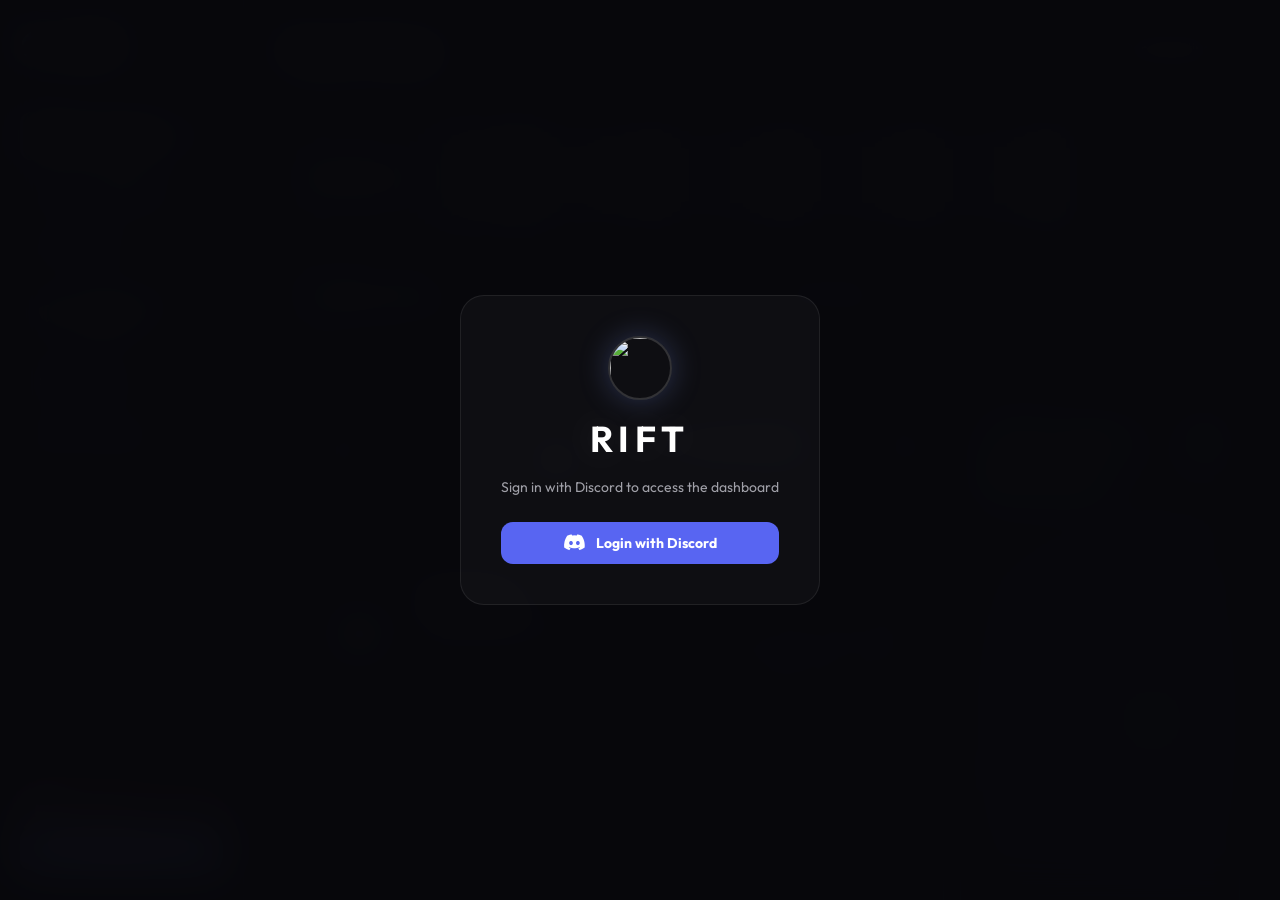
==== commit 9182ccb6: "hi" ====
--- a/dashboard.html
+++ b/dashboard.html
@@ -46,6 +46,10 @@
                     <i class="fa-solid fa-sliders"></i>
                     <span>Settings</span>
                 </li>
+                <li data-tab="vccall">
+                    <i class="fa-solid fa-phone"></i>
+                    <span>Voice Calls</span>
+                </li>
             </ul>
 
             <!-- Ko-fi tip button -->
@@ -102,6 +106,10 @@
                     <i class="fa-solid fa-sliders"></i>
                     <span>Settings</span>
                 </button>
+                <button class="mobile-tab" data-maintab="vccall" onclick="mobileSwitchTab('vccall',this)">
+                    <i class="fa-solid fa-phone"></i>
+                    <span>Calls</span>
+                </button>
             </nav>
 
             <div class="content-scroll-area">
@@ -499,10 +507,6 @@
                         <div class="lastfm-main">
                             <!-- Profile card -->
                             <div class="glass lastfm-profile-card" id="lastfmProfileCard">
-                                <div class="lastfm-not-linked" id="lastfmNotLinked">
-                                    <i class="fa-solid fa-link-slash"></i>
-                                    <p>No Last.fm account linked.<br>Use <code>/fm login</code> in Discord.</p>
-                                </div>
                                 <div class="lastfm-profile-inner hidden" id="lastfmProfileInner">
                                     <div class="lastfm-avatar-wrap">
                                         <img id="lastfmAvatar" src="" alt="">
@@ -975,9 +979,9 @@
                                 <div class="settings-font-options" id="fontOptions">
                                     <button class="font-opt active" data-font="Outfit" onclick="setFont('Outfit',this)" style="font-family:'Outfit'">Outfit</button>
                                     <button class="font-opt" data-font="Inter" onclick="setFont('Inter',this)" style="font-family:'Inter'">Inter</button>
-                                    <button class="font-opt" data-font="'Space Grotesk'" onclick="setFont(&quot;Space Grotesk&quot;,this)" style="font-family:'Space Grotesk'">Space Grotesk</button>
-                                    <button class="font-opt" data-font="'JetBrains Mono'" onclick="setFont(&quot;JetBrains Mono&quot;,this)" style="font-family:'JetBrains Mono'">JetBrains Mono</button>
-                                    <button class="font-opt" data-font="'DM Sans'" onclick="setFont(&quot;DM Sans&quot;,this)" style="font-family:'DM Sans'">DM Sans</button>
+                                    <button class="font-opt" data-font="'Space Grotesk'" onclick="setFont('Space Grotesk',this)" style="font-family:'Space Grotesk'">Space Grotesk</button>
+                                    <button class="font-opt" data-font="'JetBrains Mono'" onclick="setFont('JetBrains Mono',this)" style="font-family:'JetBrains Mono'">JetBrains Mono</button>
+                                    <button class="font-opt" data-font="'DM Sans'" onclick="setFont('DM Sans',this)" style="font-family:'DM Sans'">DM Sans</button>
                                 </div>
                             </div>
 
@@ -1042,6 +1046,35 @@
                             </div>
                         </div>
 
+                        <!-- VC Call Relay -->
+                        <div class="settings-group glass">
+                            <div class="settings-group-title"><i class="fa-solid fa-phone-volume"></i> VC Call Relay</div>
+
+                            <div class="settings-row">
+                                <div class="settings-row-info">
+                                    <span class="settings-row-label">Live Speaking Visualiser</span>
+                                    <span class="settings-row-desc">Animate audio bars when someone is talking</span>
+                                </div>
+                                <label class="settings-toggle">
+                                    <input type="checkbox" id="prefVcVisualizer" checked
+                                           onchange="savePref('vcVisualizer', this.checked); if(typeof applyVcPrefVisualizer==='function') applyVcPrefVisualizer(this.checked)">
+                                    <span class="toggle-track"><span class="toggle-thumb"></span></span>
+                                </label>
+                            </div>
+
+                            <div class="settings-row">
+                                <div class="settings-row-info">
+                                    <span class="settings-row-label">Speaking Ring Pulse</span>
+                                    <span class="settings-row-desc">Glow ring around avatar when speaking</span>
+                                </div>
+                                <label class="settings-toggle">
+                                    <input type="checkbox" id="prefVcRingPulse" checked
+                                           onchange="savePref('vcRingPulse', this.checked); if(typeof applyVcPrefRingPulse==='function') applyVcPrefRingPulse(this.checked)">
+                                    <span class="toggle-track"><span class="toggle-thumb"></span></span>
+                                </label>
+                            </div>
+                        </div>
+
                         <!-- Danger zone -->
                         <div class="settings-group glass settings-danger">
                             <div class="settings-group-title"><i class="fa-solid fa-triangle-exclamation"></i> Account</div>
@@ -1066,11 +1099,50 @@
                     </div>
                 </section>
 
-            </div>
-        </main>
-    </div>
-
-    <!-- Fix Audio Modal -->
+                <section id="vccall" class="tab-pane">
+                    <div class="vc-tab-wrap">
+
+                        <!-- Header -->
+                        <div class="vc-tab-header">
+                            <div class="vc-tab-title-row">
+                                <div class="vc-tab-title-left">
+                                    <i class="fa-solid fa-phone-volume vc-tab-icon"></i>
+                                    <div>
+                                        <h2 class="vc-tab-title">Voice Calls</h2>
+                                        <p class="vc-tab-sub">Cross-server calls — bot joins your VC and connects both sides</p>
+                                    </div>
+                                </div>
+                                <div class="vc-conn-status">
+                                    <div class="vc-conn-dot" id="vcCallDot"></div>
+                                    <span id="vcCallConnStatus">Connecting…</span>
+                                </div>
+                            </div>
+                        </div>
+
+                        <!-- Guild picker (reuses same guild list) -->
+                        <div class="vc-guild-row glass">
+                            <label class="vc-guild-label"><i class="fa-solid fa-server"></i> Server</label>
+                            <div class="guild-dropdown" id="vcGuildDropdown" style="flex:1;max-width:280px">
+                                <div class="guild-dropdown-selected" id="vcGuildDropdownSelected" onclick="toggleVcGuildDropdown()">
+                                    <span id="vcGuildDropdownText">Select a server…</span>
+                                    <i class="fa-solid fa-chevron-down" style="font-size:11px;opacity:.5"></i>
+                                </div>
+                                <div class="guild-dropdown-menu hidden" id="vcGuildDropdownMenu"></div>
+                            </div>
+                        </div>
+
+                        <!-- Dynamic content area -->
+                        <div id="vcCallContent" class="vc-call-content">
+                            <div class="vc-loading">
+                                <i class="fa-solid fa-circle-notch fa-spin"></i>
+                                <span>Loading…</span>
+                            </div>
+                        </div>
+
+                    </div>
+                </section>
+
+
     <div class="mod-modal-overlay hidden" id="fixModalOverlay" onclick="closeFixModal()">
         <div class="mod-modal glass fix-modal" onclick="event.stopPropagation()">
             <div class="mod-modal-header">
@@ -1136,6 +1208,7 @@
     <script src="assets/js/lastfm.js"></script>
     <script src="assets/js/moderation.js"></script>
     <script src="assets/js/settings.js"></script>
+    <script src="assets/js/vccall.js"></script>
     <script>
         function openSidebar() {
             document.getElementById('sidebar').classList.add('open');
@@ -1160,7 +1233,7 @@
             if (btn) btn.classList.add('active');
             // Update top bar title
             const titles = { music:'Music Player', stocks:'Stock Market', lastfm:'Last.fm',
-                             moderation:'Moderation & Analytics', settings:'Settings' };
+                             moderation:'Moderation & Analytics', settings:'Settings', vccall:'VC Calls' };
             const titleEl = document.getElementById('activeTabTitle');
             if (titleEl) titleEl.textContent = titles[tab] || tab;
             // Fire init hooks
@@ -1168,6 +1241,7 @@
             if (tab === 'lastfm'     && typeof window.initLastfm     === 'function') window.initLastfm();
             if (tab === 'moderation' && typeof window.initModeration === 'function') window.initModeration();
             if (tab === 'settings'   && typeof window.initSettings   === 'function') window.initSettings();
+            if (tab === 'vccall'     && typeof window.initVcCall     === 'function') window.initVcCall();
             // Also sync desktop sidebar nav highlight
             document.querySelectorAll('.nav-links li').forEach(l => {
                 l.classList.toggle('active', l.dataset.tab === tab);
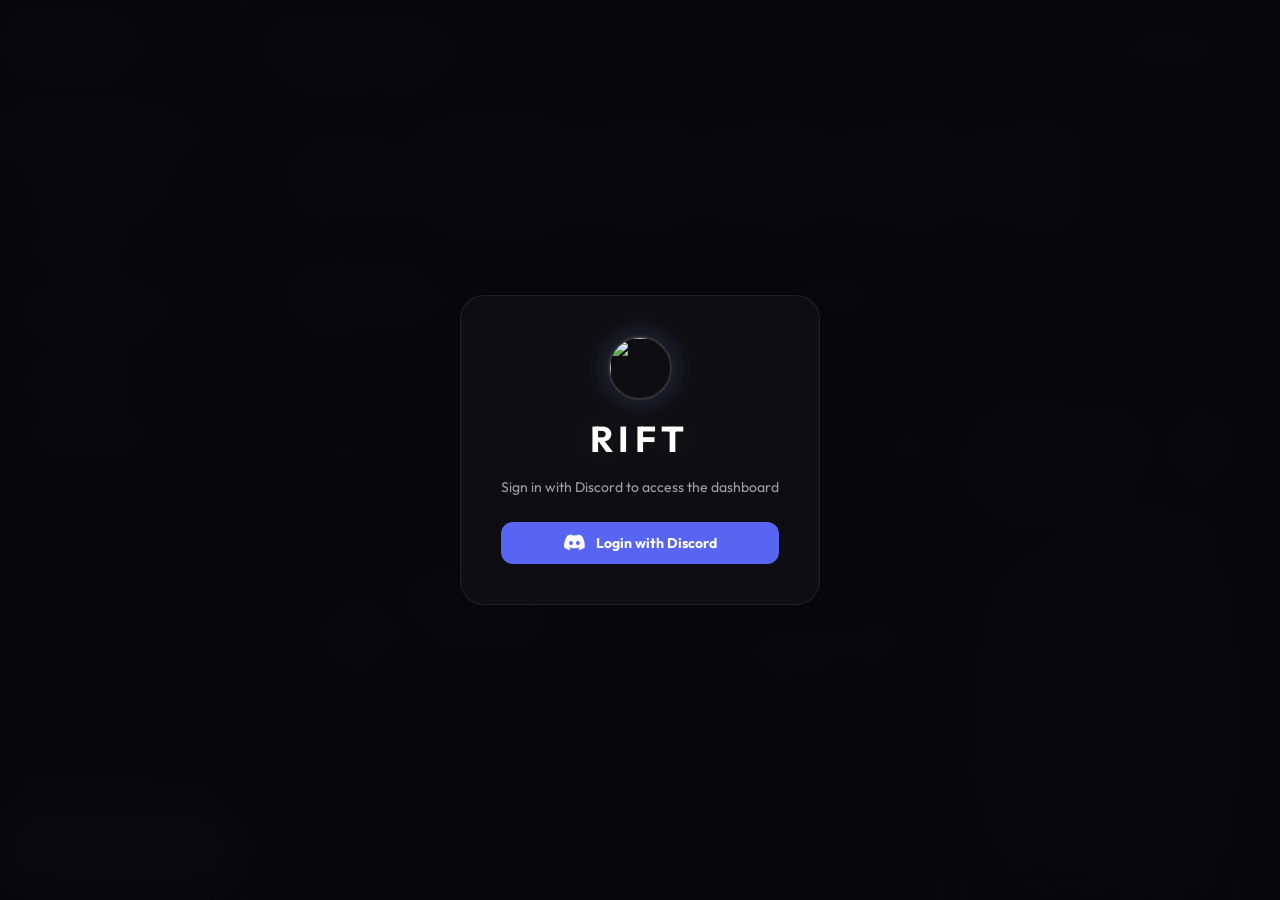
==== commit 7500d176: "lazy loading, less requests & performance boost" ====
--- a/dashboard.html
+++ b/dashboard.html
@@ -1204,11 +1204,23 @@
 
     <script src="https://cdn.jsdelivr.net/npm/chart.js@4.4.0/dist/chart.umd.min.js"></script>
     <script src="assets/js/dashboard.js"></script>
-    <script src="assets/js/stocks.js"></script>
-    <script src="assets/js/lastfm.js"></script>
-    <script src="assets/js/moderation.js"></script>
-    <script src="assets/js/settings.js"></script>
-    <script src="assets/js/vccall.js"></script>
+    <script>
+    // Lazy script loader - loads a JS file once on first tab visit
+    const _lazyLoaded = {};
+    function _lazyLoad(src, callback) {
+        if (_lazyLoaded[src]) { if (callback) callback(); return; }
+        const s = document.createElement("script");
+        s.src = src;
+        s.onload = () => { _lazyLoaded[src] = true; if (callback) callback(); };
+        document.body.appendChild(s);
+    }
+    // Preload stocks + lastfm after 3s idle (likely tabs user will visit)
+    // Heavy tabs (moderation, settings, vccall) only load on first open
+    setTimeout(() => {
+        _lazyLoad("assets/js/stocks.js");
+        _lazyLoad("assets/js/lastfm.js");
+    }, 3000);
+    </script>
     <script>
         function openSidebar() {
             document.getElementById('sidebar').classList.add('open');
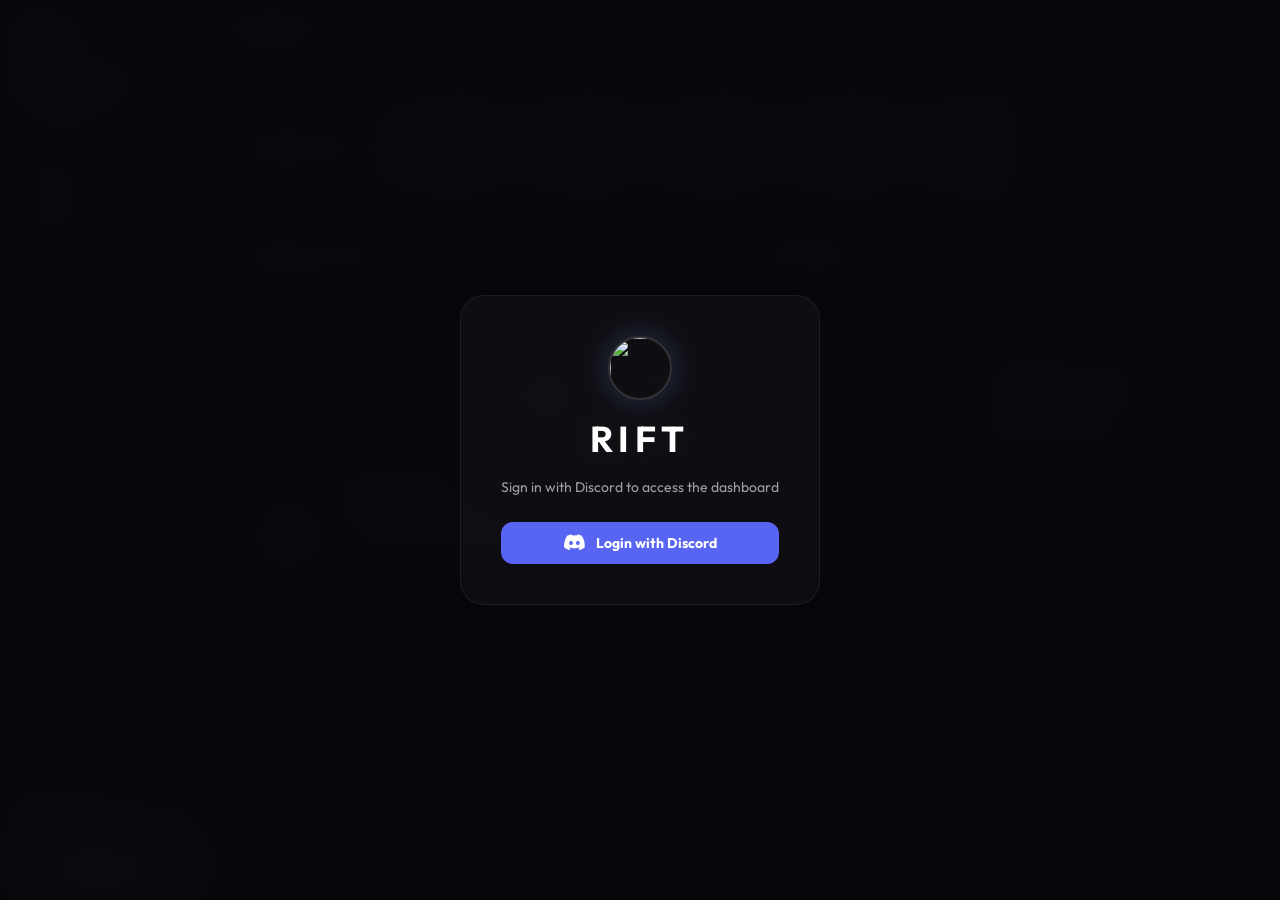
==== commit a7d95feb: "added a new web server LastFM API endpoint for charts & grids" ====
--- a/dashboard.html
+++ b/dashboard.html
@@ -585,6 +585,72 @@
 
                         </div>
 
+                        <!-- Full-width: Chart Builder -->
+                        <div class="glass lastfm-chart-builder" id="fmChartBuilder">
+                            <div class="lastfm-section-label">
+                                <i class="fa-solid fa-grid-2"></i> Chart Builder
+                                <span class="fm-cb-hint">Generate an image chart of your top albums or artists</span>
+                            </div>
+                            <div class="fm-cb-controls">
+                                <!-- Row 1: type + size + period -->
+                                <div class="fm-cb-row">
+                                    <div class="fm-cb-group">
+                                        <label class="fm-cb-label">Type</label>
+                                        <div class="fm-cb-btns" id="cbType">
+                                            <button class="fm-cb-btn active" data-val="albums" onclick="fmCbSet('type','albums',this)">Albums</button>
+                                            <button class="fm-cb-btn" data-val="artists" onclick="fmCbSet('type','artists',this)">Artists</button>
+                                        </div>
+                                    </div>
+                                    <div class="fm-cb-group">
+                                        <label class="fm-cb-label">Size &nbsp;<span id="cbSizeLabel">3×3</span></label>
+                                        <input type="range" class="fm-cb-slider" id="cbSize" min="1" max="7" value="3"
+                                               oninput="document.getElementById('cbSizeLabel').textContent=this.value+'×'+this.value">
+                                    </div>
+                                    <div class="fm-cb-group">
+                                        <label class="fm-cb-label">Period</label>
+                                        <div class="fm-cb-btns" id="cbPeriod">
+                                            <button class="fm-cb-btn active" data-val="7day"    onclick="fmCbSet('period','7day',this)">7D</button>
+                                            <button class="fm-cb-btn" data-val="1month"  onclick="fmCbSet('period','1month',this)">1M</button>
+                                            <button class="fm-cb-btn" data-val="3month"  onclick="fmCbSet('period','3month',this)">3M</button>
+                                            <button class="fm-cb-btn" data-val="6month"  onclick="fmCbSet('period','6month',this)">6M</button>
+                                            <button class="fm-cb-btn" data-val="12month" onclick="fmCbSet('period','12month',this)">1Y</button>
+                                            <button class="fm-cb-btn" data-val="overall" onclick="fmCbSet('period','overall',this)">All</button>
+                                        </div>
+                                    </div>
+                                </div>
+                                <!-- Row 2: style options -->
+                                <div class="fm-cb-row fm-cb-style-row">
+                                    <div class="fm-cb-group fm-cb-toggle-group">
+                                        <label class="fm-cb-label">Labels</label>
+                                        <button class="fm-cb-btn" id="cbLabels" onclick="fmCbToggle('labels',this)">Off</button>
+                                    </div>
+                                    <div class="fm-cb-group fm-cb-toggle-group">
+                                        <label class="fm-cb-label">Rounded</label>
+                                        <button class="fm-cb-btn" id="cbRounded" onclick="fmCbToggle('rounded',this)">Off</button>
+                                    </div>
+                                    <div class="fm-cb-group">
+                                        <label class="fm-cb-label">Gap &nbsp;<span id="cbGapLabel">0px</span></label>
+                                        <input type="range" class="fm-cb-slider" id="cbGap" min="0" max="20" value="0"
+                                               oninput="document.getElementById('cbGapLabel').textContent=this.value+'px'">
+                                    </div>
+                                    <div class="fm-cb-group">
+                                        <label class="fm-cb-label">Background</label>
+                                        <input type="color" class="fm-cb-color" id="cbBg" value="#141414">
+                                    </div>
+                                    <button class="fm-cb-generate-btn" onclick="fmCbGenerate()">
+                                        <i class="fa-solid fa-image"></i> Generate
+                                    </button>
+                                </div>
+                            </div>
+                            <!-- Preview area -->
+                            <div class="fm-cb-preview" id="fmCbPreview">
+                                <div class="fm-cb-placeholder">
+                                    <i class="fa-solid fa-grid-2" style="font-size:32px;opacity:0.2"></i>
+                                    <span>Configure options above and hit Generate</span>
+                                </div>
+                            </div>
+                        </div>
+
                         <!-- Full-width: Listening Heatmap -->
                         <div class="glass lastfm-heatmap-card">
                             <div class="lastfm-section-label"><i class="fa-solid fa-calendar-days"></i> Listening Heatmap <span class="lastfm-heatmap-sub">last 52 weeks</span></div>
@@ -1204,23 +1270,11 @@
 
     <script src="https://cdn.jsdelivr.net/npm/chart.js@4.4.0/dist/chart.umd.min.js"></script>
     <script src="assets/js/dashboard.js"></script>
-    <script>
-    // Lazy script loader - loads a JS file once on first tab visit
-    const _lazyLoaded = {};
-    function _lazyLoad(src, callback) {
-        if (_lazyLoaded[src]) { if (callback) callback(); return; }
-        const s = document.createElement("script");
-        s.src = src;
-        s.onload = () => { _lazyLoaded[src] = true; if (callback) callback(); };
-        document.body.appendChild(s);
-    }
-    // Preload stocks + lastfm after 3s idle (likely tabs user will visit)
-    // Heavy tabs (moderation, settings, vccall) only load on first open
-    setTimeout(() => {
-        _lazyLoad("assets/js/stocks.js");
-        _lazyLoad("assets/js/lastfm.js");
-    }, 3000);
-    </script>
+    <script src="assets/js/stocks.js"></script>
+    <script src="assets/js/lastfm.js"></script>
+    <script src="assets/js/moderation.js"></script>
+    <script src="assets/js/settings.js"></script>
+    <script src="assets/js/vccall.js"></script>
     <script>
         function openSidebar() {
             document.getElementById('sidebar').classList.add('open');
--- a/assets/css/dashboard.css
+++ b/assets/css/dashboard.css
@@ -3510,6 +3510,179 @@
     grid-column: 1 / -1;
     padding: 20px 22px;
     border-radius: 16px;
+}
+
+
+/* ===============================================================
+   LASTFM CHART BUILDER
+=============================================================== */
+.lastfm-chart-builder {
+    grid-column: 1 / -1;
+    padding: 20px;
+    border-radius: 16px;
+    margin-top: 4px;
+}
+
+.fm-cb-hint {
+    font-size: 11px;
+    color: var(--text-muted);
+    font-weight: 400;
+    margin-left: 10px;
+}
+
+.fm-cb-controls { display: flex; flex-direction: column; gap: 12px; margin-top: 14px; }
+.fm-cb-row      { display: flex; align-items: flex-end; gap: 16px; flex-wrap: wrap; }
+.fm-cb-style-row { padding-top: 4px; border-top: 1px solid rgba(255,255,255,0.06); }
+
+.fm-cb-group    { display: flex; flex-direction: column; gap: 5px; }
+.fm-cb-toggle-group { min-width: 72px; }
+.fm-cb-label    { font-size: 11px; color: var(--text-muted); text-transform: uppercase; letter-spacing: 0.06em; }
+
+.fm-cb-btns     { display: flex; gap: 4px; flex-wrap: wrap; }
+.fm-cb-btn {
+    padding: 5px 11px;
+    border-radius: 8px;
+    border: 1px solid rgba(255,255,255,0.1);
+    background: transparent;
+    color: var(--text-muted);
+    font-size: 12px;
+    cursor: pointer;
+    transition: all 0.15s;
+}
+.fm-cb-btn:hover  { border-color: rgba(255,255,255,0.25); color: var(--text-main); }
+.fm-cb-btn.active { background: var(--primary); border-color: var(--primary); color: white; }
+
+.fm-cb-slider {
+    -webkit-appearance: none;
+    width: 110px;
+    height: 4px;
+    border-radius: 2px;
+    background: rgba(255,255,255,0.12);
+    outline: none;
+    cursor: pointer;
+}
+.fm-cb-slider::-webkit-slider-thumb {
+    -webkit-appearance: none;
+    width: 14px; height: 14px;
+    border-radius: 50%;
+    background: var(--primary);
+    cursor: pointer;
+}
+
+.fm-cb-color {
+    width: 38px; height: 30px;
+    border: 1px solid rgba(255,255,255,0.12);
+    border-radius: 8px;
+    background: none;
+    cursor: pointer;
+    padding: 2px;
+}
+
+.fm-cb-generate-btn {
+    margin-left: auto;
+    padding: 8px 20px;
+    background: var(--primary);
+    color: white;
+    border: none;
+    border-radius: 10px;
+    font-size: 13px;
+    font-weight: 600;
+    cursor: pointer;
+    transition: opacity 0.15s;
+    white-space: nowrap;
+}
+.fm-cb-generate-btn:hover  { opacity: 0.85; }
+.fm-cb-generate-btn:active { opacity: 0.7; }
+
+.fm-cb-preview {
+    margin-top: 16px;
+    min-height: 120px;
+    display: flex;
+    align-items: center;
+    justify-content: center;
+    border-radius: 12px;
+    background: rgba(0,0,0,0.2);
+    overflow: hidden;
+}
+
+.fm-cb-placeholder {
+    display: flex;
+    flex-direction: column;
+    align-items: center;
+    gap: 10px;
+    color: var(--text-muted);
+    font-size: 13px;
+    padding: 30px;
+}
+
+.fm-cb-loading {
+    display: flex;
+    flex-direction: column;
+    align-items: center;
+    gap: 10px;
+    color: var(--text-muted);
+    font-size: 13px;
+    padding: 40px;
+}
+.fm-cb-loading i { font-size: 24px; color: var(--primary); }
+
+.fm-cb-error {
+    color: #ff5555;
+    font-size: 13px;
+    padding: 20px;
+    text-align: center;
+}
+
+.fm-cb-result {
+    display: flex;
+    flex-direction: column;
+    align-items: center;
+    width: 100%;
+    gap: 0;
+}
+
+.fm-cb-img {
+    max-width: 100%;
+    max-height: 520px;
+    display: block;
+    border-radius: 8px 8px 0 0;
+    image-rendering: crisp-edges;
+}
+
+.fm-cb-actions {
+    width: 100%;
+    display: flex;
+    align-items: center;
+    justify-content: space-between;
+    padding: 10px 14px;
+    background: rgba(0,0,0,0.3);
+    border-radius: 0 0 8px 8px;
+}
+
+.fm-cb-download-btn {
+    display: inline-flex;
+    align-items: center;
+    gap: 6px;
+    padding: 6px 14px;
+    background: var(--primary);
+    color: white;
+    border-radius: 8px;
+    font-size: 12px;
+    font-weight: 600;
+    text-decoration: none;
+    transition: opacity 0.15s;
+}
+.fm-cb-download-btn:hover { opacity: 0.85; }
+
+.fm-cb-meta {
+    font-size: 11px;
+    color: var(--text-muted);
+}
+
+@media (max-width: 768px) {
+    .fm-cb-row { gap: 10px; }
+    .fm-cb-generate-btn { margin-left: 0; width: 100%; justify-content: center; }
+    .fm-cb-slider { width: 80px; }
 }
 
 .lastfm-heatmap-card .lastfm-section-label {
@@ -5087,4 +5260,991 @@
 .mod-action-btn.forcenick-reset:hover {
     background: rgba(67,181,129,0.16);
     border-color: rgba(67,181,129,0.4);
+}
+
+/* ═══════════════════════════════════════════════════════════
+   DESIGN REFRESH — Clean, tight, flat. Desktop only (>768px)
+   Overrides the heavy/glowy defaults above.
+   Mobile breakpoints below 768px are not affected.
+═══════════════════════════════════════════════════════════ */
+@media (min-width: 769px) {
+
+    /* ── Variables ─────────────────────────── */
+    :root {
+        --glass-bg:     rgba(255,255,255,0.025);
+        --glass-border: rgba(255,255,255,0.06);
+        --sidebar-bg:   #0f0f11;
+        --bg-dark:      #0f0f11;
+        --primary-glow: rgba(114,137,218,0.2);
+    }
+
+    /* ── Body — kill background gradients ──── */
+    body {
+        background-color: #0f0f11;
+        background-image: none;
+    }
+
+    /* ── Stars canvas — subtler ─────────────── */
+    #dashboard-stars-canvas { opacity: 0.12; }
+
+    /* ── Glass container — no blur ──────────── */
+    .glass-container { backdrop-filter: none; }
+
+    /* ── Sidebar — narrower, tighter ────────── */
+    .sidebar {
+        width: 210px;
+        padding: 18px 12px;
+        background: #0f0f11;
+        border-right: 1px solid rgba(255,255,255,0.05);
+    }
+
+    .sidebar-header .logo {
+        font-size: 15px;
+        letter-spacing: 1.5px;
+        margin-bottom: 22px;
+        padding: 0 6px;
+        gap: 8px;
+    }
+
+    .sidebar-logo-img {
+        width: 24px;
+        height: 24px;
+        border-radius: 6px;
+        box-shadow: none;
+        border: none;
+    }
+
+    /* ── Nav links — compact, flat ───────────── */
+    .nav-links li {
+        padding: 8px 10px;
+        border-radius: 7px;
+        margin-bottom: 1px;
+        gap: 10px;
+        font-size: 13px;
+    }
+
+    .nav-links li i { font-size: 14px; }
+
+    .nav-links li:hover {
+        background: rgba(255,255,255,0.04);
+        box-shadow: none;
+        color: #fff;
+    }
+
+    .nav-links li.active {
+        background: rgba(255,255,255,0.06);
+        border-left: 2px solid var(--primary);
+        color: #fff;
+        box-shadow: none;
+    }
+
+    .nav-coming-soon {
+        padding: 8px 10px;
+        margin-bottom: 1px;
+        border-radius: 7px;
+        gap: 10px;
+        font-size: 13px;
+    }
+    .nav-coming-soon i { font-size: 14px; }
+
+    /* ── Top bar — smaller ───────────────────── */
+    .top-bar {
+        padding: 14px 20px;
+        border-bottom: 1px solid rgba(255,255,255,0.05);
+    }
+
+    .top-bar h1 { font-size: 15px; font-weight: 600; }
+
+    .system-status {
+        padding: 5px 12px;
+        border-radius: 6px;
+        font-size: 12px;
+        background: transparent;
+        border-color: rgba(255,255,255,0.05);
+        gap: 6px;
+    }
+
+    .status-indicator.online {
+        box-shadow: none;
+        width: 6px; height: 6px;
+    }
+
+    /* ── Content area ────────────────────────── */
+    .content-scroll-area { padding: 14px 18px 18px; }
+
+    /* ── Glass cards — flat, tight ───────────── */
+    .glass {
+        border-radius: 10px;
+        padding: 14px 16px;
+        border-color: rgba(255,255,255,0.055);
+        background: rgba(255,255,255,0.025);
+    }
+
+    .stat-card:hover { transform: none; background: rgba(255,255,255,0.04); }
+    .stat-card i { font-size: 18px; margin-bottom: 8px; }
+    .stat-val { font-size: 22px; }
+    .stat-label { font-size: 12px; letter-spacing: 0.5px; }
+
+    /* ── Music layout ────────────────────────── */
+    .music-layout { height: calc(100vh - 118px); }
+
+    #panelPlayer { border-radius: 10px; margin: 0 3px 0 0; }
+    #panelLyrics { margin: 0 3px; }
+    #panelQueue  { margin: 0 0 0 3px; }
+
+    .player-main { padding: 16px; }
+
+    /* ── Album art — smaller ─────────────────── */
+    .album-art {
+        width: 80px;
+        height: 80px;
+        border-radius: 8px;
+        font-size: 32px;
+        box-shadow: none;
+    }
+
+    .now-playing { gap: 14px; padding-bottom: 12px; }
+
+    .track-details h2 { font-size: 16px; margin-bottom: 4px; }
+    .track-details p  { font-size: 13px; }
+
+    /* ── Controls — tighter ──────────────────── */
+    .player-controls { gap: 12px; }
+    .control-buttons { gap: 16px; }
+
+    .btn-main {
+        width: 36px;
+        height: 36px;
+        font-size: 14px;
+        box-shadow: none;
+    }
+
+    .btn-main:hover {
+        transform: scale(1.05);
+        box-shadow: none;
+    }
+
+    .btn-icon { font-size: 16px; }
+    .btn-icon.btn-sm { font-size: 14px; }
+    .btn-icon:hover { transform: none; color: #fff; }
+
+    .btn-icon.active {
+        color: var(--primary);
+        text-shadow: none;
+    }
+
+    /* ── Seek bar — thinner ──────────────────── */
+    input[type="range"] { height: 3px; }
+
+    input[type="range"]::-webkit-slider-thumb {
+        width: 12px;
+        height: 12px;
+        box-shadow: none;
+        margin-top: -4px;
+    }
+
+    input[type="range"]::-webkit-slider-thumb:hover {
+        transform: scale(1.1);
+        box-shadow: none;
+    }
+
+    .seek-bar-container { font-size: 11px; gap: 10px; }
+
+    /* ── Volume ──────────────────────────────── */
+    .volume-control { gap: 10px; }
+
+    /* ── Search ──────────────────────────────── */
+    .music-search-container { margin: 10px 0 14px; }
+
+    .search-box {
+        padding: 8px 12px;
+        border-radius: 8px;
+    }
+
+    .search-box:focus-within {
+        border-color: rgba(114,137,218,0.5);
+        box-shadow: none;
+    }
+
+    .search-box input { font-size: 13px; }
+    .search-results-dropdown { border-radius: 8px; margin-top: 4px; }
+    .search-item { padding: 8px 12px; gap: 10px; }
+    .search-item img { width: 32px; height: 32px; border-radius: 5px; }
+    .search-item-title { font-size: 13px; }
+    .search-item-author { font-size: 11px; }
+
+    /* ── Lyrics panel ────────────────────────── */
+    .lyrics-panel { padding: 16px; }
+    .lyrics-panel h3 { font-size: 11px; margin-bottom: 12px; }
+    .lyric-line { font-size: 17px; margin-bottom: 12px; }
+    .lyric-line.active {
+        font-size: 20px;
+        text-shadow: none;
+        color: #fff;
+    }
+
+    /* ── Queue sidebar ───────────────────────── */
+    .music-sidebar { padding: 14px; }
+
+    .queue-item {
+        padding: 7px 10px;
+        border-radius: 6px;
+        margin-bottom: 2px;
+        background: transparent;
+    }
+
+    .queue-item:hover {
+        background: rgba(255,255,255,0.04);
+        border-color: transparent;
+    }
+
+    .q-title  { font-size: 12px; margin-bottom: 1px; }
+    .q-author { font-size: 11px; }
+    .q-controls { margin-top: 4px; }
+
+    .q-btn:hover {
+        background: var(--primary);
+        box-shadow: none;
+    }
+
+    .q-btn.danger:hover {
+        background: var(--danger);
+        box-shadow: none;
+    }
+
+    /* ── Guild dropdown ──────────────────────── */
+    .guild-dropdown { margin-bottom: 10px; }
+
+    .guild-dropdown-selected {
+        padding: 7px 10px;
+        border-radius: 7px;
+        font-size: 12px;
+    }
+
+    .guild-dropdown-menu { border-radius: 8px; }
+    .guild-dropdown-item { padding: 8px 10px; font-size: 12px; }
+
+    /* ── User card ───────────────────────────── */
+    .user-card {
+        background: transparent;
+        border: none;
+        border-top: 1px solid rgba(255,255,255,0.05);
+        border-radius: 0;
+        padding: 10px 6px 0;
+        gap: 8px;
+    }
+
+    .user-avatar {
+        width: 28px;
+        height: 28px;
+        box-shadow: none;
+    }
+
+    .user-name { font-size: 12px; }
+    .user-disc { font-size: 10px; }
+
+    /* ── Login btn ───────────────────────────── */
+    .login-btn {
+        border-radius: 7px;
+        padding: 9px;
+        font-size: 13px;
+    }
+
+    .login-btn:hover { box-shadow: none; }
+
+    /* ── CFY bar ─────────────────────────────── */
+    .cfy-bar { padding: 10px 14px; border-radius: 10px; gap: 12px; }
+    .cfy-card { width: 100px; }
+    .cfy-art  { height: 65px; border-radius: 7px; }
+    .cfy-track  { font-size: 11px; }
+    .cfy-artist { font-size: 10px; }
+    .cfy-genre  { font-size: 9px; }
+
+    /* ── History row ─────────────────────────── */
+    .music-history-card { padding: 12px 14px; border-radius: 10px; }
+    .mhi-art { width: 32px; height: 32px; border-radius: 5px; }
+    .mhi-title  { font-size: 11px; }
+    .mhi-artist { font-size: 10px; }
+
+    /* ── Player top row ──────────────────────── */
+    .player-top-row { margin-bottom: 8px; gap: 8px; }
+
+    .fix-audio-btn {
+        padding: 7px 10px;
+        border-radius: 7px;
+        font-size: 12px;
+    }
+
+    /* ── VC prompt ───────────────────────────── */
+    .vc-auto-prompt {
+        border-radius: 8px;
+        padding: 10px 14px;
+        font-size: 13px;
+    }
+
+    .vc-auto-btn {
+        padding: 6px 12px;
+        border-radius: 6px;
+        font-size: 12px;
+    }
+
+    /* ── Waveform ────────────────────────────── */
+    #waveformCanvas { margin: 8px 0; }
+
+    /* ── Panel resizer ───────────────────────── */
+    .panel-resizer::after { background: rgba(255,255,255,0.05); }
+    .panel-resizer:hover::after,
+    .panel-resizer.dragging::after {
+        background: rgba(255,255,255,0.15);
+        box-shadow: none;
+    }
+
+    /* ── Stocks ──────────────────────────────── */
+    .stocks-header { border-radius: 10px; padding: 12px 16px; }
+    .stocks-header h2 { font-size: 15px; }
+    .stock-chart-card { border-radius: 10px; }
+    .stocks-portfolio-card { border-radius: 10px; }
+    .market-table-card { border-radius: 10px; }
+    .stocks-leaderboard-card { border-radius: 10px; }
+    .portfolio-stat-val { font-size: 15px; }
+
+    /* ── Last.fm ─────────────────────────────── */
+    .lastfm-profile-card { border-radius: 10px; }
+    .lastfm-chart-card   { border-radius: 10px; }
+
+    /* ── Moderation ──────────────────────────── */
+    .mod-stat-card { border-radius: 10px; padding: 10px 14px; }
+    .mod-stat-val  { font-size: 18px; }
+    .mod-log-section { border-radius: 10px; }
+    .mod-action-btn {
+        border-radius: 7px;
+        font-size: 12px;
+        padding: 8px 10px;
+    }
+
+    /* ── Settings ────────────────────────────── */
+    .settings-group { border-radius: 10px; padding: 16px; }
+
+    /* ── Ko-fi ───────────────────────────────── */
+    .kofi-btn { border-radius: 7px; font-size: 11px; padding: 7px 12px; }
+
+    /* ── Section labels in sidebar ───────────── */
+    .sidebar-section-label {
+        font-size: 9px;
+        letter-spacing: 1.5px;
+        padding: 0 8px;
+        margin: 10px 0 4px;
+        color: rgba(255,255,255,0.18);
+        text-transform: uppercase;
+        font-weight: 600;
+    }
+
+    /* ── Loading shimmer ─────────────────────── */
+    .loading-shimmer { border-radius: 6px; }
+
+    /* ── Status glow — kill it ───────────────── */
+    .status-indicator.online { box-shadow: none; }
+
+    /* ── Tab guild dropdowns ─────────────────── */
+    .tab-guild-selected { border-radius: 7px; font-size: 12px; padding: 6px 10px; }
+    .tab-guild-menu     { border-radius: 8px; }
+    .tab-guild-item     { border-radius: 5px; font-size: 12px; padding: 7px 10px; }
+
+    /* ── Fade animation — snappier ───────────── */
+    @keyframes fadeIn {
+        from { opacity: 0; transform: translateY(4px); }
+        to   { opacity: 1; transform: translateY(0); }
+    }
+
+    .tab-pane { animation-duration: 0.2s; }
+
+}
+/* ════════════════════════════════════════════════════════
+   VC CALL RELAY TAB
+════════════════════════════════════════════════════════ */
+
+/* ── Wrapper & header ───────────────────────────────── */
+.vc-tab-wrap {
+    display: flex;
+    flex-direction: column;
+    gap: 20px;
+    padding: 28px;
+    max-width: 1100px;
+    margin: 0 auto;
+    width: 100%;
+}
+
+.vc-tab-header { }
+
+.vc-tab-title-row {
+    display: flex;
+    align-items: center;
+    justify-content: space-between;
+    flex-wrap: wrap;
+    gap: 12px;
+}
+
+.vc-tab-title-left {
+    display: flex;
+    align-items: center;
+    gap: 14px;
+}
+
+.vc-tab-icon {
+    font-size: 28px;
+    color: var(--primary);
+    filter: drop-shadow(0 0 8px var(--primary-glow));
+}
+
+.vc-tab-title {
+    font-size: 22px;
+    font-weight: 700;
+    color: var(--text-main);
+    margin: 0;
+}
+
+.vc-tab-sub {
+    font-size: 13px;
+    color: var(--text-muted);
+    margin: 3px 0 0;
+}
+
+/* ── Connection status dot ──────────────────────────── */
+.vc-conn-status {
+    display: flex;
+    align-items: center;
+    gap: 8px;
+    font-size: 12px;
+    color: var(--text-muted);
+}
+
+.vc-conn-dot {
+    width: 8px;
+    height: 8px;
+    border-radius: 50%;
+    background: #555;
+    transition: background 0.3s;
+}
+
+.vc-conn-dot.online {
+    background: var(--success);
+    box-shadow: 0 0 6px var(--success);
+}
+
+/* ── Guild row ──────────────────────────────────────── */
+.vc-guild-row {
+    display: flex;
+    align-items: center;
+    gap: 14px;
+    padding: 12px 18px;
+    border-radius: 12px;
+    flex-wrap: wrap;
+}
+
+.vc-guild-label {
+    font-size: 13px;
+    color: var(--text-muted);
+    white-space: nowrap;
+    display: flex;
+    align-items: center;
+    gap: 7px;
+}
+
+/* ── Call content area ──────────────────────────────── */
+.vc-call-content {
+    min-height: 320px;
+    display: flex;
+    flex-direction: column;
+}
+
+.vc-loading {
+    display: flex;
+    align-items: center;
+    justify-content: center;
+    gap: 10px;
+    height: 200px;
+    color: var(--text-muted);
+    font-size: 14px;
+}
+
+/* ── Idle UI ────────────────────────────────────────── */
+.vc-idle-wrap {
+    display: flex;
+    flex-direction: column;
+    align-items: center;
+    gap: 28px;
+    padding: 20px 0;
+}
+
+.vc-idle-hero {
+    text-align: center;
+    display: flex;
+    flex-direction: column;
+    align-items: center;
+    gap: 12px;
+}
+
+.vc-idle-icon {
+    width: 72px;
+    height: 72px;
+    border-radius: 50%;
+    background: linear-gradient(135deg, var(--primary), color-mix(in srgb, var(--primary) 60%, #000));
+    display: flex;
+    align-items: center;
+    justify-content: center;
+    font-size: 28px;
+    color: #fff;
+    box-shadow: 0 0 32px var(--primary-glow);
+}
+
+.vc-idle-title {
+    font-size: 22px;
+    font-weight: 700;
+    color: var(--text-main);
+}
+
+.vc-idle-sub {
+    font-size: 14px;
+    color: var(--text-muted);
+    max-width: 400px;
+    line-height: 1.55;
+}
+
+.vc-action-cards {
+    display: grid;
+    grid-template-columns: 1fr 1fr;
+    gap: 16px;
+    width: 100%;
+    max-width: 780px;
+}
+
+@media (max-width: 600px) {
+    .vc-action-cards { grid-template-columns: 1fr; }
+}
+
+.vc-action-card {
+    display: flex;
+    align-items: center;
+    gap: 14px;
+    padding: 18px 20px;
+    border-radius: 14px;
+    flex-wrap: wrap;
+}
+
+.vc-action-card-icon {
+    width: 40px;
+    height: 40px;
+    border-radius: 10px;
+    background: rgba(255,255,255,0.06);
+    border: 1px solid var(--glass-border);
+    display: flex;
+    align-items: center;
+    justify-content: center;
+    font-size: 16px;
+    color: var(--primary);
+    flex-shrink: 0;
+}
+
+.vc-action-card-body {
+    flex: 1;
+    display: flex;
+    flex-direction: column;
+    gap: 3px;
+    min-width: 0;
+}
+
+.vc-action-card-title {
+    font-size: 14px;
+    font-weight: 600;
+    color: var(--text-main);
+}
+
+.vc-action-card-desc {
+    font-size: 12px;
+    color: var(--text-muted);
+}
+
+.vc-join-row {
+    display: flex;
+    gap: 8px;
+    align-items: center;
+}
+
+.vc-code-input {
+    width: 90px;
+    padding: 9px 12px;
+    border-radius: 9px;
+    background: rgba(255,255,255,0.05);
+    border: 1px solid var(--glass-border);
+    color: var(--text-main);
+    font-size: 14px;
+    font-weight: 600;
+    letter-spacing: 0.1em;
+    text-transform: uppercase;
+    outline: none;
+    font-family: 'JetBrains Mono', monospace;
+    transition: border-color 0.2s;
+}
+
+.vc-code-input:focus {
+    border-color: var(--primary);
+    box-shadow: 0 0 0 2px var(--primary-glow);
+}
+
+.vc-idle-hint {
+    font-size: 12px;
+    color: rgba(160,160,168,0.6);
+    display: flex;
+    align-items: center;
+    gap: 7px;
+    text-align: center;
+}
+
+/* ── Buttons ────────────────────────────────────────── */
+.vc-btn {
+    padding: 9px 18px;
+    border-radius: 9px;
+    font-size: 13px;
+    font-weight: 600;
+    font-family: inherit;
+    border: none;
+    cursor: pointer;
+    display: inline-flex;
+    align-items: center;
+    gap: 7px;
+    transition: opacity 0.2s, transform 0.15s, box-shadow 0.2s;
+    white-space: nowrap;
+}
+
+.vc-btn:hover:not(:disabled) {
+    opacity: 0.88;
+    transform: translateY(-1px);
+}
+
+.vc-btn:disabled {
+    opacity: 0.45;
+    cursor: not-allowed;
+}
+
+.vc-btn-primary {
+    background: var(--primary);
+    color: #fff;
+    box-shadow: 0 2px 12px var(--primary-glow);
+}
+
+.vc-btn-danger {
+    background: var(--danger);
+    color: #fff;
+    box-shadow: 0 2px 12px rgba(240,71,71,0.35);
+}
+
+/* ── Active call UI ─────────────────────────────────── */
+.vc-active-wrap {
+    display: flex;
+    flex-direction: column;
+    gap: 20px;
+}
+
+.vc-active-header {
+    display: flex;
+    align-items: center;
+    justify-content: space-between;
+    padding: 14px 20px;
+    border-radius: 12px;
+    flex-wrap: wrap;
+    gap: 12px;
+}
+
+.vc-active-header-left {
+    display: flex;
+    align-items: center;
+    gap: 14px;
+}
+
+.vc-live-dot {
+    width: 10px;
+    height: 10px;
+    border-radius: 50%;
+    background: var(--danger);
+    box-shadow: 0 0 8px var(--danger);
+    animation: vc-pulse-dot 1.6s ease-in-out infinite;
+    flex-shrink: 0;
+}
+
+@keyframes vc-pulse-dot {
+    0%, 100% { opacity: 1; }
+    50%       { opacity: 0.4; }
+}
+
+.vc-active-code {
+    font-size: 14px;
+    color: var(--text-main);
+    font-weight: 500;
+}
+
+.vc-active-code kbd {
+    display: inline-block;
+    background: rgba(255,255,255,0.08);
+    border: 1px solid var(--glass-border);
+    border-radius: 6px;
+    padding: 2px 8px;
+    font-family: 'JetBrains Mono', monospace;
+    font-size: 13px;
+    letter-spacing: 0.08em;
+    margin-left: 4px;
+}
+
+.vc-active-elapsed {
+    font-size: 13px;
+    color: var(--text-muted);
+    font-family: 'JetBrains Mono', monospace;
+}
+
+/* ── Two-side layout ─────────────────────────────────── */
+.vc-sides-grid {
+    display: grid;
+    grid-template-columns: 1fr auto 1fr;
+    gap: 16px;
+    align-items: start;
+}
+
+@media (max-width: 700px) {
+    .vc-sides-grid {
+        grid-template-columns: 1fr;
+    }
+    .vc-sides-divider {
+        flex-direction: row !important;
+    }
+}
+
+.vc-sides-divider {
+    display: flex;
+    flex-direction: column;
+    align-items: center;
+    justify-content: center;
+    gap: 10px;
+    padding: 24px 4px;
+}
+
+.vc-sides-divider-line {
+    flex: 1;
+    width: 1px;
+    background: var(--glass-border);
+    min-height: 40px;
+}
+
+.vc-sides-divider-icon {
+    color: var(--text-muted);
+    font-size: 16px;
+    background: rgba(255,255,255,0.04);
+    border: 1px solid var(--glass-border);
+    width: 32px;
+    height: 32px;
+    border-radius: 50%;
+    display: flex;
+    align-items: center;
+    justify-content: center;
+    flex-shrink: 0;
+}
+
+.vc-side {
+    border-radius: 14px;
+    padding: 18px;
+    display: flex;
+    flex-direction: column;
+    gap: 16px;
+}
+
+.vc-side-empty {
+    align-items: center;
+    justify-content: center;
+    min-height: 160px;
+    border-radius: 14px;
+}
+
+.vc-side-waiting {
+    font-size: 14px;
+    color: var(--text-muted);
+    display: flex;
+    align-items: center;
+    gap: 9px;
+}
+
+.vc-side-header {
+    display: flex;
+    align-items: center;
+    gap: 12px;
+}
+
+.vc-side-guild-icon {
+    width: 36px;
+    height: 36px;
+    border-radius: 50%;
+    object-fit: cover;
+    border: 1px solid var(--glass-border);
+    flex-shrink: 0;
+}
+
+.vc-side-info {
+    display: flex;
+    flex-direction: column;
+    gap: 2px;
+    min-width: 0;
+}
+
+.vc-side-guild-name {
+    font-size: 14px;
+    font-weight: 600;
+    color: var(--text-main);
+    overflow: hidden;
+    text-overflow: ellipsis;
+    white-space: nowrap;
+}
+
+.vc-side-vc-name {
+    font-size: 12px;
+    color: var(--text-muted);
+    display: flex;
+    align-items: center;
+    gap: 5px;
+}
+
+/* ── Avatar grid ─────────────────────────────────────── */
+.vc-avatars-grid {
+    display: flex;
+    flex-wrap: wrap;
+    gap: 18px;
+    justify-content: center;
+    padding: 8px 0;
+}
+
+.vc-no-members {
+    font-size: 13px;
+    color: var(--text-muted);
+    display: flex;
+    align-items: center;
+    gap: 8px;
+    padding: 24px;
+}
+
+.vc-avatar-card {
+    display: flex;
+    flex-direction: column;
+    align-items: center;
+    gap: 8px;
+    width: 72px;
+}
+
+/* ── Speaking ring ───────────────────────────────────── */
+.vc-avatar-wrap {
+    position: relative;
+    width: 60px;
+    height: 60px;
+    display: flex;
+    align-items: center;
+    justify-content: center;
+}
+
+.vc-ring {
+    position: absolute;
+    inset: -4px;
+    border-radius: 50%;
+    border: 2.5px solid transparent;
+    transition: border-color 0.15s, box-shadow 0.15s;
+    pointer-events: none;
+}
+
+.vc-ring.speaking {
+    border-color: var(--success);
+    box-shadow: 0 0 0 3px rgba(67,181,129,0.25), 0 0 14px rgba(67,181,129,0.45);
+    animation: vc-ring-pulse 0.7s ease-in-out infinite alternate;
+}
+
+@keyframes vc-ring-pulse {
+    from { box-shadow: 0 0 0 3px rgba(67,181,129,0.15), 0 0 10px rgba(67,181,129,0.3); }
+    to   { box-shadow: 0 0 0 5px rgba(67,181,129,0.35), 0 0 20px rgba(67,181,129,0.6); }
+}
+
+.vc-avatar-img {
+    width: 52px;
+    height: 52px;
+    border-radius: 50%;
+    object-fit: cover;
+    border: 2px solid var(--glass-border);
+    display: block;
+    position: relative;
+    z-index: 1;
+}
+
+/* ── Audio bars ──────────────────────────────────────── */
+.vc-audio-bars {
+    display: flex;
+    align-items: flex-end;
+    gap: 2px;
+    height: 14px;
+}
+
+.vc-audio-bar {
+    width: 3px;
+    height: 4px;
+    border-radius: 2px;
+    background: var(--text-muted);
+    opacity: 0.35;
+    transition: height 0.1s, opacity 0.15s, background 0.15s;
+}
+
+.vc-audio-bar.active {
+    opacity: 1;
+    background: var(--success);
+}
+
+.vc-audio-bar.active:nth-child(1) { animation: vc-bar 0.55s ease-in-out infinite alternate; }
+.vc-audio-bar.active:nth-child(2) { animation: vc-bar 0.4s  ease-in-out infinite alternate 0.12s; }
+.vc-audio-bar.active:nth-child(3) { animation: vc-bar 0.65s ease-in-out infinite alternate 0.25s; }
+
+@keyframes vc-bar {
+    from { height: 3px;  }
+    to   { height: 13px; }
+}
+
+.vc-avatar-name {
+    font-size: 11px;
+    color: var(--text-muted);
+    text-align: center;
+    overflow: hidden;
+    text-overflow: ellipsis;
+    white-space: nowrap;
+    width: 100%;
+    max-width: 72px;
+}
+
+/* ── Toast ───────────────────────────────────────────── */
+#vcToast {
+    position: fixed;
+    bottom: 28px;
+    left: 50%;
+    transform: translateX(-50%) translateY(20px);
+    background: rgba(30,30,38,0.96);
+    border: 1px solid var(--glass-border);
+    color: var(--text-main);
+    padding: 10px 22px;
+    border-radius: 30px;
+    font-size: 13px;
+    font-weight: 500;
+    backdrop-filter: blur(12px);
+    z-index: 9999;
+    opacity: 0;
+    pointer-events: none;
+    transition: opacity 0.25s, transform 0.25s;
+    white-space: nowrap;
+}
+
+#vcToast.show {
+    opacity: 1;
+    transform: translateX(-50%) translateY(0);
+}
+
+#vcToast.vc-toast-error {
+    border-color: var(--danger);
+    box-shadow: 0 0 12px rgba(240,71,71,0.25);
 }
